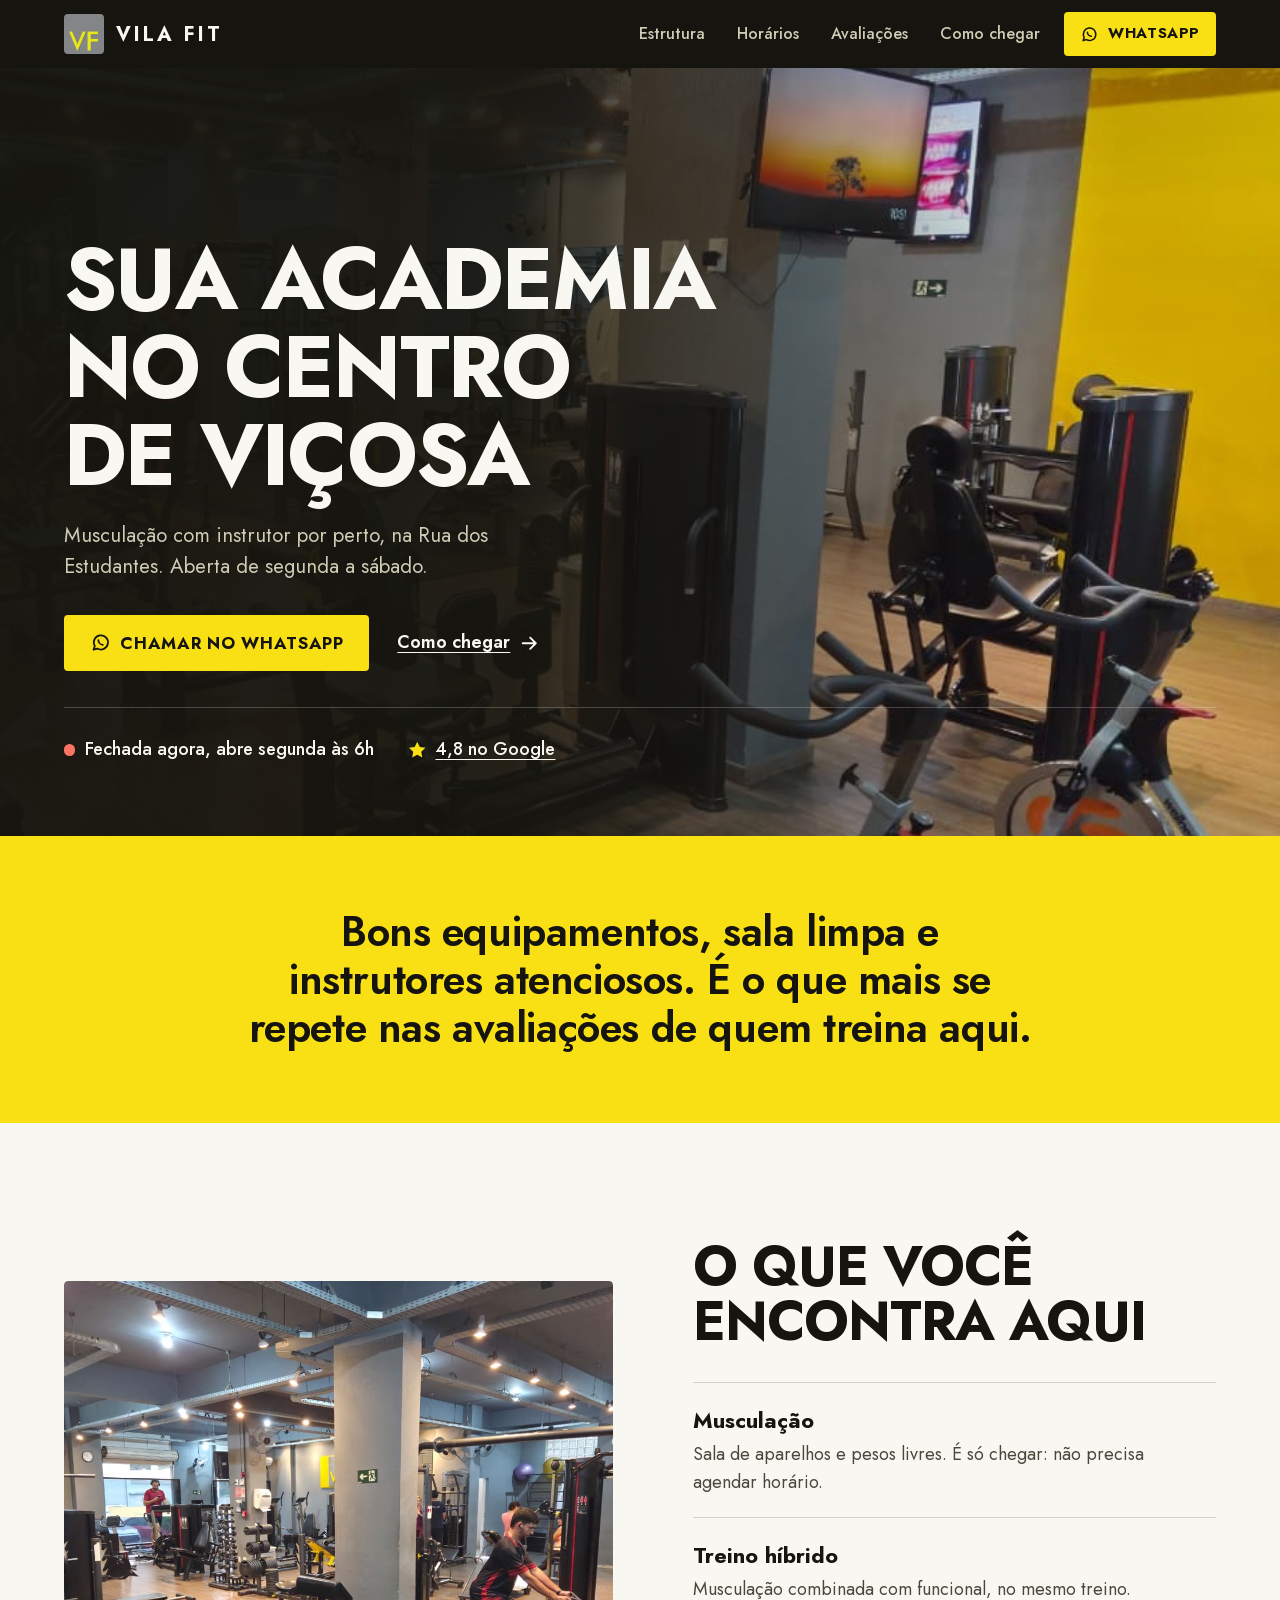
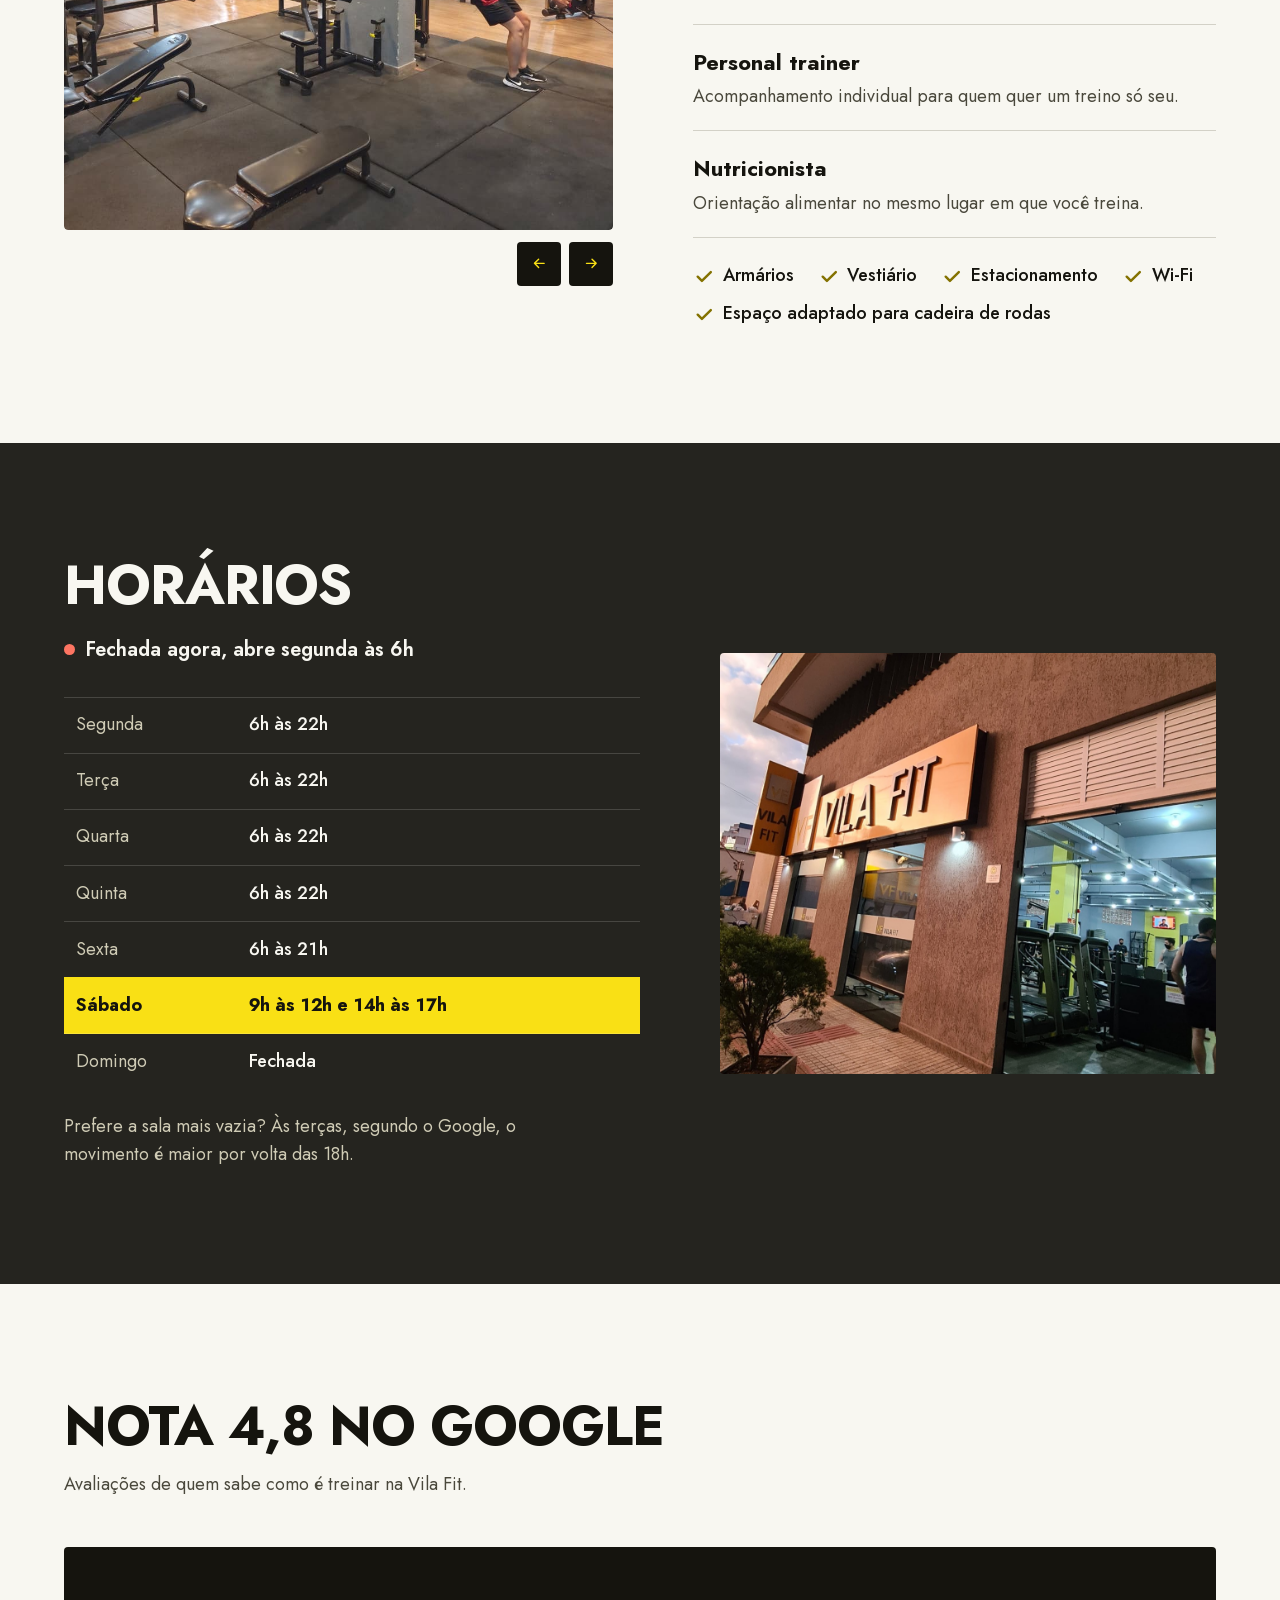
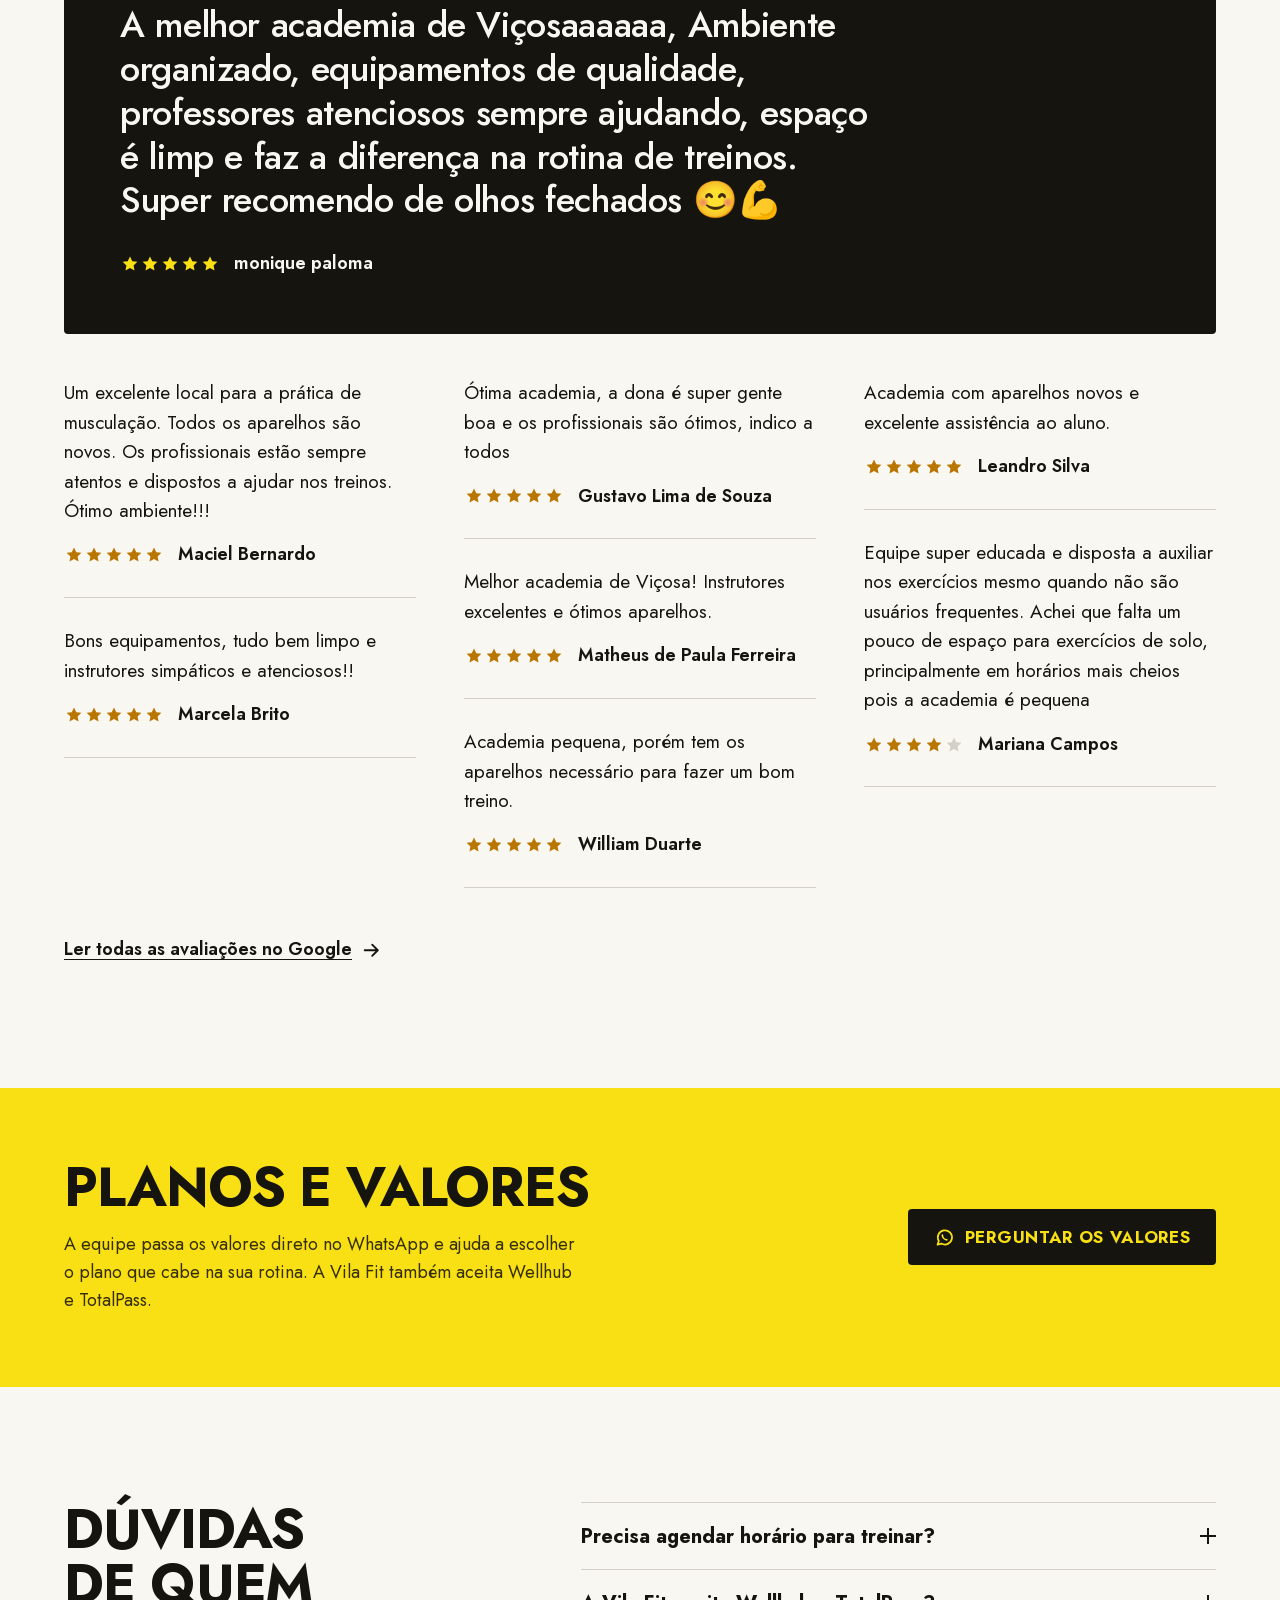
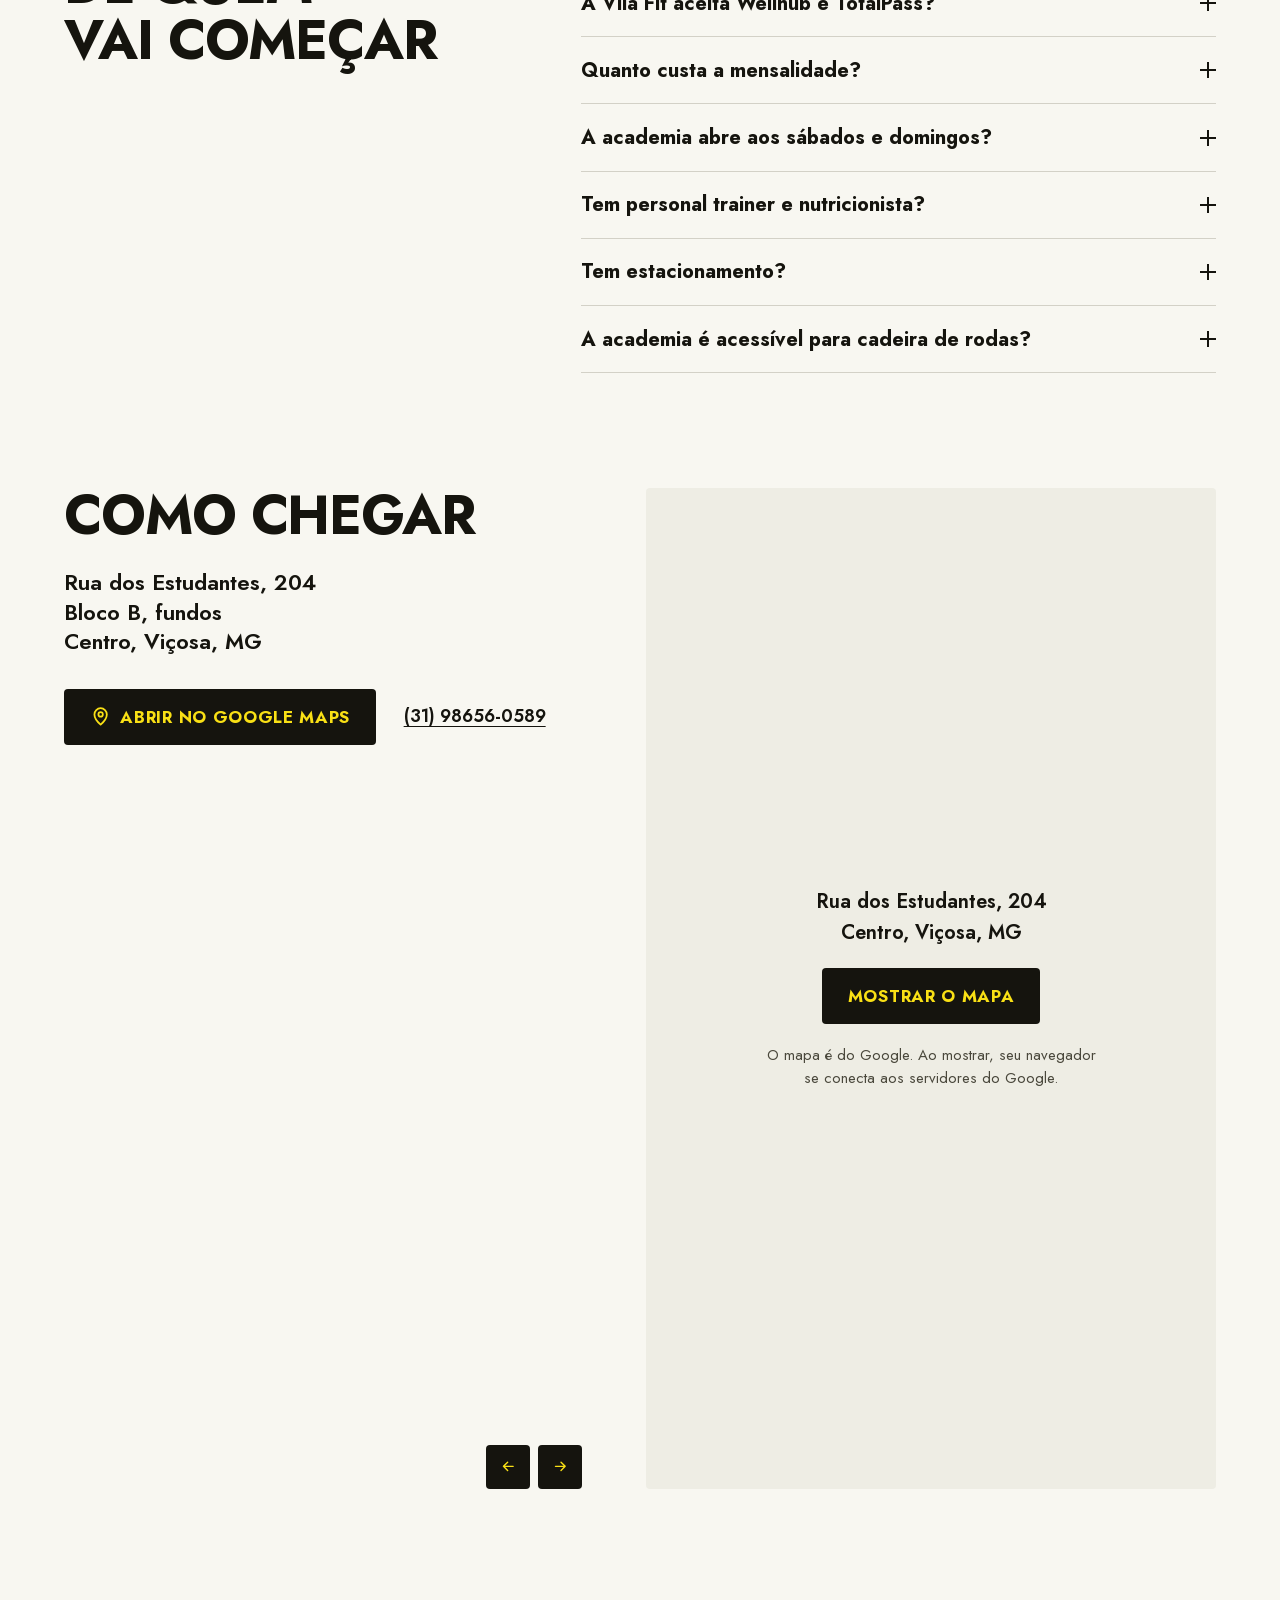
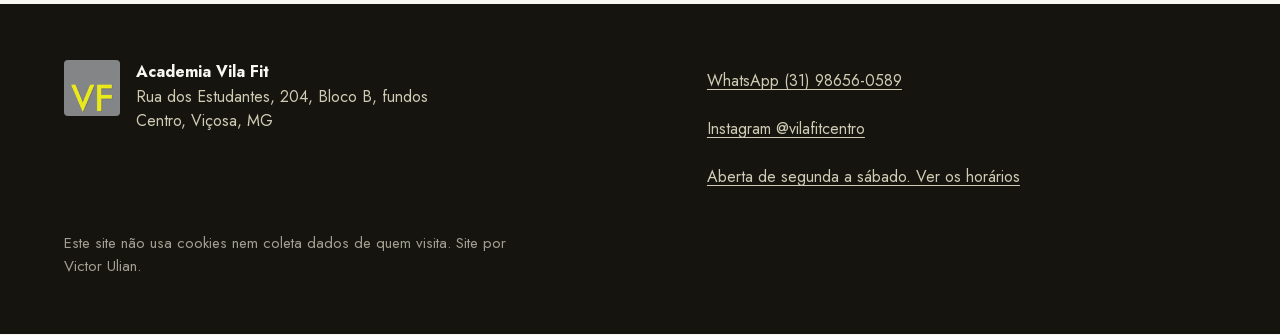
==== index.html @ 4379fae5 "Ajusta a frase das avaliações Co-Authored-By: Claude Opus 5.5 <noreply@anthropic.com>" ====
<!doctype html>
<html lang="pt-BR">
<head>
  <meta charset="utf-8">
  <meta name="viewport" content="width=device-width, initial-scale=1">
  <meta http-equiv="Content-Security-Policy" content="default-src 'none'; script-src 'self'; style-src 'self'; img-src 'self'; font-src 'self'; frame-src https://www.google.com; base-uri 'none'; form-action 'none'">
  <meta name="referrer" content="strict-origin-when-cross-origin">
  <title>Academia Vila Fit | Musculação no Centro de Viçosa, MG</title>
  <meta name="description" content="Academia de musculação no Centro de Viçosa, MG. Rua dos Estudantes, 204. Personal trainer, nutricionista, Wellhub e TotalPass. Aberta de segunda a sábado.">
  <link rel="canonical" href="https://academiavilafit.github.io/">
  <meta property="og:type" content="website">
  <meta property="og:locale" content="pt_BR">
  <meta property="og:title" content="Academia Vila Fit | Musculação no Centro de Viçosa, MG">
  <meta property="og:description" content="Academia de musculação na Rua dos Estudantes, 204. Aberta de segunda a sábado.">
  <meta property="og:url" content="https://academiavilafit.github.io/">
  <meta property="og:image" content="https://academiavilafit.github.io/assets/img/fachada-frente.jpg">
  <!-- Dados do negócio para o Google (horário, endereço, telefone). É só informação, não é código que roda. -->
  <script type="application/ld+json">{"@context": "https://schema.org", "@type": "ExerciseGym", "name": "Academia Vila Fit", "description": "Academia de musculação no Centro de Viçosa, MG, com personal trainer e nutricionista.", "url": "https://academiavilafit.github.io/", "image": "https://academiavilafit.github.io/assets/img/fachada-frente.jpg", "telephone": "+55 31 98656-0589", "address": {"@type": "PostalAddress", "streetAddress": "Rua dos Estudantes, 204, Bloco B, fundos", "addressLocality": "Viçosa", "addressRegion": "MG", "postalCode": "36570-081", "addressCountry": "BR"}, "geo": {"@type": "GeoCoordinates", "latitude": -20.7549598, "longitude": -42.8766271}, "openingHoursSpecification": [{"@type": "OpeningHoursSpecification", "dayOfWeek": ["Monday", "Tuesday", "Wednesday", "Thursday"], "opens": "06:00", "closes": "22:00"}, {"@type": "OpeningHoursSpecification", "dayOfWeek": "Friday", "opens": "06:00", "closes": "21:00"}, {"@type": "OpeningHoursSpecification", "dayOfWeek": "Saturday", "opens": "09:00", "closes": "12:00"}, {"@type": "OpeningHoursSpecification", "dayOfWeek": "Saturday", "opens": "14:00", "closes": "17:00"}], "sameAs": ["https://www.instagram.com/vilafitcentro/"]}</script>
  <meta name="theme-color" content="#2b2b28">
  <link rel="icon" href="assets/img/logo-vf.png">
  <link rel="preload" href="assets/fonts/jost-latin.woff2" as="font" type="font/woff2" crossorigin>
  <link rel="stylesheet" href="styles.css">
  <link rel="stylesheet" href="mascote.css">
</head>
<body>
  <a class="skip" href="#conteudo">Pular para o conteúdo</a>

  <header class="topo">
    <a class="marca" href="#inicio" aria-label="Academia Vila Fit, início">
      <img src="assets/img/logo-vf.png" alt="" width="40" height="40">
      <span>Vila Fit</span>
    </a>
    <nav class="menu" aria-label="Seções">
      <a href="#estrutura">Estrutura</a>
      <a href="#horarios">Horários</a>
      <a href="#avaliacoes">Avaliações</a>
      <a href="#local">Como chegar</a>
    </nav>
    <a class="botao botao-pequeno" href="https://wa.me/5531986560589?text=Ol%C3%A1!%20Vi%20o%20site%20da%20Vila%20Fit%20e%20quero%20saber%20mais." target="_blank" rel="noopener">
      <svg class="icone" viewBox="0 0 24 24" aria-hidden="true"><path d="M4 20l1.4-4.2A8 8 0 1 1 8.3 18.7L4 20z"/><path d="M9.5 9.2c0 2.6 2.3 5 5 5.3"/></svg>
      WhatsApp
    </a>
  </header>

  <main id="conteudo">
    <section class="capa" id="inicio">
      <picture class="capa-foto">
        <source media="(min-width: 760px)" srcset="assets/img/hero-desktop.jpg">
        <img src="assets/img/hero-mobile.jpg" alt="Salão da Vila Fit: aparelhos de musculação, bicicletas e a parede amarela ao fundo" width="640" height="1280" fetchpriority="high">
      </picture>
      <div class="capa-texto">
        <h1>Sua academia no Centro de Viçosa</h1>
        <p class="capa-frase">Musculação com instrutor por perto, na Rua dos Estudantes. Aberta de segunda a sábado.</p>
        <div class="capa-acoes">
          <a class="botao" id="cta-principal" href="https://wa.me/5531986560589?text=Ol%C3%A1!%20Vi%20o%20site%20da%20Vila%20Fit%20e%20quero%20saber%20mais." target="_blank" rel="noopener">
            <svg class="icone" viewBox="0 0 24 24" aria-hidden="true"><path d="M4 20l1.4-4.2A8 8 0 1 1 8.3 18.7L4 20z"/><path d="M9.5 9.2c0 2.6 2.3 5 5 5.3"/></svg>
            Chamar no WhatsApp
          </a>
          <a class="link-seta" href="#local">Como chegar
            <svg class="icone" viewBox="0 0 24 24" aria-hidden="true"><path d="M5 12h14M13 6l6 6-6 6"/></svg>
          </a>
        </div>
        <ul class="capa-fatos">
          <li class="estado" data-estado>
            <span class="estado-ponto" aria-hidden="true"></span>
            <span data-estado-texto>Aberta de segunda a sábado</span>
          </li>
          <li>
            <a href="#avaliacoes" class="nota-link">
              <svg class="icone estrela" viewBox="0 0 24 24" aria-hidden="true"><path d="M12 3l2.7 5.6 6.1.8-4.5 4.3 1.1 6.1L12 16.9 6.6 19.8l1.1-6.1L3.2 9.4l6.1-.8z"/></svg>
              4,8 no Google
            </a>
          </li>
        </ul>
      </div>
    </section>

    <section class="faixa">
      <p>Bons equipamentos, sala limpa e instrutores atenciosos. É o que mais se repete nas avaliações de quem treina aqui.</p>
    </section>

    <section class="bloco estrutura" id="estrutura">
      <div class="rolo rolo-salao" data-rolo>
          <div class="rolo-trilho" role="group" aria-label="Fotos do salão da Vila Fit" tabindex="0" data-rolo-trilho>
            <img src="assets/img/salao-treino.jpg" alt="Salão de musculação da Vila Fit: bancos, halteres e um aluno treinando no cabo" width="1280" height="960" loading="lazy">
            <img src="assets/img/salao-pesos.jpg" alt="Área de pesos livres da Vila Fit, com bancos, anilhas e piso emborrachado" width="960" height="1280" loading="lazy">
            <img src="assets/img/salao-bikes.jpg" alt="Aparelhos de musculação e bicicletas da Vila Fit, com a parede amarela ao fundo" width="1280" height="960" loading="lazy">
          </div>
          <div class="rolo-setas">
            <button class="rolo-seta" type="button" data-rolo-seta="-1" aria-label="Foto anterior" hidden><svg class="icone" viewBox="0 0 24 24" aria-hidden="true"><path d="M5 12h14M13 6l6 6-6 6"/></svg></button>
            <button class="rolo-seta" type="button" data-rolo-seta="1" aria-label="Próxima foto" hidden><svg class="icone" viewBox="0 0 24 24" aria-hidden="true"><path d="M5 12h14M13 6l6 6-6 6"/></svg></button>
          </div>
        </div>
      <div class="estrutura-texto">
        <h2>O que você encontra aqui</h2>
        <dl class="servicos">
          <div>
            <dt>Musculação</dt>
            <dd>Sala de aparelhos e pesos livres. É só chegar: não precisa agendar horário.</dd>
          </div>
          <div>
            <dt>Treino híbrido</dt>
            <dd>Musculação combinada com funcional, no mesmo treino.</dd>
          </div>
          <div>
            <dt>Personal trainer</dt>
            <dd>Acompanhamento individual para quem quer um treino só seu.</dd>
          </div>
          <div>
            <dt>Nutricionista</dt>
            <dd>Orientação alimentar no mesmo lugar em que você treina.</dd>
          </div>
        </dl>
        <ul class="comodidades" aria-label="Comodidades">
          <li><svg class="icone" viewBox="0 0 24 24" aria-hidden="true"><path d="M5 12.5l4.5 4.5L19 7.5"/></svg>Armários</li>
          <li><svg class="icone" viewBox="0 0 24 24" aria-hidden="true"><path d="M5 12.5l4.5 4.5L19 7.5"/></svg>Vestiário</li>
          <li><svg class="icone" viewBox="0 0 24 24" aria-hidden="true"><path d="M5 12.5l4.5 4.5L19 7.5"/></svg>Estacionamento</li>
          <li><svg class="icone" viewBox="0 0 24 24" aria-hidden="true"><path d="M5 12.5l4.5 4.5L19 7.5"/></svg>Wi-Fi</li>
          <li><svg class="icone" viewBox="0 0 24 24" aria-hidden="true"><path d="M5 12.5l4.5 4.5L19 7.5"/></svg>Espaço adaptado para cadeira de rodas</li>
        </ul>
      </div>
    </section>

    <section class="bloco horarios" id="horarios">
      <div class="horarios-texto">
        <h2>Horários</h2>
        <p class="estado estado-grande" data-estado>
          <span class="estado-ponto" aria-hidden="true"></span>
          <span data-estado-texto>Confira o horário de hoje na tabela</span>
        </p>
        <table class="tabela-horarios">
          <caption class="so-leitor">Horário de funcionamento</caption>
          <tbody>
            <tr data-dia="1"><th scope="row">Segunda</th><td>6h às 22h</td></tr>
            <tr data-dia="2"><th scope="row">Terça</th><td>6h às 22h</td></tr>
            <tr data-dia="3"><th scope="row">Quarta</th><td>6h às 22h</td></tr>
            <tr data-dia="4"><th scope="row">Quinta</th><td>6h às 22h</td></tr>
            <tr data-dia="5"><th scope="row">Sexta</th><td>6h às 21h</td></tr>
            <tr data-dia="6"><th scope="row">Sábado</th><td>9h às 12h e 14h às 17h</td></tr>
            <tr data-dia="0"><th scope="row">Domingo</th><td>Fechada</td></tr>
          </tbody>
        </table>
        <p class="dica">Prefere a sala mais vazia? Às terças, segundo o Google, o movimento é maior por volta das 18h.</p>
      </div>
      <img class="horarios-foto" src="assets/img/fachada-entardecer.jpg" alt="Entrada da Vila Fit ao entardecer, com a placa acesa e as esteiras à vista pela porta aberta" width="1200" height="1200" loading="lazy">
    </section>

    <section class="bloco avaliacoes" id="avaliacoes">
      <div class="avaliacoes-topo">
        <h2>Nota 4,8 no Google</h2>
        <p>Avaliações de quem sabe como é treinar na Vila Fit.</p>
      </div>
      <figure class="destaque">
        <blockquote>A melhor academia de Viçosaaaaaa, Ambiente organizado, equipamentos de qualidade, professores atenciosos sempre ajudando, espaço é limp e faz a diferença na rotina de treinos. Super recomendo de olhos fechados 😊💪</blockquote>
        <figcaption>
          <span class="estrelas" role="img" aria-label="5 de 5 estrelas"><svg viewBox="0 0 120 24" aria-hidden="true"><use href="#cinco-estrelas"/></svg></span>
          monique paloma
        </figcaption>
      </figure>
      <div class="depoimentos">
        <figure>
          <blockquote>Um excelente local para a prática de musculação. Todos os aparelhos são novos. Os profissionais estão sempre atentos e dispostos a ajudar nos treinos. Ótimo ambiente!!!</blockquote>
          <figcaption><span class="estrelas" role="img" aria-label="5 de 5 estrelas"><svg viewBox="0 0 120 24" aria-hidden="true"><use href="#cinco-estrelas"/></svg></span>Maciel Bernardo</figcaption>
        </figure>
        <figure>
          <blockquote>Bons equipamentos, tudo bem limpo e instrutores simpáticos e atenciosos!!</blockquote>
          <figcaption><span class="estrelas" role="img" aria-label="5 de 5 estrelas"><svg viewBox="0 0 120 24" aria-hidden="true"><use href="#cinco-estrelas"/></svg></span>Marcela Brito</figcaption>
        </figure>
        <figure>
          <blockquote>Ótima academia, a dona é super gente boa e os profissionais são ótimos, indico a todos</blockquote>
          <figcaption><span class="estrelas" role="img" aria-label="5 de 5 estrelas"><svg viewBox="0 0 120 24" aria-hidden="true"><use href="#cinco-estrelas"/></svg></span>Gustavo Lima de Souza</figcaption>
        </figure>
        <figure>
          <blockquote>Melhor academia de Viçosa! Instrutores excelentes e ótimos aparelhos.</blockquote>
          <figcaption><span class="estrelas" role="img" aria-label="5 de 5 estrelas"><svg viewBox="0 0 120 24" aria-hidden="true"><use href="#cinco-estrelas"/></svg></span>Matheus de Paula Ferreira</figcaption>
        </figure>
        <figure>
          <blockquote>Academia pequena, porém tem os aparelhos necessário para fazer um bom treino.</blockquote>
          <figcaption><span class="estrelas" role="img" aria-label="5 de 5 estrelas"><svg viewBox="0 0 120 24" aria-hidden="true"><use href="#cinco-estrelas"/></svg></span>William Duarte</figcaption>
        </figure>
        <figure>
          <blockquote>Academia com aparelhos novos e excelente assistência ao aluno.</blockquote>
          <figcaption><span class="estrelas" role="img" aria-label="5 de 5 estrelas"><svg viewBox="0 0 120 24" aria-hidden="true"><use href="#cinco-estrelas"/></svg></span>Leandro Silva</figcaption>
        </figure>
        <figure>
          <blockquote>Equipe super educada e disposta a auxiliar nos exercícios mesmo quando não são usuários frequentes. Achei que falta um pouco de espaço para exercícios de solo, principalmente em horários mais cheios pois a academia é pequena</blockquote>
          <figcaption><span class="estrelas" role="img" aria-label="4 de 5 estrelas"><svg viewBox="0 0 120 24" aria-hidden="true"><use href="#quatro-estrelas"/></svg></span>Mariana Campos</figcaption>
        </figure>
      </div>
      <a class="link-seta" href="https://share.google/5kVfroG4GjhWQ61yc" target="_blank" rel="noopener">Ler todas as avaliações no Google
        <svg class="icone" viewBox="0 0 24 24" aria-hidden="true"><path d="M5 12h14M13 6l6 6-6 6"/></svg>
      </a>
    </section>

    <section class="faixa faixa-planos" id="planos">
      <div>
        <h2>Planos e valores</h2>
        <p>A equipe passa os valores direto no WhatsApp e ajuda a escolher o plano que cabe na sua rotina. A Vila Fit também aceita Wellhub e TotalPass.</p>
      </div>
      <a class="botao botao-escuro" href="https://wa.me/5531986560589?text=Ol%C3%A1!%20Vi%20o%20site%20da%20Vila%20Fit%20e%20quero%20saber%20os%20valores%20dos%20planos." target="_blank" rel="noopener">
        <svg class="icone" viewBox="0 0 24 24" aria-hidden="true"><path d="M4 20l1.4-4.2A8 8 0 1 1 8.3 18.7L4 20z"/><path d="M9.5 9.2c0 2.6 2.3 5 5 5.3"/></svg>
        Perguntar os valores
      </a>
    </section>

    <section class="bloco duvidas" id="duvidas">
      <h2>Dúvidas de quem vai começar</h2>
      <div class="duvidas-lista">
          <details>
            <summary>Precisa agendar horário para treinar?</summary>
            <p>Não. É só chegar dentro do horário de funcionamento e treinar.</p>
          </details>
          <details>
            <summary>A Vila Fit aceita Wellhub e TotalPass?</summary>
            <p>Sim, os dois. No Wellhub, a academia está disponível a partir do plano Basic+.</p>
          </details>
          <details>
            <summary>Quanto custa a mensalidade?</summary>
            <p>É só chamar a equipe no <a href="https://wa.me/5531986560589?text=Ol%C3%A1!%20Vi%20o%20site%20da%20Vila%20Fit%20e%20quero%20saber%20os%20valores%20dos%20planos." target="_blank" rel="noopener">WhatsApp</a>. Eles passam os valores e ajudam a escolher o plano que cabe na sua rotina.</p>
          </details>
          <details>
            <summary>A academia abre aos sábados e domingos?</summary>
            <p>Aos sábados, das 9h às 12h e das 14h às 17h. Aos domingos a academia fica fechada.</p>
          </details>
          <details>
            <summary>Tem personal trainer e nutricionista?</summary>
            <p>Sim. Há personal trainer para quem quer acompanhamento individual e nutricionista no mesmo lugar em que você treina.</p>
          </details>
          <details>
            <summary>Tem estacionamento?</summary>
            <p>Sim. A academia também tem armários, vestiário e Wi-Fi.</p>
          </details>
          <details>
            <summary>A academia é acessível para cadeira de rodas?</summary>
            <p>Sim, o espaço é adaptado para cadeira de rodas.</p>
          </details>
      </div>
    </section>

    <section class="bloco local" id="local">
      <div class="local-texto">
        <h2>Como chegar</h2>
        <address>
          Rua dos Estudantes, 204<br>
          Bloco B, fundos<br>
          Centro, Viçosa, MG
        </address>
        <div class="local-acoes">
          <a class="botao botao-escuro" href="https://www.google.com/maps/search/?api=1&amp;query=Academia+Vila+Fit+Centro+Vi%C3%A7osa+MG" target="_blank" rel="noopener">
            <svg class="icone" viewBox="0 0 24 24" aria-hidden="true"><path d="M12 21s7-6.1 7-11.5A7 7 0 0 0 5 9.500C5 14.900 12 21 12 21z"/><circle cx="12" cy="9.500" r="2.500"/></svg>
            Abrir no Google Maps
          </a>
          <a class="link-seta" href="tel:+5531986560589">(31) 98656-0589</a>
        </div>
        <div class="rolo rolo-fachada local-fachada" data-rolo>
          <div class="rolo-trilho" role="group" aria-label="Fotos da fachada da Vila Fit" tabindex="0" data-rolo-trilho>
            <img src="assets/img/fachada-frente.jpg" alt="Fachada da Vila Fit: placa amarela com letras pretas sobre as duas portas de vidro" width="900" height="1600" loading="lazy">
            <img src="assets/img/fachada-lateral.jpg" alt="Fachada da Vila Fit vista da calçada, com a placa vertical amarela na esquina do prédio" width="900" height="1600" loading="lazy">
            <img src="assets/img/fachada-placa.jpg" alt="Placa da Vila Fit vista de baixo, com o letreiro em relevo" width="900" height="1600" loading="lazy">
          </div>
          <div class="rolo-setas">
            <button class="rolo-seta" type="button" data-rolo-seta="-1" aria-label="Foto anterior" hidden><svg class="icone" viewBox="0 0 24 24" aria-hidden="true"><path d="M5 12h14M13 6l6 6-6 6"/></svg></button>
            <button class="rolo-seta" type="button" data-rolo-seta="1" aria-label="Próxima foto" hidden><svg class="icone" viewBox="0 0 24 24" aria-hidden="true"><path d="M5 12h14M13 6l6 6-6 6"/></svg></button>
          </div>
        </div>
      </div>
      <div class="mapa" data-mapa>
        <div class="mapa-aviso">
          <p class="mapa-endereco">Rua dos Estudantes, 204<br>Centro, Viçosa, MG</p>
          <button class="botao botao-escuro" type="button" data-mapa-botao>Mostrar o mapa</button>
          <p class="mapa-nota">O mapa é do Google. Ao mostrar, seu navegador se conecta aos servidores do Google.</p>
        </div>
      </div>
    </section>
  </main>

  <footer class="rodape">
    <div class="rodape-marca">
      <img src="assets/img/logo-vf.png" alt="" width="56" height="56">
      <p>Academia Vila Fit<br>Rua dos Estudantes, 204, Bloco B, fundos<br>Centro, Viçosa, MG</p>
    </div>
    <ul class="rodape-links">
      <li><a href="https://wa.me/5531986560589" target="_blank" rel="noopener">WhatsApp (31) 98656-0589</a></li>
      <li><a href="https://www.instagram.com/vilafitcentro/" target="_blank" rel="noopener">Instagram @vilafitcentro</a></li>
      <li><a href="#horarios">Aberta de segunda a sábado. Ver os horários</a></li>
    </ul>
    <p class="rodape-nota">Este site não usa cookies nem coleta dados de quem visita. Site por Victor Ulian.</p>
  </footer>

  <a class="barra-whats" href="https://wa.me/5531986560589?text=Ol%C3%A1!%20Vi%20o%20site%20da%20Vila%20Fit%20e%20quero%20saber%20mais." target="_blank" rel="noopener" data-barra>
    <svg class="icone" viewBox="0 0 24 24" aria-hidden="true"><path d="M4 20l1.4-4.2A8 8 0 1 1 8.3 18.7L4 20z"/><path d="M9.5 9.2c0 2.6 2.3 5 5 5.3"/></svg>
    Chamar no WhatsApp
  </a>

  <svg width="0" height="0" class="so-leitor" aria-hidden="true">
    <defs>
      <path id="uma-estrela" d="M12 3l2.7 5.6 6.1.8-4.5 4.3 1.1 6.1L12 16.9 6.6 19.8l1.1-6.1L3.2 9.4l6.1-.8z"/>
      <g id="quatro-estrelas">
        <use href="#uma-estrela"/><use href="#uma-estrela" x="24"/><use href="#uma-estrela" x="48"/><use href="#uma-estrela" x="72"/><use href="#uma-estrela" x="96" class="estrela-vazia"/>
      </g>
      <g id="cinco-estrelas">
        <use href="#uma-estrela"/><use href="#uma-estrela" x="24"/><use href="#uma-estrela" x="48"/><use href="#uma-estrela" x="72"/><use href="#uma-estrela" x="96"/>
      </g>
    </defs>
  </svg>

  <script src="script.js"></script>
  <script src="mascote.js" defer></script>
</body>
</html>
---- styles.css ----
@font-face {
  font-family: "Jost";
  src: url("assets/fonts/jost-latin.woff2") format("woff2");
  font-weight: 300 800;
  font-style: normal;
  font-display: swap;
}

:root {
  --amarelo: oklch(0.9 0.185 101);
  --amarelo-forte: oklch(0.84 0.175 95);
  --tinta: oklch(0.19 0.012 100);
  --grafite: oklch(0.26 0.01 100);
  --grafite-claro: oklch(0.34 0.01 100);
  --cinza: oklch(0.58 0.008 100);
  --papel: oklch(0.975 0.008 100);
  --papel-fundo: oklch(0.945 0.012 100);
  --linha: oklch(0.86 0.014 100);
  --texto-suave: oklch(0.4 0.02 100);
  --claro-suave: oklch(0.84 0.03 100);
  --verde: oklch(0.8 0.19 145);
  --vermelho: oklch(0.72 0.17 30);
  --sobre-amarelo: oklch(0.3 0.06 100);
  --rodape-nota: oklch(0.7 0.02 100);

  --margem: clamp(1.25rem, 5vw, 5rem);
  --secao: clamp(4rem, 9vw, 8rem);
  --largura: 78rem;
  --suave: cubic-bezier(0.16, 1, 0.3, 1);
}

*,
*::before,
*::after { box-sizing: border-box; }

html {
  scroll-behavior: smooth;
  scroll-padding-top: 5rem;
  scrollbar-color: var(--cinza) var(--tinta);
  -webkit-text-size-adjust: 100%;
}

body {
  margin: 0;
  background: var(--papel);
  color: var(--tinta);
  font-family: "Jost", "Century Gothic", sans-serif;
  font-size: 1.125rem;
  line-height: 1.55;
  -webkit-font-smoothing: antialiased;
}

::selection { background: var(--amarelo); color: var(--tinta); }

img { display: block; max-width: 100%; height: auto; }

h1, h2 {
  margin: 0;
  font-weight: 700;
  line-height: 1.02;
  letter-spacing: -0.02em;
  text-transform: uppercase;
  text-wrap: balance;
}

h1 { font-size: clamp(2.6rem, 7.2vw, 5.4rem); }
h2 { font-size: clamp(2rem, 4.4vw, 3.4rem); }

p { margin: 0; text-wrap: pretty; }

a { color: inherit; text-underline-offset: 0.2em; text-decoration-thickness: 0.08em; }

:focus-visible {
  outline: 3px solid var(--amarelo);
  outline-offset: 3px;
  box-shadow: 0 0 0 6px var(--tinta);
}

.icone {
  width: 1.25em;
  height: 1.25em;
  flex: none;
  fill: none;
  stroke: currentColor;
  stroke-width: 2;
  stroke-linecap: round;
  stroke-linejoin: round;
}

.so-leitor {
  position: absolute;
  width: 1px;
  height: 1px;
  overflow: hidden;
  clip-path: inset(50%);
  white-space: nowrap;
}

.skip {
  position: absolute;
  left: 1rem;
  top: -4rem;
  z-index: 30;
  padding: 0.75rem 1rem;
  background: var(--amarelo);
  color: var(--tinta);
  font-weight: 600;
}
.skip:focus { top: 1rem; }

/* Botões e links de ação */

.botao {
  display: inline-flex;
  align-items: center;
  justify-content: center;
  gap: 0.6rem;
  min-height: 3.5rem;
  padding: 0.9rem 1.6rem;
  background: var(--amarelo);
  color: var(--tinta);
  font-weight: 700;
  font-size: 1.0625rem;
  letter-spacing: 0.04em;
  text-transform: uppercase;
  text-decoration: none;
  border-radius: 0.25rem;
  border: 0;
  font-family: inherit;
  cursor: pointer;
  transition: background-color 0.2s var(--suave), transform 0.16s var(--suave);
}
.botao:active { transform: scale(0.97); }
@media (hover: hover) and (pointer: fine) {
  .botao:hover { background: var(--amarelo-forte); }
  .botao.botao-escuro:hover { background: var(--grafite-claro); }
  }

.botao-pequeno { min-height: 2.75rem; padding: 0.5rem 1rem; font-size: 0.9375rem; }

.botao-escuro { background: var(--tinta); color: var(--amarelo); }
.botao-escuro:focus-visible { outline-color: var(--tinta); box-shadow: 0 0 0 6px var(--papel); }

.link-seta {
  display: inline-flex;
  align-items: center;
  gap: 0.5rem;
  min-height: 2.75rem;
  font-weight: 600;
  text-decoration: underline;
}
.link-seta .icone { transition: transform 0.25s var(--suave); }
.link-seta:hover .icone { transform: translateX(4px); }

/* Topo */

.topo {
  position: sticky;
  top: 0;
  z-index: 20;
  display: flex;
  align-items: center;
  gap: 1.5rem;
  padding: 0.75rem max(var(--margem), calc((100vw - var(--largura)) / 2));
  background: var(--tinta);
  color: var(--papel);
}

.marca {
  display: inline-flex;
  align-items: center;
  gap: 0.75rem;
  margin-right: auto;
  font-weight: 700;
  font-size: 1.25rem;
  letter-spacing: 0.14em;
  text-transform: uppercase;
  text-decoration: none;
}
.marca img { border-radius: 0.25rem; }

.menu { display: none; gap: 2rem; }
.menu a {
  padding: 0.6rem 0;
  font-size: 1rem;
  font-weight: 500;
  text-decoration: none;
  color: var(--claro-suave);
  transition: color 0.2s var(--suave);
}
.menu a:hover { color: var(--amarelo); }

/* Capa */

.capa {
  position: relative;
  display: grid;
  align-items: end;
  min-height: min(48rem, 100svh - 4rem);
  background: var(--tinta);
  color: var(--papel);
  overflow: hidden;
}

.capa-foto,
.capa-foto img {
  position: absolute;
  inset: 0;
  width: 100%;
  height: 100%;
}
.capa-foto img {
  object-fit: cover;
  object-position: 50% 20%;
  animation: assentar 1.4s var(--suave) backwards;
}
.capa-foto::after {
  content: "";
  position: absolute;
  inset: 0;
  background: linear-gradient(to top, oklch(0.19 0.012 100 / 0.96) 0%, oklch(0.19 0.012 100 / 0.86) 40%, oklch(0.19 0.012 100 / 0.3) 68%, oklch(0.19 0.012 100 / 0.05) 100%);
}

.capa-texto {
  position: relative;
  width: 100%;
  max-width: calc(var(--largura) + 2 * var(--margem));
  margin-inline: auto;
  padding: 15rem var(--margem) clamp(2rem, 5vw, 4rem);
}

.capa-texto > * { animation: subir 0.9s var(--suave) backwards; }
.capa-texto > :nth-child(2) { animation-delay: 0.08s; }
.capa-texto > :nth-child(3) { animation-delay: 0.16s; }
.capa-texto > :nth-child(4) { animation-delay: 0.24s; }

h1 { max-width: 13ch; }

.capa-frase {
  max-width: 36ch;
  margin-top: 1.25rem;
  font-size: clamp(1.125rem, 1.6vw, 1.375rem);
  color: var(--claro-suave);
}

.capa-acoes {
  display: flex;
  flex-wrap: wrap;
  align-items: center;
  gap: 0.75rem 1.75rem;
  margin-top: 2rem;
}

.capa-fatos {
  display: flex;
  flex-wrap: wrap;
  gap: 0.5rem 2rem;
  margin: 2.25rem 0 0;
  padding: 1.25rem 0 0;
  list-style: none;
  border-top: 1px solid oklch(0.975 0.008 100 / 0.22);
  font-weight: 500;
}

.estado { display: inline-flex; align-items: center; gap: 0.6rem; }
.estado-ponto {
  width: 0.7rem;
  height: 0.7rem;
  border-radius: 50%;
  background: var(--cinza);
}
.estado.aberta .estado-ponto { background: var(--verde); animation: pulsar 2.4s ease-out infinite; }
.estado.fechada .estado-ponto { background: var(--vermelho); }

.nota-link { display: inline-flex; align-items: center; gap: 0.45rem; min-height: 2.75rem; }
.estrela { fill: var(--amarelo); stroke: none; }

/* Faixas amarelas */

.faixa {
  padding: clamp(2.5rem, 6vw, 4.5rem) var(--margem);
  background: var(--amarelo);
  color: var(--tinta);
}
.faixa > p {
  max-width: 32ch;
  margin-inline: auto;
  font-size: clamp(1.5rem, 3.4vw, 2.6rem);
  font-weight: 600;
  line-height: 1.15;
  letter-spacing: -0.01em;
  text-align: center;
  text-wrap: balance;
}

.faixa-planos {
  display: grid;
  gap: 2rem;
  align-items: center;
}
.faixa-planos > div { max-width: 44rem; }
.faixa-planos p { margin-top: 1rem; max-width: 52ch; color: var(--sobre-amarelo); }

/* Blocos */

.bloco {
  max-width: calc(var(--largura) + 2 * var(--margem));
  margin-inline: auto;
  padding: var(--secao) var(--margem);
}

/* Estrutura */

.estrutura { display: grid; gap: 3rem; }

/* Rolo de fotos: desliza com o dedo, com as setas ou com o teclado. */
.rolo { min-width: 0; }
.rolo-trilho {
  display: flex;
  overflow-x: auto;
  scroll-snap-type: x mandatory;
  overscroll-behavior-x: contain;
  scrollbar-width: none;
  border-radius: 0.25rem;
}
.rolo-trilho::-webkit-scrollbar { display: none; }
.rolo-trilho img {
  flex: 0 0 100%;
  width: 100%;
  aspect-ratio: 1;
  object-fit: cover;
  border-radius: 0.25rem;
  scroll-snap-align: start;
}
.rolo-fachada img { aspect-ratio: 4 / 5; }
.rolo-setas { display: flex; justify-content: flex-end; gap: 0.5rem; margin-top: 0.75rem; }
.rolo-seta {
  display: grid;
  place-items: center;
  width: 2.75rem;
  height: 2.75rem;
  border: 0;
  border-radius: 0.25rem;
  background: var(--tinta);
  color: var(--amarelo);
  cursor: pointer;
  transition: transform 0.16s var(--suave);
}
.rolo-seta[hidden] { display: none; }
.rolo-seta:active { transform: scale(0.97); }
.rolo-seta:first-child .icone { transform: rotate(180deg); }

.servicos { display: grid; margin: 2rem 0 0; }
.servicos > div { padding: 1.25rem 0; border-top: 1px solid var(--linha); }
.servicos dt { font-size: 1.375rem; font-weight: 700; }
.servicos dd { margin: 0.25rem 0 0; max-width: 46ch; color: var(--texto-suave); }

.comodidades {
  display: flex;
  flex-wrap: wrap;
  gap: 0.6rem 1.5rem;
  margin: 0;
  padding: 1.5rem 0 0;
  list-style: none;
  border-top: 1px solid var(--linha);
  font-weight: 500;
}
.comodidades li { display: inline-flex; align-items: center; gap: 0.45rem; }
.comodidades .icone { stroke-width: 2.6; color: oklch(0.55 0.13 100); }

/* Horários */

.horarios {
  max-width: none;
  display: grid;
  gap: 3rem;
  background: var(--grafite);
  color: var(--papel);
}
.horarios-texto { width: 100%; max-width: 36rem; }

.estado-grande { margin-top: 1.25rem; font-size: 1.25rem; font-weight: 600; }

.tabela-horarios {
  width: 100%;
  margin-top: 2rem;
  border-collapse: collapse;
  font-variant-numeric: tabular-nums;
}
.tabela-horarios th,
.tabela-horarios td {
  padding: 0.85rem 0.75rem;
  border-top: 1px solid oklch(0.975 0.008 100 / 0.16);
  text-align: left;
  font-weight: 400;
}
.tabela-horarios th { width: 30%; color: var(--claro-suave); }
.tabela-horarios td { white-space: nowrap; }
/* Em telas bem estreitas o horário do sábado quebra em duas linhas em vez de empurrar a página. */
@media (max-width: 22.5rem) { .tabela-horarios td { white-space: normal; } }
.tabela-horarios td { font-weight: 500; }
.tabela-horarios small { font-size: 0.875rem; font-weight: 400; color: var(--claro-suave); }
.tabela-horarios tr.hoje small { color: inherit; }
.tabela-horarios tr.hoje th,
.tabela-horarios tr.hoje td {
  background: var(--amarelo);
  color: var(--tinta);
  font-weight: 700;
  border-top-color: var(--amarelo);
}

.dica { margin-top: 1.5rem; max-width: 44ch; color: var(--claro-suave); }

.horarios-foto { width: 100%; aspect-ratio: 16 / 10; object-fit: cover; border-radius: 0.25rem; }

/* Avaliações */

.avaliacoes-topo p { margin-top: 1rem; max-width: 48ch; color: var(--texto-suave); }

.estrelas { display: inline-flex; }
.estrelas svg { width: 6.25rem; height: 1.25rem; fill: oklch(0.62 0.15 75); }
.estrela-vazia { fill: var(--linha); }

figure { margin: 0; }
blockquote { margin: 0; }
figcaption {
  display: flex;
  flex-wrap: wrap;
  align-items: center;
  gap: 0.4rem 0.9rem;
  margin-top: 1rem;
  font-weight: 600;
}

.destaque {
  margin-top: 3rem;
  padding: clamp(1.75rem, 5vw, 3.5rem);
  background: var(--tinta);
  color: var(--papel);
  border-radius: 0.25rem;
}
.destaque blockquote {
  max-width: 34ch;
  font-size: clamp(1.4rem, 3vw, 2.25rem);
  font-weight: 500;
  line-height: 1.22;
  letter-spacing: -0.01em;
}
.destaque .estrelas svg { fill: var(--amarelo); }
.destaque figcaption { margin-top: 1.75rem; }

.depoimentos { margin: 1rem 0 2.5rem; columns: 1; column-gap: 3rem; }
.depoimentos figure {
  break-inside: avoid;
  padding: 1.75rem 0;
  border-bottom: 1px solid var(--linha);
}
.depoimentos blockquote { font-size: 1.1875rem; max-width: 44ch; }

/* Como chegar */

/* Dúvidas */

.duvidas { display: grid; gap: 2rem; padding-bottom: 0; }
.duvidas-lista { border-bottom: 1px solid var(--linha); }
.duvidas details { border-top: 1px solid var(--linha); }
.duvidas summary {
  display: flex;
  align-items: center;
  justify-content: space-between;
  gap: 1.5rem;
  padding: 1.1rem 0;
  font-size: 1.25rem;
  font-weight: 700;
  list-style: none;
  cursor: pointer;
}
.duvidas summary::-webkit-details-marker { display: none; }
/* Sinal de mais que vira um xis quando a resposta abre. */
.duvidas summary::after {
  content: "";
  flex: none;
  width: 1rem;
  height: 1rem;
  background:
    linear-gradient(currentColor, currentColor) center / 100% 2px no-repeat,
    linear-gradient(currentColor, currentColor) center / 2px 100% no-repeat;
  transition: transform 0.2s var(--suave);
}
.duvidas details[open] summary::after { transform: rotate(45deg); }
.duvidas details p { max-width: 56ch; padding-bottom: 1.4rem; color: var(--texto-suave); }
@media (prefers-reduced-motion: no-preference) {
  .duvidas details[open] p { animation: abrir-resposta 0.24s var(--suave); }
}
@keyframes abrir-resposta {
  from { opacity: 0; transform: translateY(-6px); }
}

.local { display: grid; gap: 2.5rem; }

address {
  margin-top: 1.5rem;
  font-style: normal;
  font-size: 1.375rem;
  font-weight: 600;
  line-height: 1.35;
}
.local-texto > p { margin-top: 0.75rem; color: var(--texto-suave); }

.local-acoes {
  display: flex;
  flex-wrap: wrap;
  align-items: center;
  gap: 0.75rem 1.75rem;
  margin-top: 2rem;
}

.local-fachada { margin-top: 2.5rem; }

.mapa {
  position: relative;
  min-height: 22rem;
  background: var(--papel-fundo);
  border-radius: 0.25rem;
  overflow: hidden;
}
.mapa-aviso { position: absolute; inset: 0; display: grid; place-content: center; justify-items: center; gap: 1.25rem; padding: 2rem; text-align: center; }
.mapa-endereco { font-size: 1.25rem; font-weight: 600; }
.mapa-nota { max-width: 34ch; font-size: 0.9375rem; color: var(--texto-suave); }
.mapa iframe { position: relative; display: block; width: 100%; height: 100%; min-height: 22rem; border: 0; }

/* Rodapé */

.rodape {
  display: grid;
  gap: 2rem;
  padding: 3.5rem max(var(--margem), calc((100vw - var(--largura)) / 2)) 5.5rem;
  background: var(--tinta);
  color: var(--claro-suave);
  font-size: 1rem;
}
.rodape-marca { display: flex; gap: 1rem; align-items: flex-start; }
.rodape-marca img { border-radius: 0.25rem; }
.rodape-marca p::first-line { color: var(--papel); font-weight: 700; }
.rodape-links { display: grid; gap: 0.25rem; margin: 0; padding: 0; list-style: none; }
.rodape-links a { display: inline-flex; align-items: center; min-height: 2.75rem; }
.rodape-links a:hover { color: var(--amarelo); }
.rodape-nota { max-width: 48ch; font-size: 0.9375rem; color: var(--rodape-nota); }

/* Barra de WhatsApp no celular */

.barra-whats {
  position: fixed;
  left: 0.75rem;
  right: 0.75rem;
  bottom: 0.75rem;
  z-index: 25;
  display: flex;
  align-items: center;
  justify-content: center;
  gap: 0.6rem;
  min-height: 3.5rem;
  background: var(--amarelo);
  color: var(--tinta);
  font-weight: 700;
  letter-spacing: 0.04em;
  text-transform: uppercase;
  text-decoration: none;
  border-radius: 0.25rem;
  box-shadow: 0 10px 28px oklch(0.19 0.012 100 / 0.38);
  transform: translateY(calc(100% + 1.5rem));
  visibility: hidden;
  transition: transform 0.45s var(--suave), visibility 0s 0.45s;
}
.barra-whats.visivel { transform: none; visibility: visible; transition: transform 0.45s var(--suave); }
.barra-whats.visivel:active { transform: scale(0.97); transition-duration: 0.16s; }

/* Movimento */

@keyframes subir {
  from { opacity: 0; transform: translateY(1.5rem); }
}
@keyframes assentar {
  from { transform: scale(1.06); }
}
@keyframes pulsar {
  0% { box-shadow: 0 0 0 0 oklch(0.8 0.19 145 / 0.6); }
  70%, 100% { box-shadow: 0 0 0 0.6rem oklch(0.8 0.19 145 / 0); }
}

@media (prefers-reduced-motion: reduce) {
  html { scroll-behavior: auto; }
  *, *::before, *::after { animation: none !important; transition: none !important; }
}

/* Telas maiores */

@media (min-width: 760px) {
  .menu { display: flex; }
  .barra-whats { display: none; }
  .rodape { padding-bottom: 3.5rem; grid-template-columns: 1.2fr 1fr; }
  .rodape-nota { grid-column: 1 / -1; }

  .capa-foto::after {
    background: linear-gradient(to right, oklch(0.19 0.012 100 / 0.94) 0%, oklch(0.19 0.012 100 / 0.8) 36%, oklch(0.19 0.012 100 / 0.1) 76%);
  }
  .capa-foto img { inset: 0 0 0 auto; width: 138%; max-width: none; object-position: 100% 42%; transform-origin: 80% 50%; }
  .capa-foto::after {
    background: linear-gradient(to right, oklch(0.19 0.012 100 / 0.97) 0%, oklch(0.19 0.012 100 / 0.93) 40%, oklch(0.19 0.012 100 / 0.5) 58%, oklch(0.19 0.012 100 / 0.05) 82%);
  }
  .capa-texto { padding-top: 9rem; }

  .faixa-planos { grid-template-columns: 1fr auto; padding-inline: max(var(--margem), calc((100vw - var(--largura)) / 2)); }

  .depoimentos { columns: 2; }
}

@media (min-width: 1000px) {
  .estrutura { grid-template-columns: 1.05fr 1fr; gap: 5rem; align-items: center; }

  .horarios {
    grid-template-columns: minmax(0, 36rem) minmax(0, 1fr);
    gap: 5rem;
    align-items: center;
    padding-inline: max(var(--margem), calc((100vw - var(--largura)) / 2));
  }
  .horarios-foto { aspect-ratio: 4 / 3.4; }

  .depoimentos { columns: 3; }

  .duvidas { grid-template-columns: 1fr 1.4fr; gap: 4rem; align-items: start; }
  .local { grid-template-columns: 1fr 1.1fr; gap: 4rem; }
  .mapa, .mapa iframe { min-height: 100%; }
}
---- mascote.css ----
/* Mascote: fica no canto inferior direito, acima de tudo menos do link de pular. */

.mascote {
  --m-tamanho: 4.75rem;
  --m-olhar-x: 0px;
  --m-olhar-y: 0px;
  position: fixed;
  right: 0.75rem;
  bottom: 1rem;
  z-index: 24;
  display: grid;
  justify-items: end;
  gap: 0.6rem;
  pointer-events: none;
  animation: m-chegar 500ms cubic-bezier(0.23, 1, 0.32, 1) backwards;
}

.mascote > * { pointer-events: auto; }

/* Corpo */

.mascote-corpo {
  display: block;
  width: var(--m-tamanho);
  padding: 0;
  border: 0;
  background: none;
  cursor: pointer;
  -webkit-tap-highlight-color: transparent;
  transition: transform 160ms cubic-bezier(0.23, 1, 0.32, 1);
}
.mascote-corpo:active { transform: scale(0.94); }
.mascote-corpo:focus-visible,
.mascote-fechar:focus-visible {
  outline: 3px solid var(--m-contorno);
  outline-offset: 3px;
  box-shadow: 0 0 0 6px var(--m-corpo);
  border-radius: 0.5rem;
}

.mascote-corpo svg {
  display: block;
  width: 100%;
  height: auto;
  overflow: visible;
  filter: drop-shadow(0 4px 5px oklch(0.19 0.012 100 / 0.3));
}

.m-figura { transform-box: view-box; transform-origin: 60px 90px; animation: m-respirar 3.6s ease-in-out infinite; }

.m-anilha { fill: var(--m-anilha); stroke: var(--m-contorno); stroke-width: 4; }
.m-corpo { fill: var(--m-corpo); stroke: var(--m-contorno); stroke-width: 4; }
.m-faixa,
.m-faixa-ponta { fill: none; stroke: var(--m-contorno); stroke-width: 5; stroke-linecap: round; }
.m-faixa-ponta { stroke-width: 3.5; }
.m-bochecha { fill: var(--m-bochecha); }
.m-olho { transform-box: fill-box; transform-origin: center; animation: m-piscar 4.8s infinite; }
.m-olho-fundo { fill: var(--m-contorno); }
.m-pupila { transform: translate(var(--m-olhar-x), var(--m-olhar-y)); transition: transform 250ms cubic-bezier(0.23, 1, 0.32, 1); }
.m-pupila-cor { fill: var(--m-contorno); }
.m-brilho { fill: var(--m-corpo); }
.m-boca { fill: none; stroke: var(--m-contorno); stroke-width: 3; stroke-linecap: round; transition: d 200ms ease; }
.m-braco { transform-box: view-box; transition: transform 300ms cubic-bezier(0.23, 1, 0.32, 1); }
.m-braco-esq { transform-origin: 39px 66px; }
.m-braco-dir { transform-origin: 81px 66px; }
.m-braco-linha { fill: none; stroke: var(--m-contorno); stroke-width: 4; stroke-linecap: round; }
.m-mao { fill: var(--m-corpo); stroke: var(--m-contorno); stroke-width: 3; }

/* Reações */

.mascote.acenando .m-braco-dir { animation: m-acenar 600ms ease-in-out 4 alternate; }
.mascote.rindo .m-figura { animation: m-rir 280ms ease-in-out 5 alternate; }
.mascote.rindo .m-boca,
.mascote.empolgado .m-boca { d: path("M53 59 Q60 70 67 59 Z"); fill: var(--m-contorno); }
.mascote.muque .m-braco-esq { transform: rotate(140deg); }
.mascote.muque .m-braco-dir { transform: rotate(-140deg); }
.mascote.pulando .m-figura { animation: m-pular 700ms cubic-bezier(0.23, 1, 0.32, 1); }
.mascote.empolgado .m-figura { animation: m-rir 240ms ease-in-out infinite alternate; }
.mascote.empolgado .m-braco-esq { transform: rotate(120deg); }
.mascote.empolgado .m-braco-dir { transform: rotate(-120deg); }

/* Balão */

.mascote-balao {
  position: relative;
  max-width: min(15rem, calc(100vw - 1.5rem));
  margin: 0;
  padding: 0.7rem 0.9rem;
  border: 2px solid var(--m-contorno);
  border-radius: 0.9rem 0.9rem 0.25rem 0.9rem;
  background: var(--m-balao-fundo);
  color: var(--m-balao-texto);
  font-size: 1rem;
  font-weight: 500;
  line-height: 1.35;
  box-shadow: 0 6px 16px oklch(0.19 0.012 100 / 0.25);
  opacity: 0;
  transform: translateY(0.4rem) scale(0.96);
  transform-origin: 100% 100%;
  pointer-events: none;
  transition: opacity 200ms ease, transform 250ms cubic-bezier(0.23, 1, 0.32, 1);
}
.mascote.falando .mascote-balao { opacity: 1; transform: none; }
.mascote-balao:empty { display: none; }

/* Minimizar */

.mascote-fechar {
  position: absolute;
  right: -0.25rem;
  bottom: calc(var(--m-tamanho) * 0.62);
  display: grid;
  place-items: center;
  width: 1.75rem;
  height: 1.75rem;
  padding: 0;
  border: 2px solid var(--m-contorno);
  border-radius: 50%;
  background: var(--m-corpo);
  color: var(--m-contorno);
  cursor: pointer;
  opacity: 0;
  transition: opacity 200ms ease, transform 160ms cubic-bezier(0.23, 1, 0.32, 1);
}
.mascote-fechar::before { content: ""; position: absolute; inset: -0.5rem; }
.mascote-fechar svg { width: 0.9rem; height: 0.9rem; fill: none; stroke: currentColor; stroke-width: 2.5; stroke-linecap: round; }
.mascote-fechar:active { transform: scale(0.9); }
.mascote:focus-within .mascote-fechar,
.mascote-fechar:focus-visible { opacity: 1; }

@media (hover: hover) and (pointer: fine) {
  .mascote:hover .mascote-fechar { opacity: 1; }
  .mascote-corpo:hover { transform: translateY(-2px); }
  .mascote-corpo:hover:active { transform: scale(0.94); }
}
@media (hover: none) {
  .mascote-fechar { opacity: 1; }
}

.mascote.minimizado { --m-tamanho: 3.3rem; }
.mascote.minimizado .mascote-fechar,
.mascote.minimizado .mascote-balao { display: none; }
.mascote.minimizado .m-figura,
.mascote.minimizado .m-olho { animation: none; }
.mascote.minimizado .mascote-corpo { opacity: 0.85; }

/* Movimento */

/* Só movimento, sem opacidade: se a animação não rodar, o mascote continua visível. */
@keyframes m-chegar {
  from { transform: translateY(6rem); }
}
@keyframes m-respirar {
  0%, 100% { transform: scale(1, 1) rotate(-1.2deg); }
  50% { transform: scale(1.025, 0.975) rotate(1.2deg); }
}
@keyframes m-piscar {
  0%, 92%, 100% { transform: scaleY(1); }
  95% { transform: scaleY(0.1); }
}
@keyframes m-acenar {
  from { transform: rotate(-125deg); }
  to { transform: rotate(-160deg); }
}
@keyframes m-rir {
  from { transform: translateY(0) rotate(-2deg); }
  to { transform: translateY(-3px) rotate(2deg); }
}
@keyframes m-pular {
  0%, 100% { transform: translateY(0) scale(1, 1); }
  20% { transform: translateY(2px) scale(1.06, 0.92); }
  55% { transform: translateY(-16px) scale(0.97, 1.04); }
  85% { transform: translateY(1px) scale(1.03, 0.97); }
}

@media (prefers-reduced-motion: reduce) {
  .mascote,
  .mascote * { animation: none !important; transition: none !important; }
}

/* Celular: menor e acima da barra fixa de WhatsApp. */

@media (max-width: 759px) {
  .mascote { --m-tamanho: 3.5rem; right: 0.5rem; bottom: 5rem; grid-auto-flow: column; align-items: end; gap: 0.4rem; }
  /* O balão fica ao lado do mascote, numa faixa baixa, para cobrir o mínimo da página. */
  .mascote-balao { max-width: calc(100vw - 5.5rem); padding: 0.55rem 0.75rem; font-size: 0.9375rem; border-radius: 0.9rem 0.9rem 0.25rem 0.9rem; transform-origin: 100% 100%; }
}
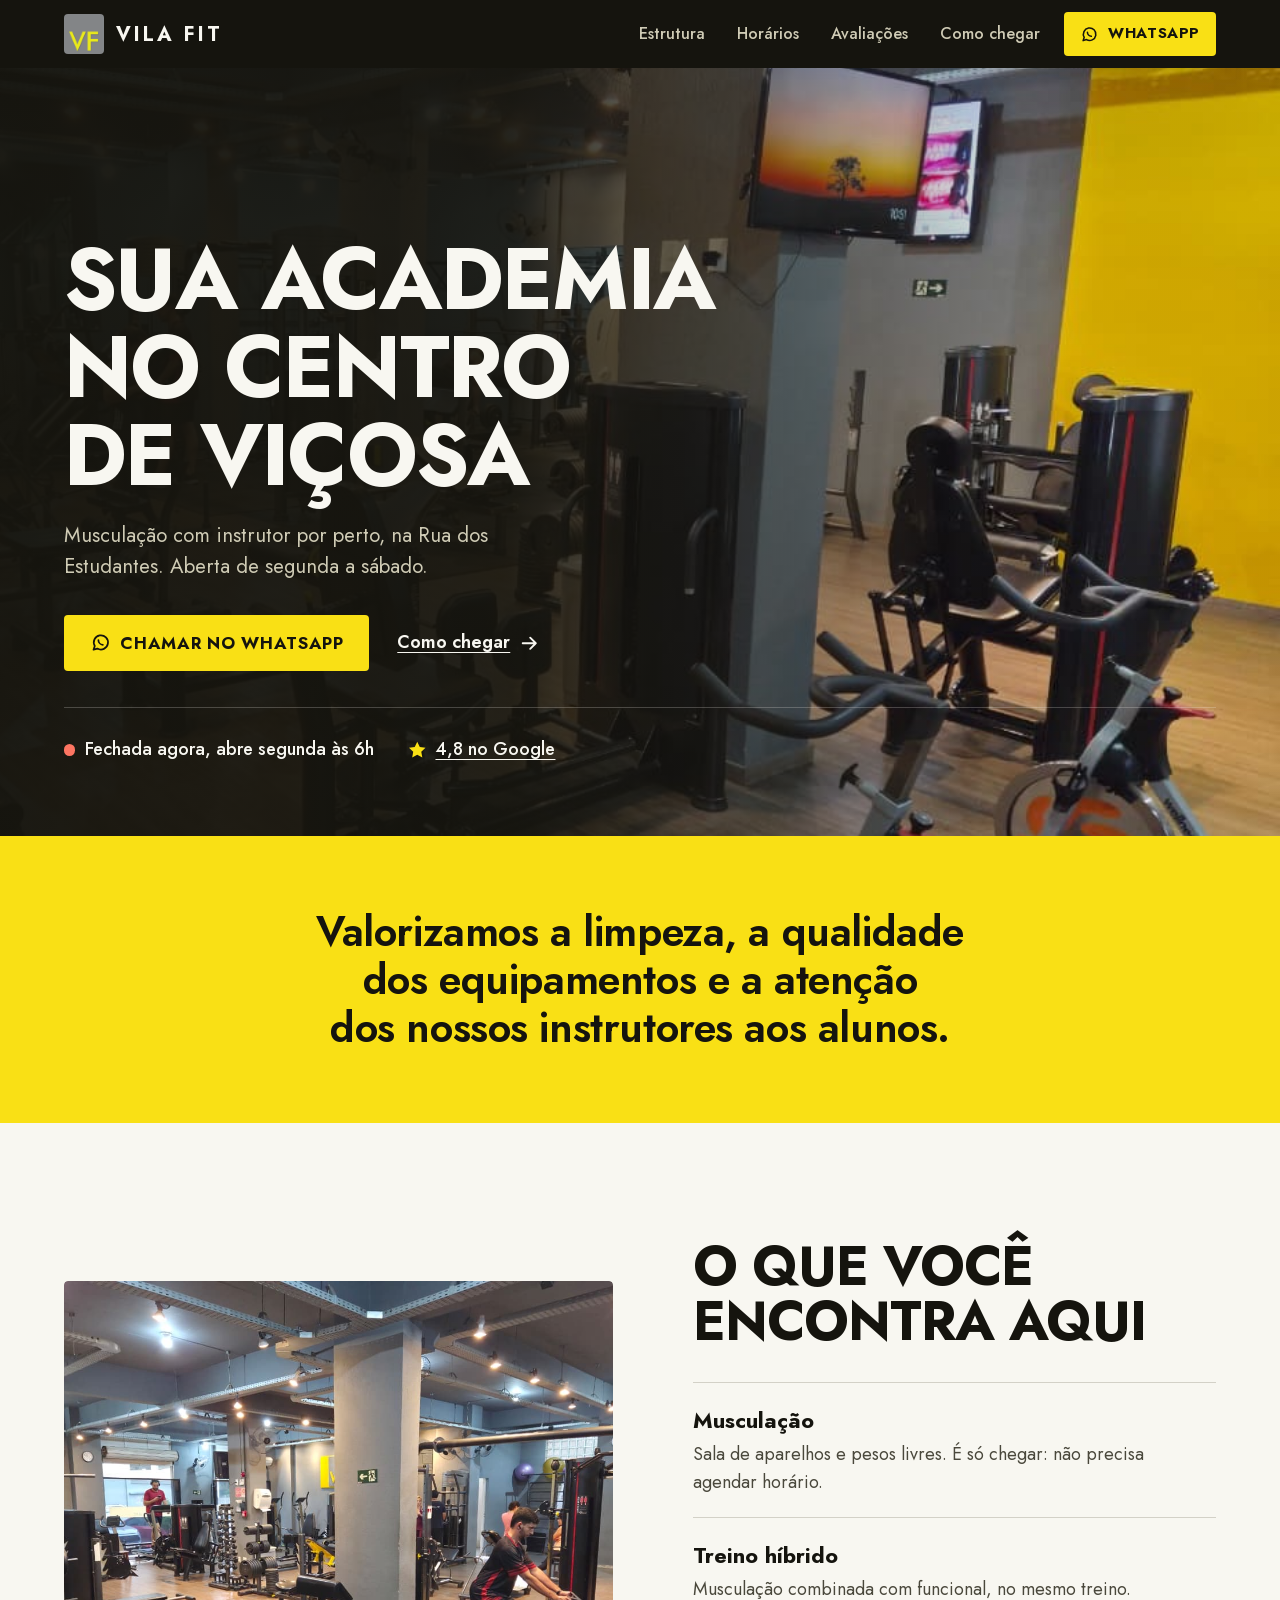
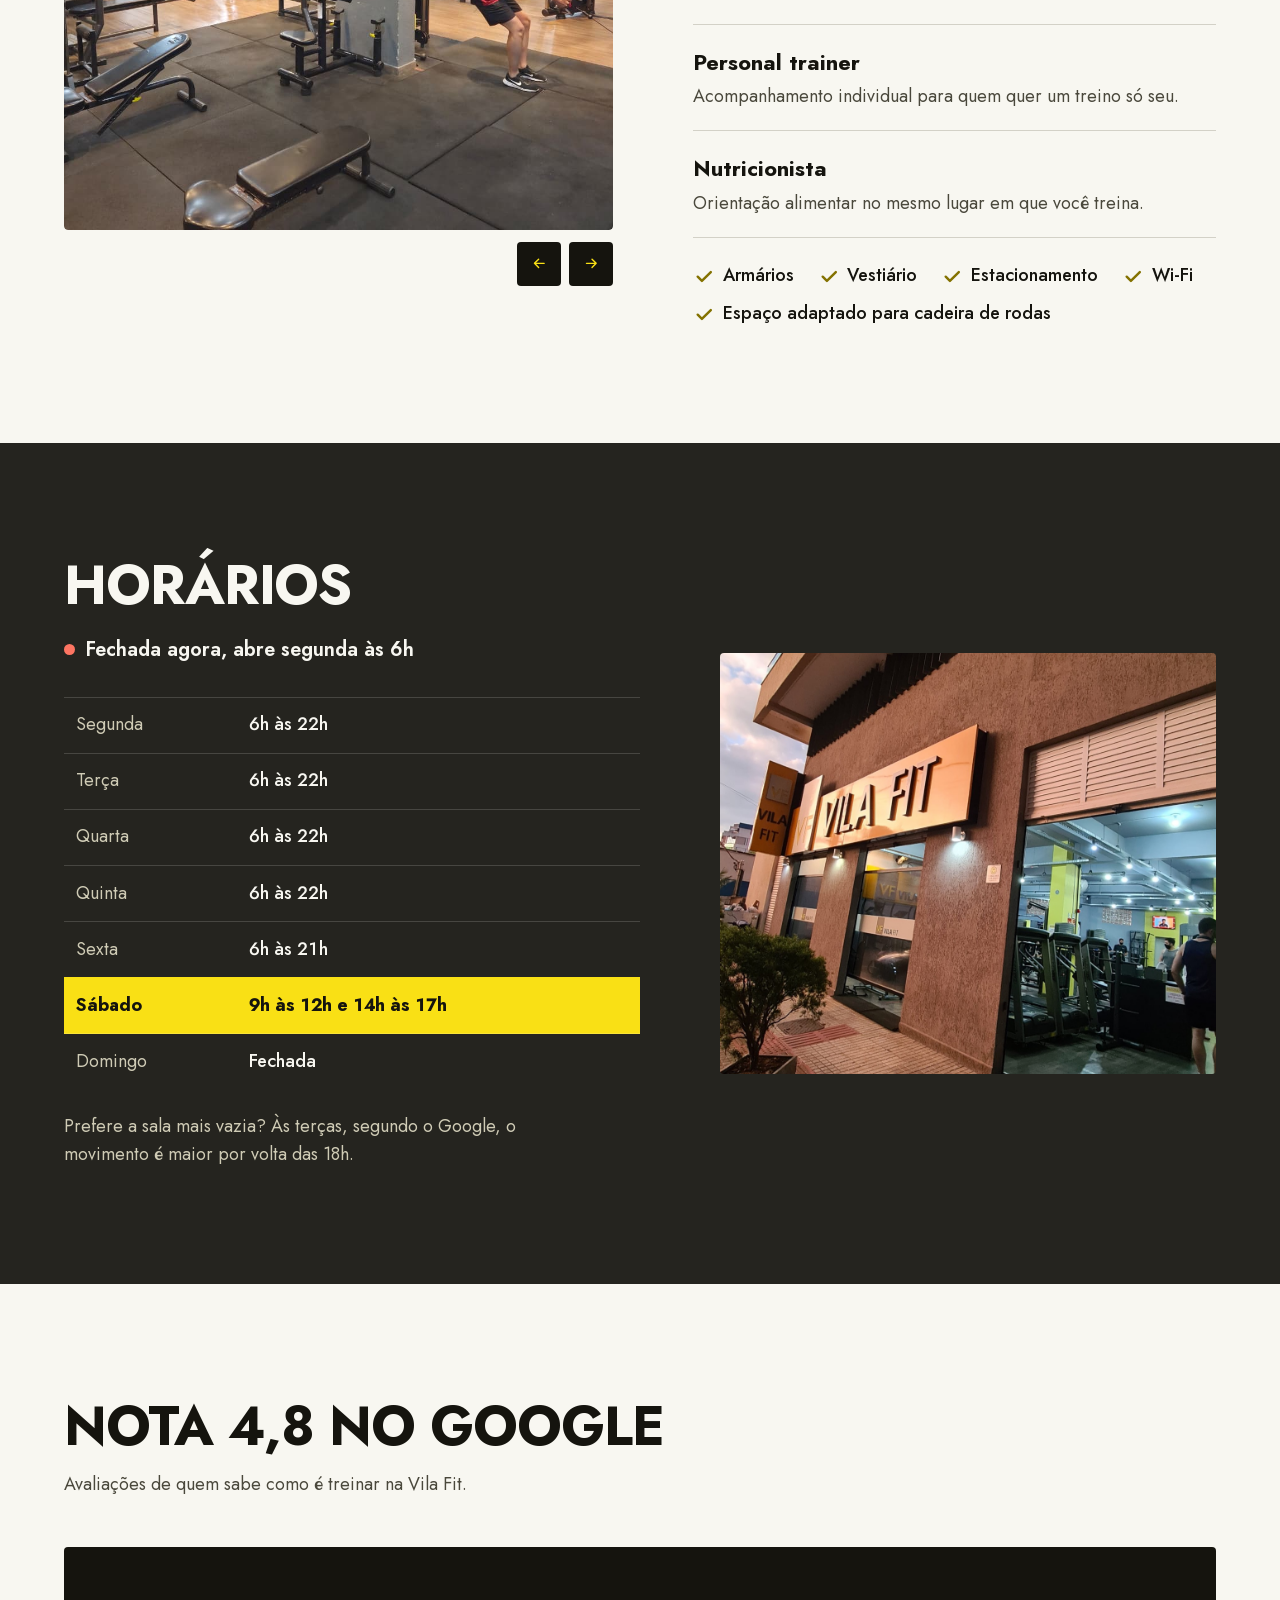
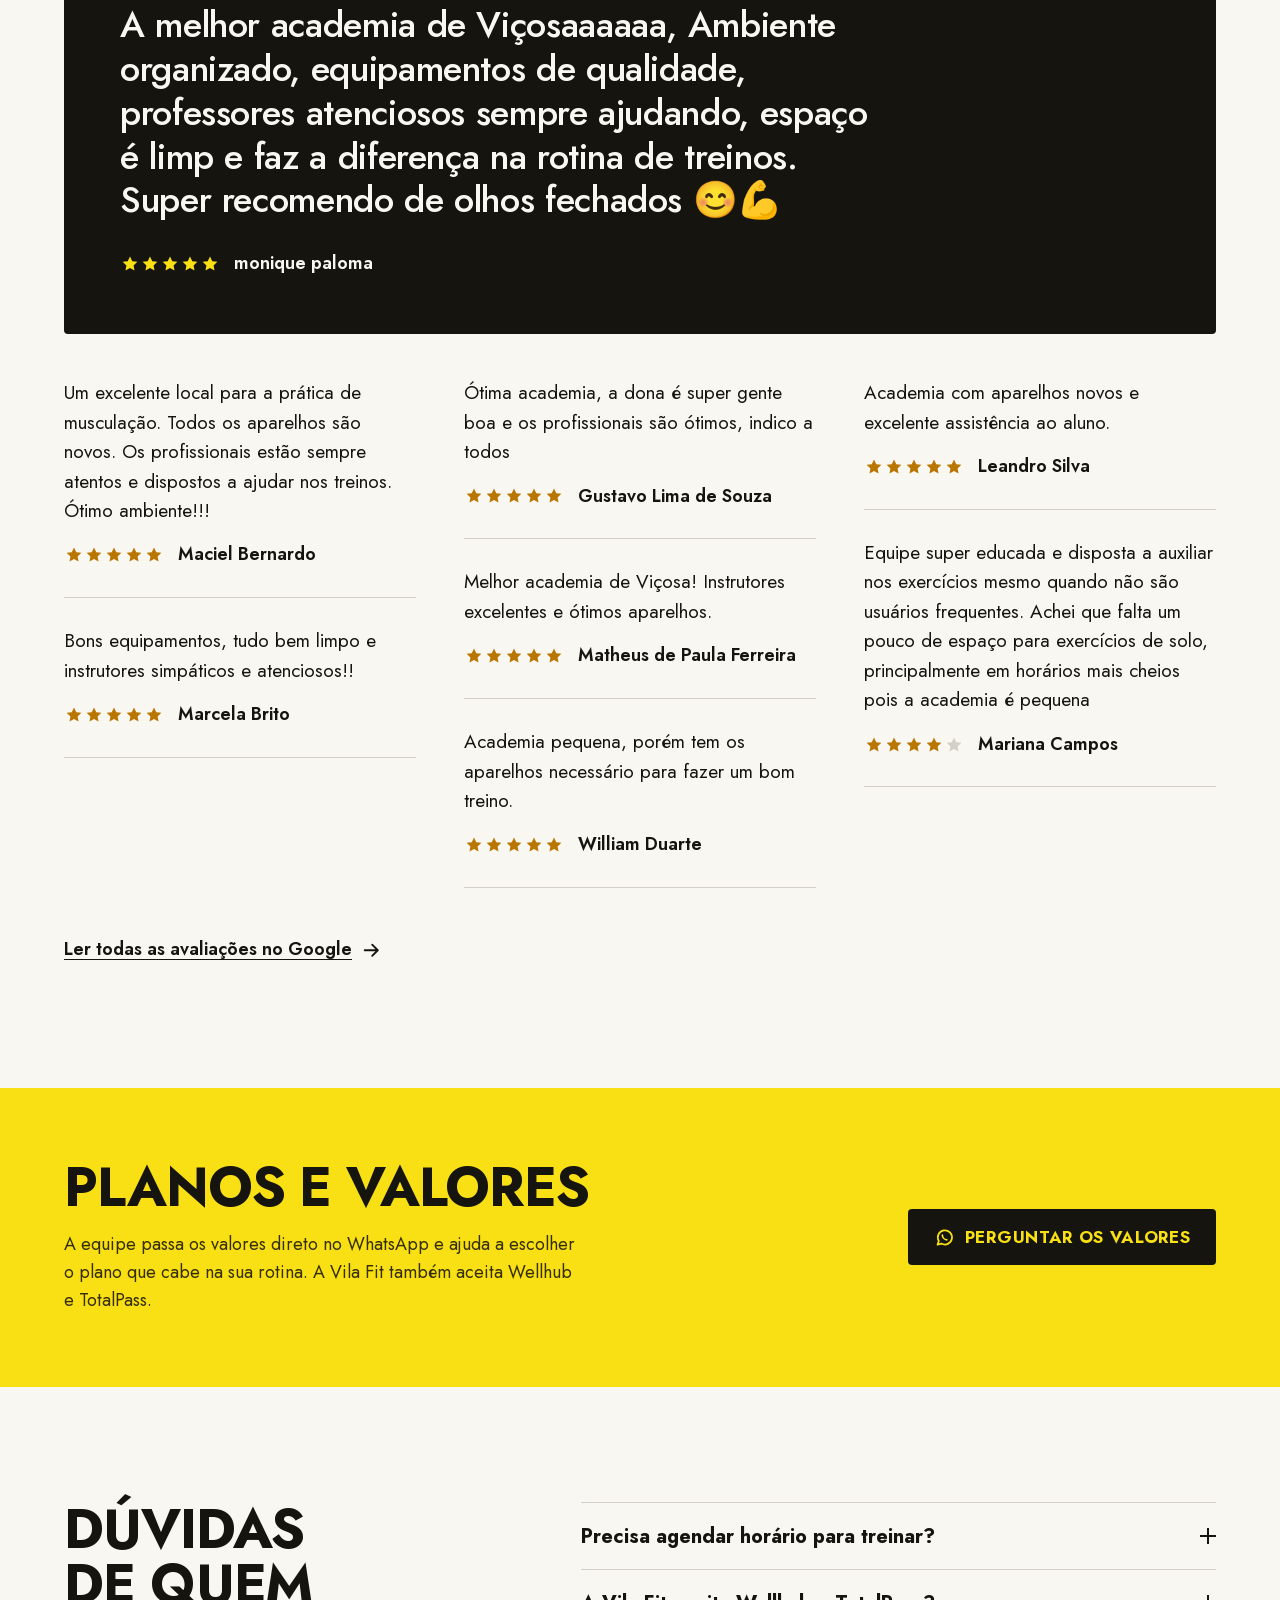
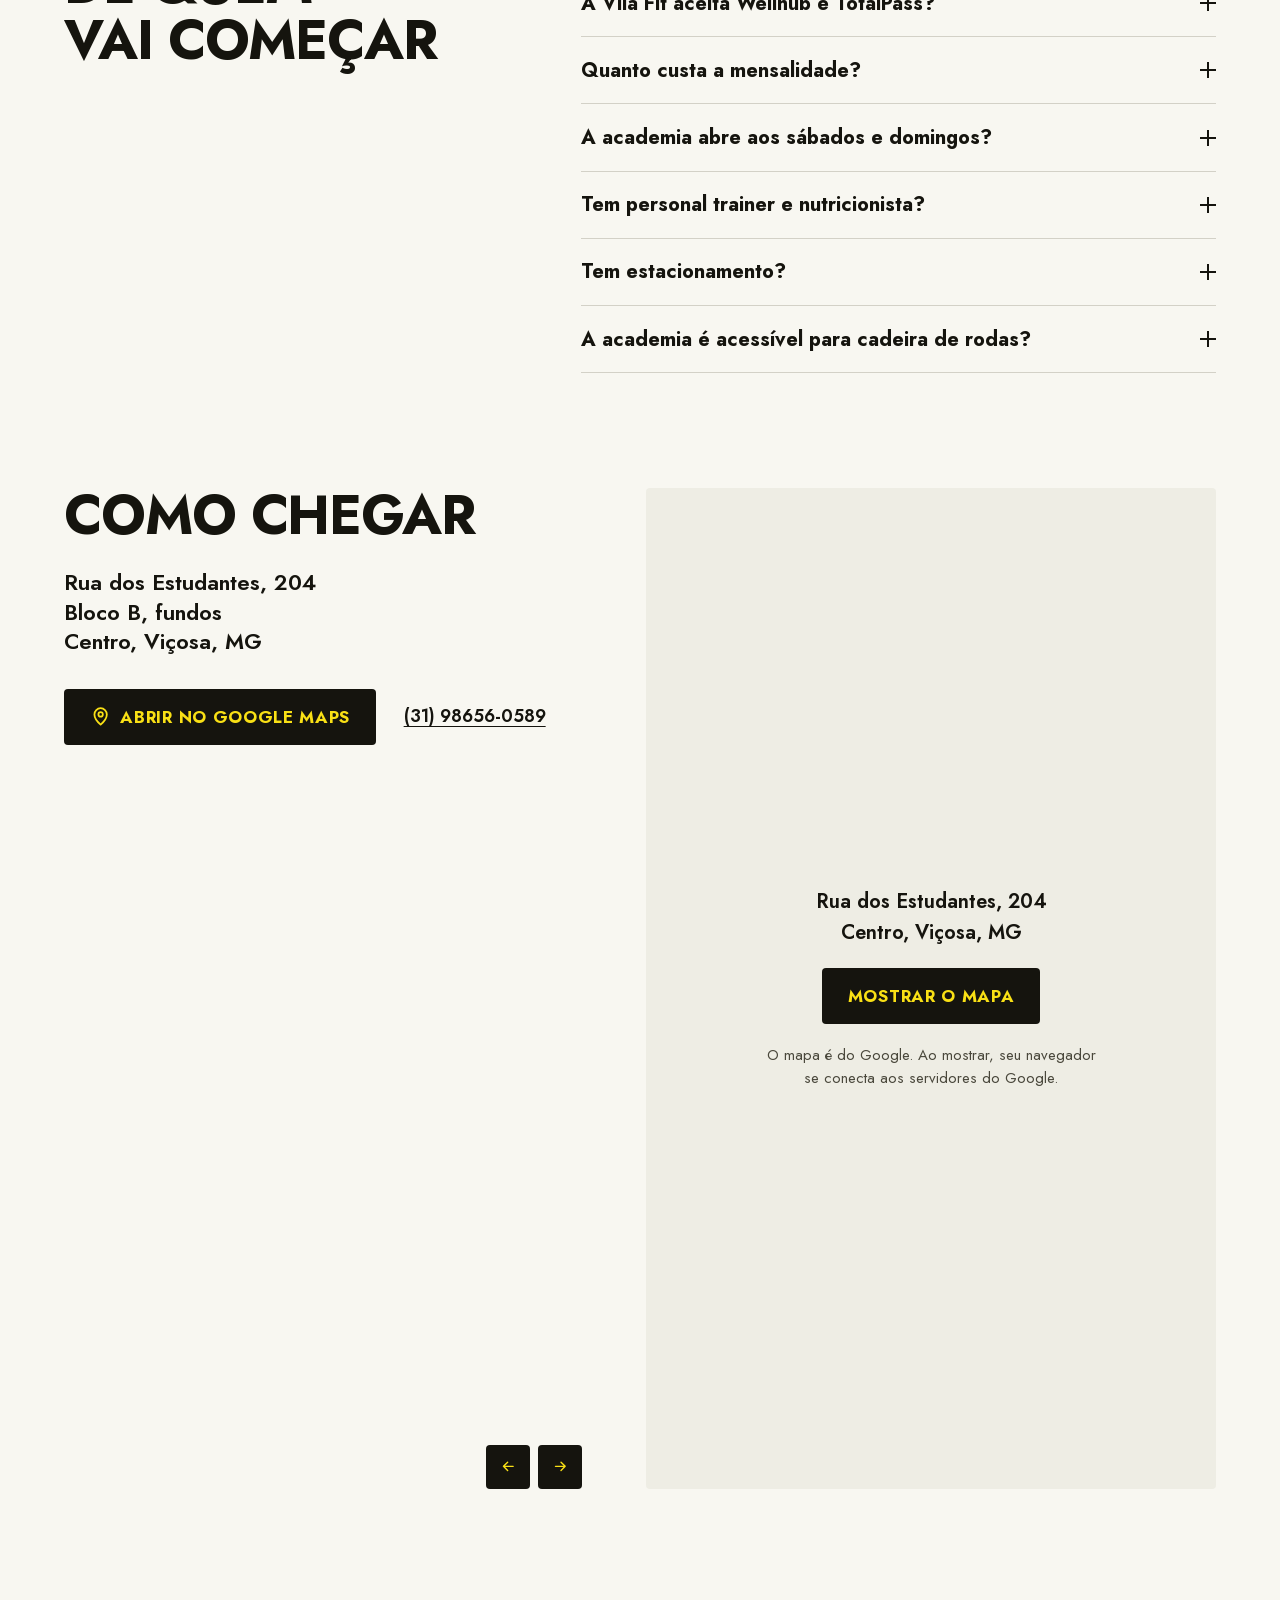
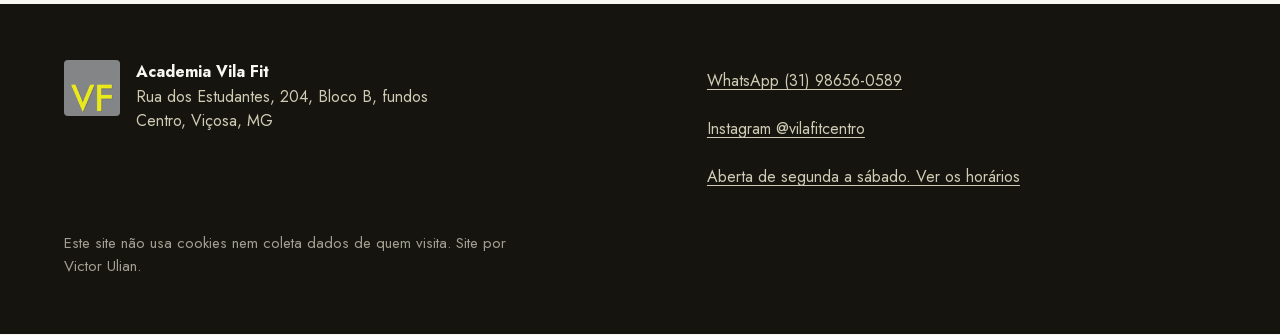
==== commit 93223bfb: "Troca a frase da faixa amarela Co-Authored-By: Claude Opus 5.5 <noreply@anthropic.com>" ====
--- a/index.html
+++ b/index.html
@@ -76,7 +76,7 @@
     </section>
 
     <section class="faixa">
-      <p>Bons equipamentos, sala limpa e instrutores atenciosos. É o que mais se repete nas avaliações de quem treina aqui.</p>
+      <p>Valorizamos a limpeza, a qualidade dos equipamentos e a atenção dos nossos instrutores aos alunos.</p>
     </section>
 
     <section class="bloco estrutura" id="estrutura">
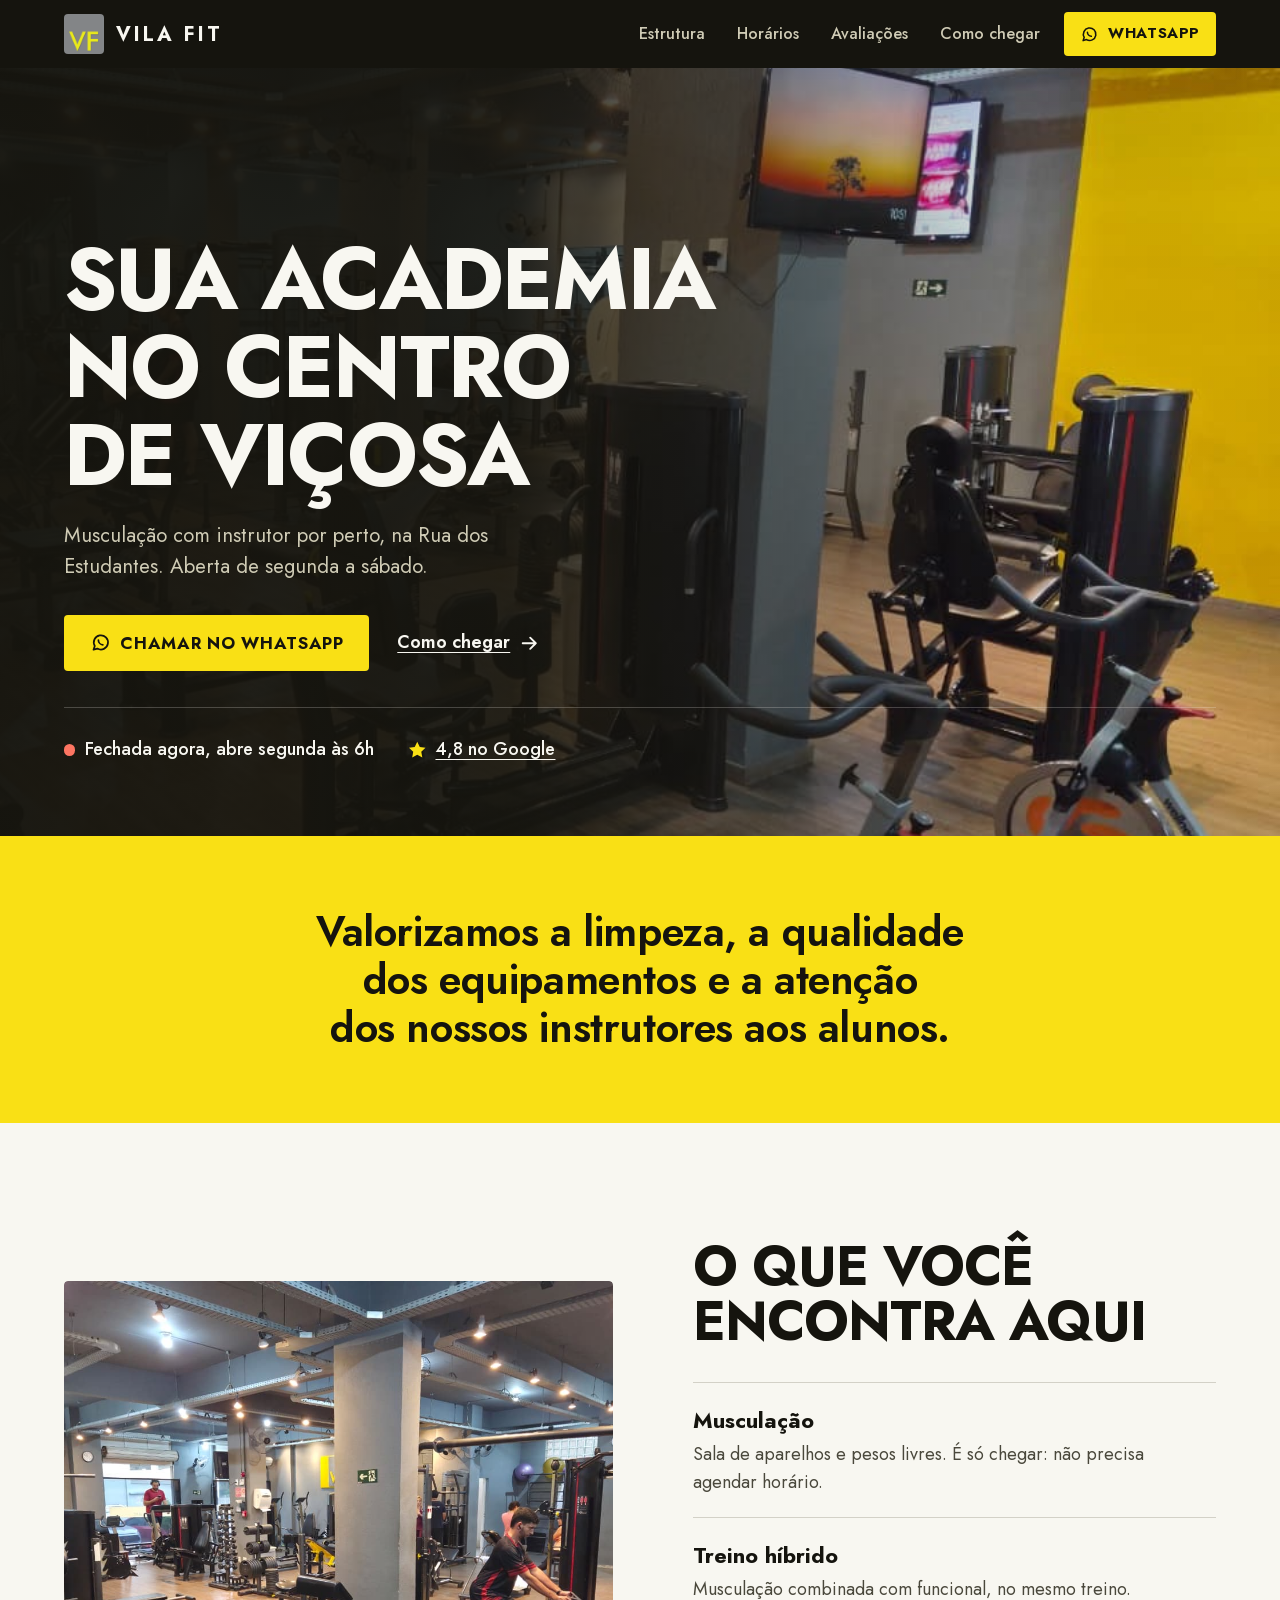
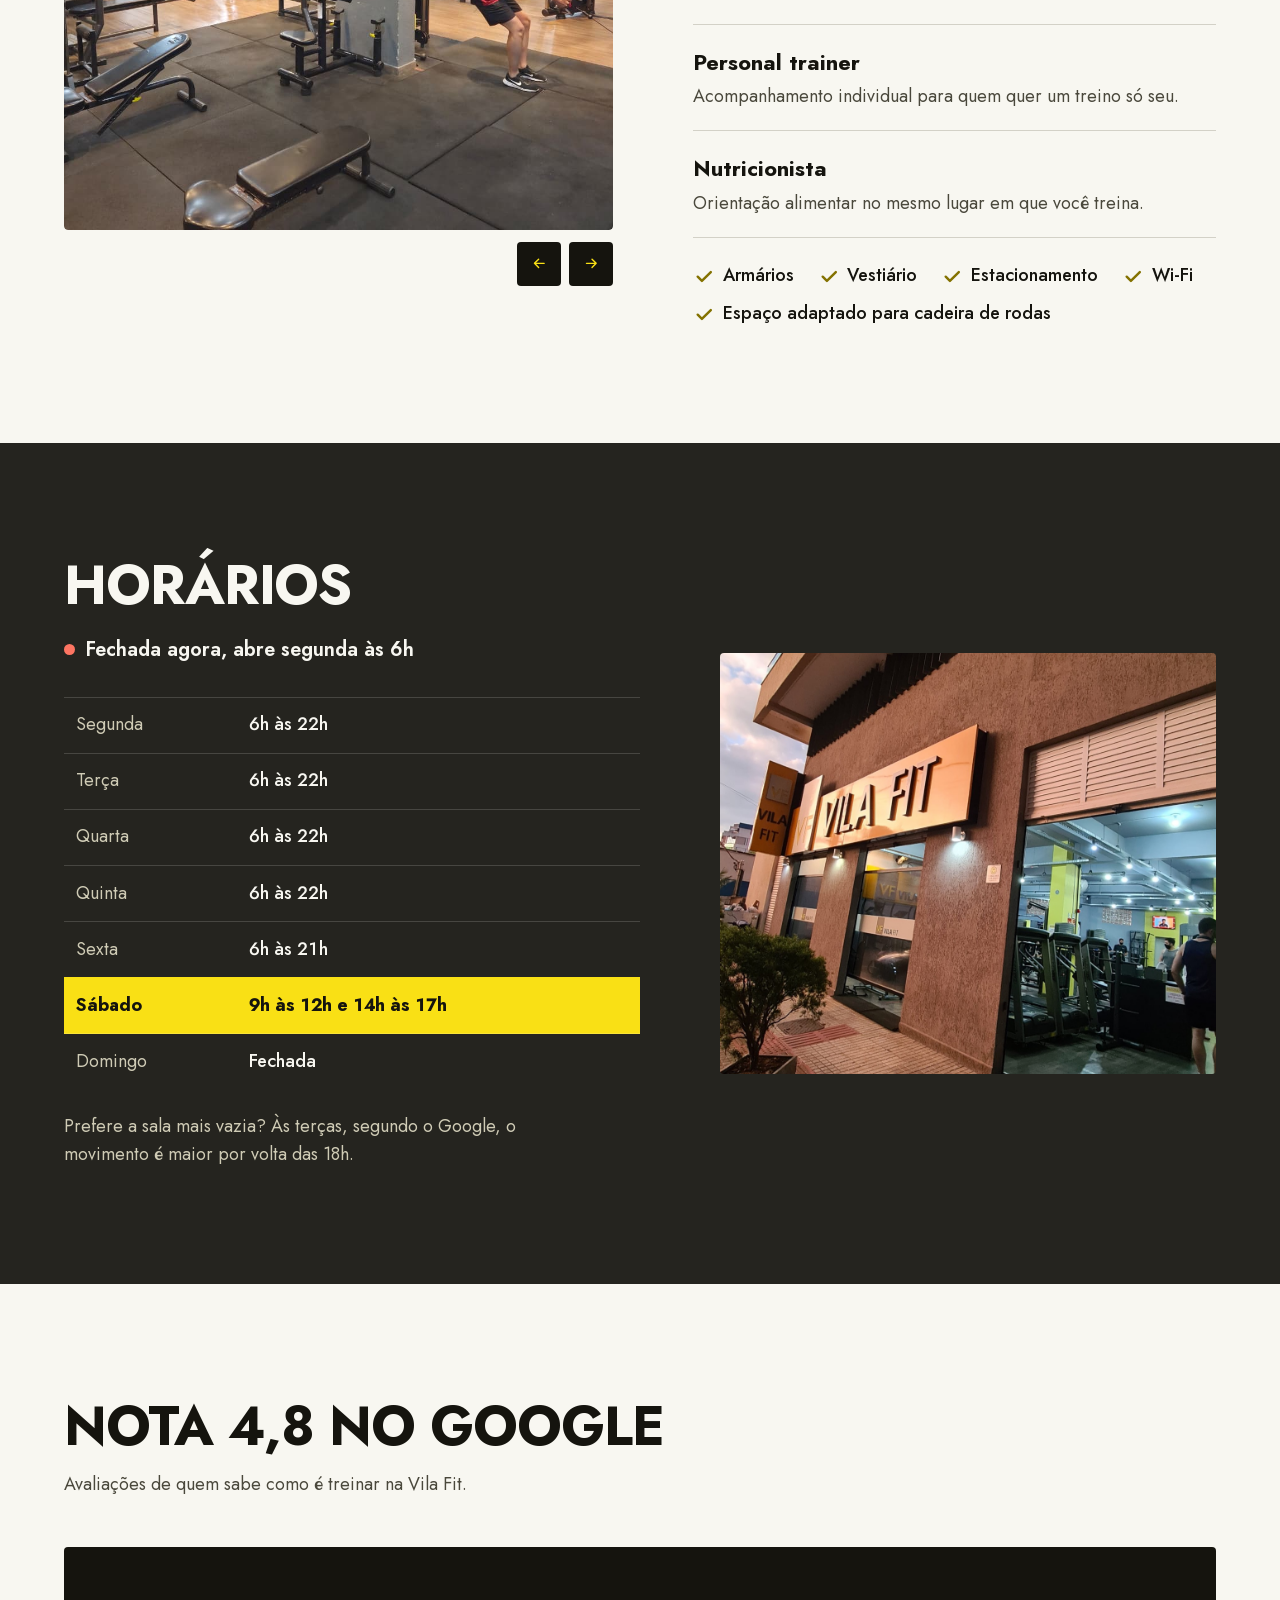
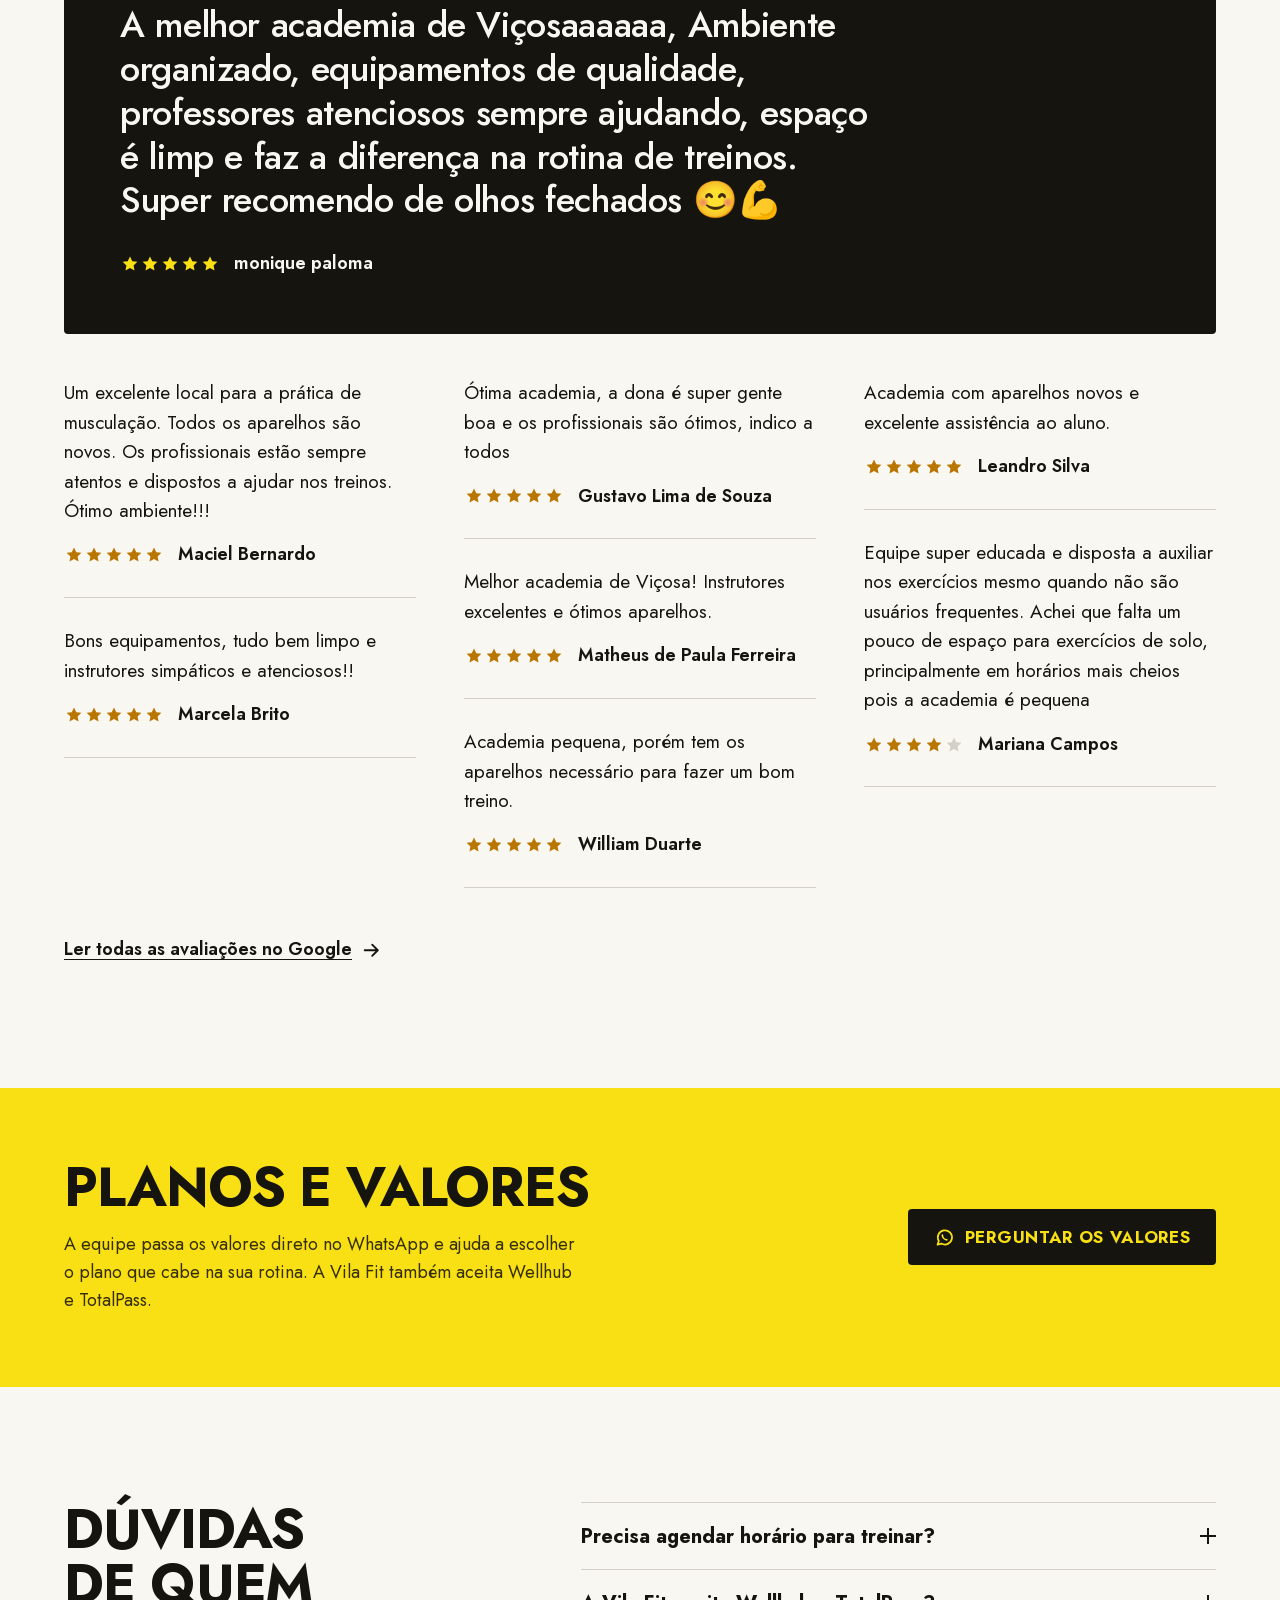
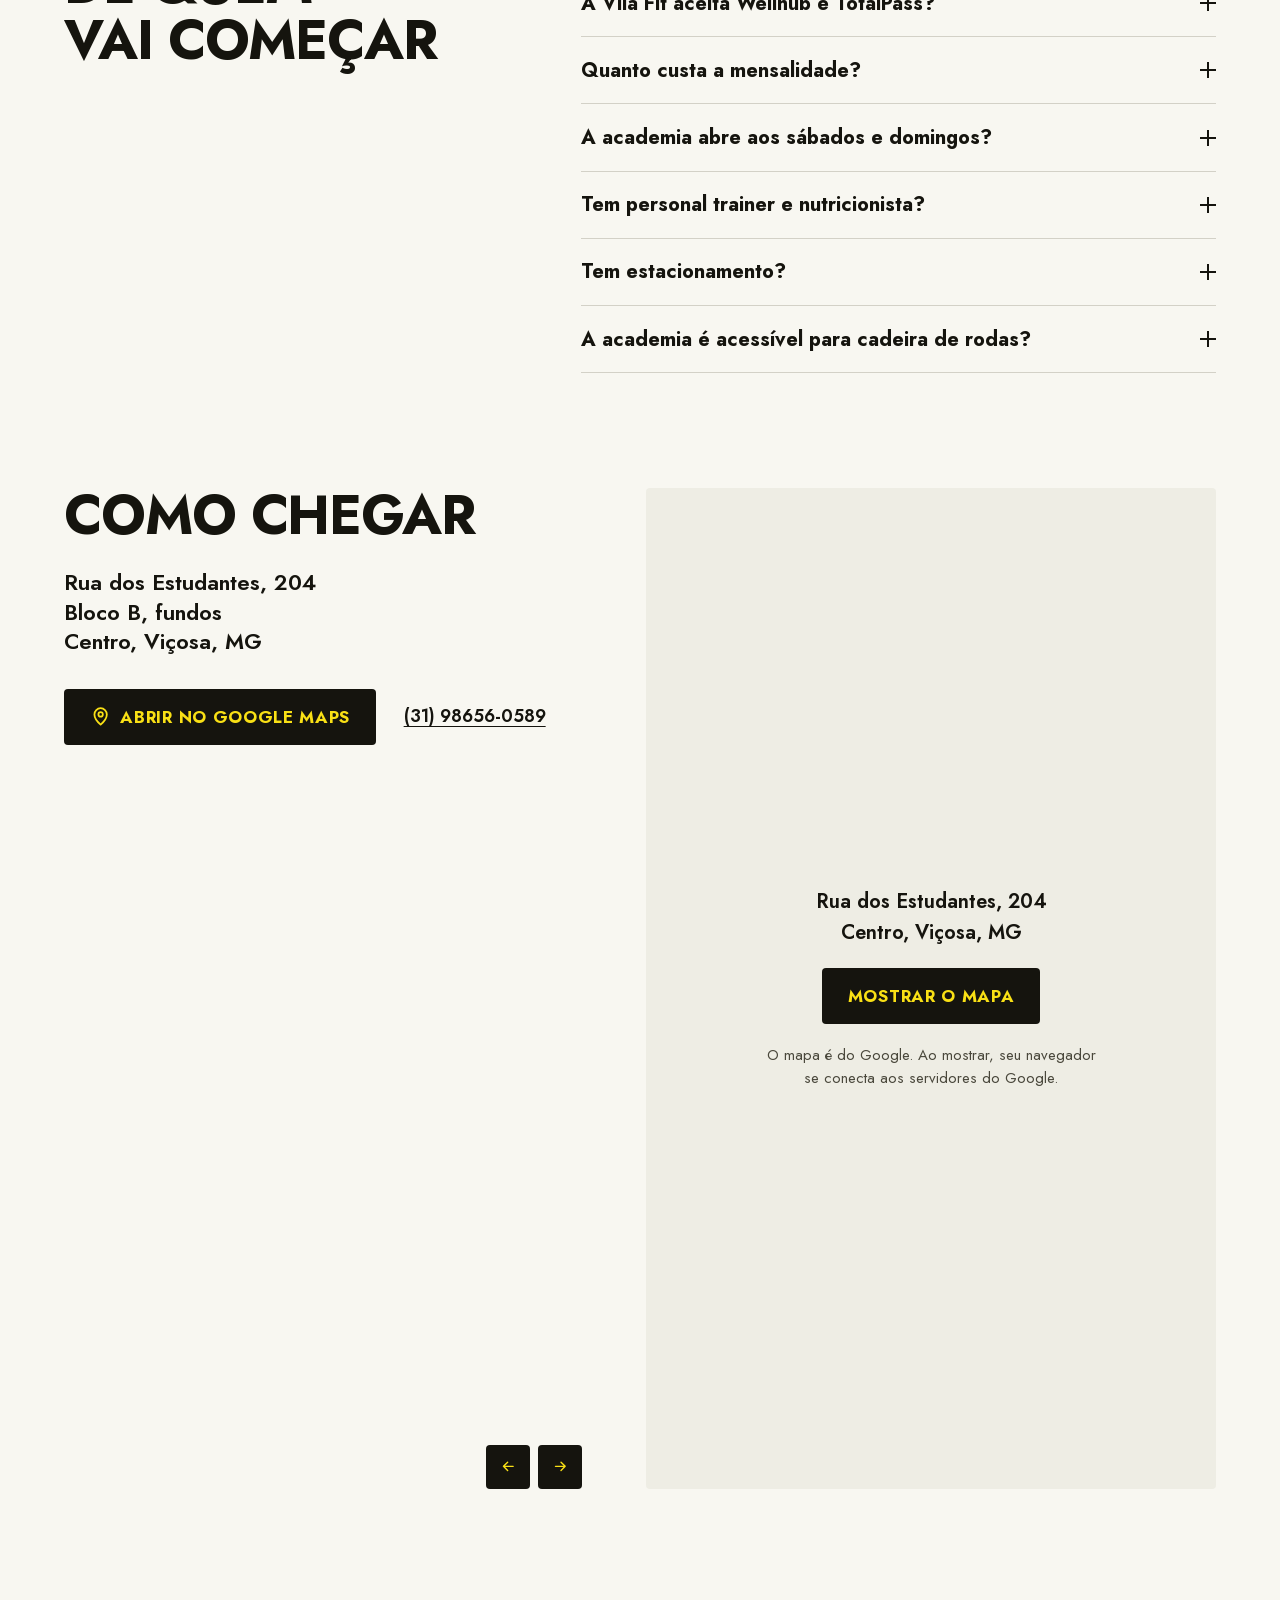
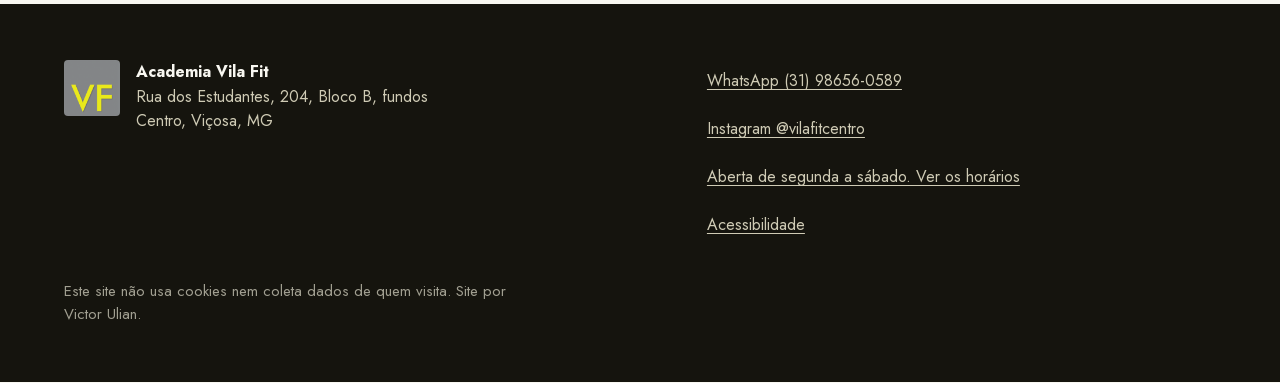
==== commit abafcab6: "Adiciona a declaração de acessibilidade Co-Authored-By: Claude Opus 5.5 <noreply@anthropic.com>" ====
--- a/index.html
+++ b/index.html
@@ -283,6 +283,7 @@
       <li><a href="https://wa.me/5531986560589" target="_blank" rel="noopener">WhatsApp (31) 98656-0589</a></li>
       <li><a href="https://www.instagram.com/vilafitcentro/" target="_blank" rel="noopener">Instagram @vilafitcentro</a></li>
       <li><a href="#horarios">Aberta de segunda a sábado. Ver os horários</a></li>
+      <li><a href="acessibilidade.html">Acessibilidade</a></li>
     </ul>
     <p class="rodape-nota">Este site não usa cookies nem coleta dados de quem visita. Site por Victor Ulian.</p>
   </footer>
--- a/styles.css
+++ b/styles.css
@@ -632,3 +632,14 @@
   .local { grid-template-columns: 1fr 1.1fr; gap: 4rem; }
   .mapa, .mapa iframe { min-height: 100%; }
 }
+
+/* Página de acessibilidade */
+
+.declaracao { max-width: 44rem; margin-inline: auto; padding: clamp(2rem, 6vw, 4.5rem) clamp(1.25rem, 5vw, 2rem) 5rem; }
+.declaracao h1 { max-width: none; margin: 1.5rem 0 1.25rem; }
+.declaracao h2 { margin: 2.75rem 0 0.75rem; font-size: clamp(1.5rem, 3.2vw, 2rem); }
+.declaracao p, .declaracao li { max-width: 62ch; }
+.declaracao ul { margin: 0; padding-left: 1.25rem; list-style: disc; }
+.declaracao li + li { margin-top: 0.6rem; }
+.declaracao-voltar { font-weight: 600; }
+.declaracao-data { margin-top: 3rem; opacity: 0.8; font-size: 0.9375rem; }
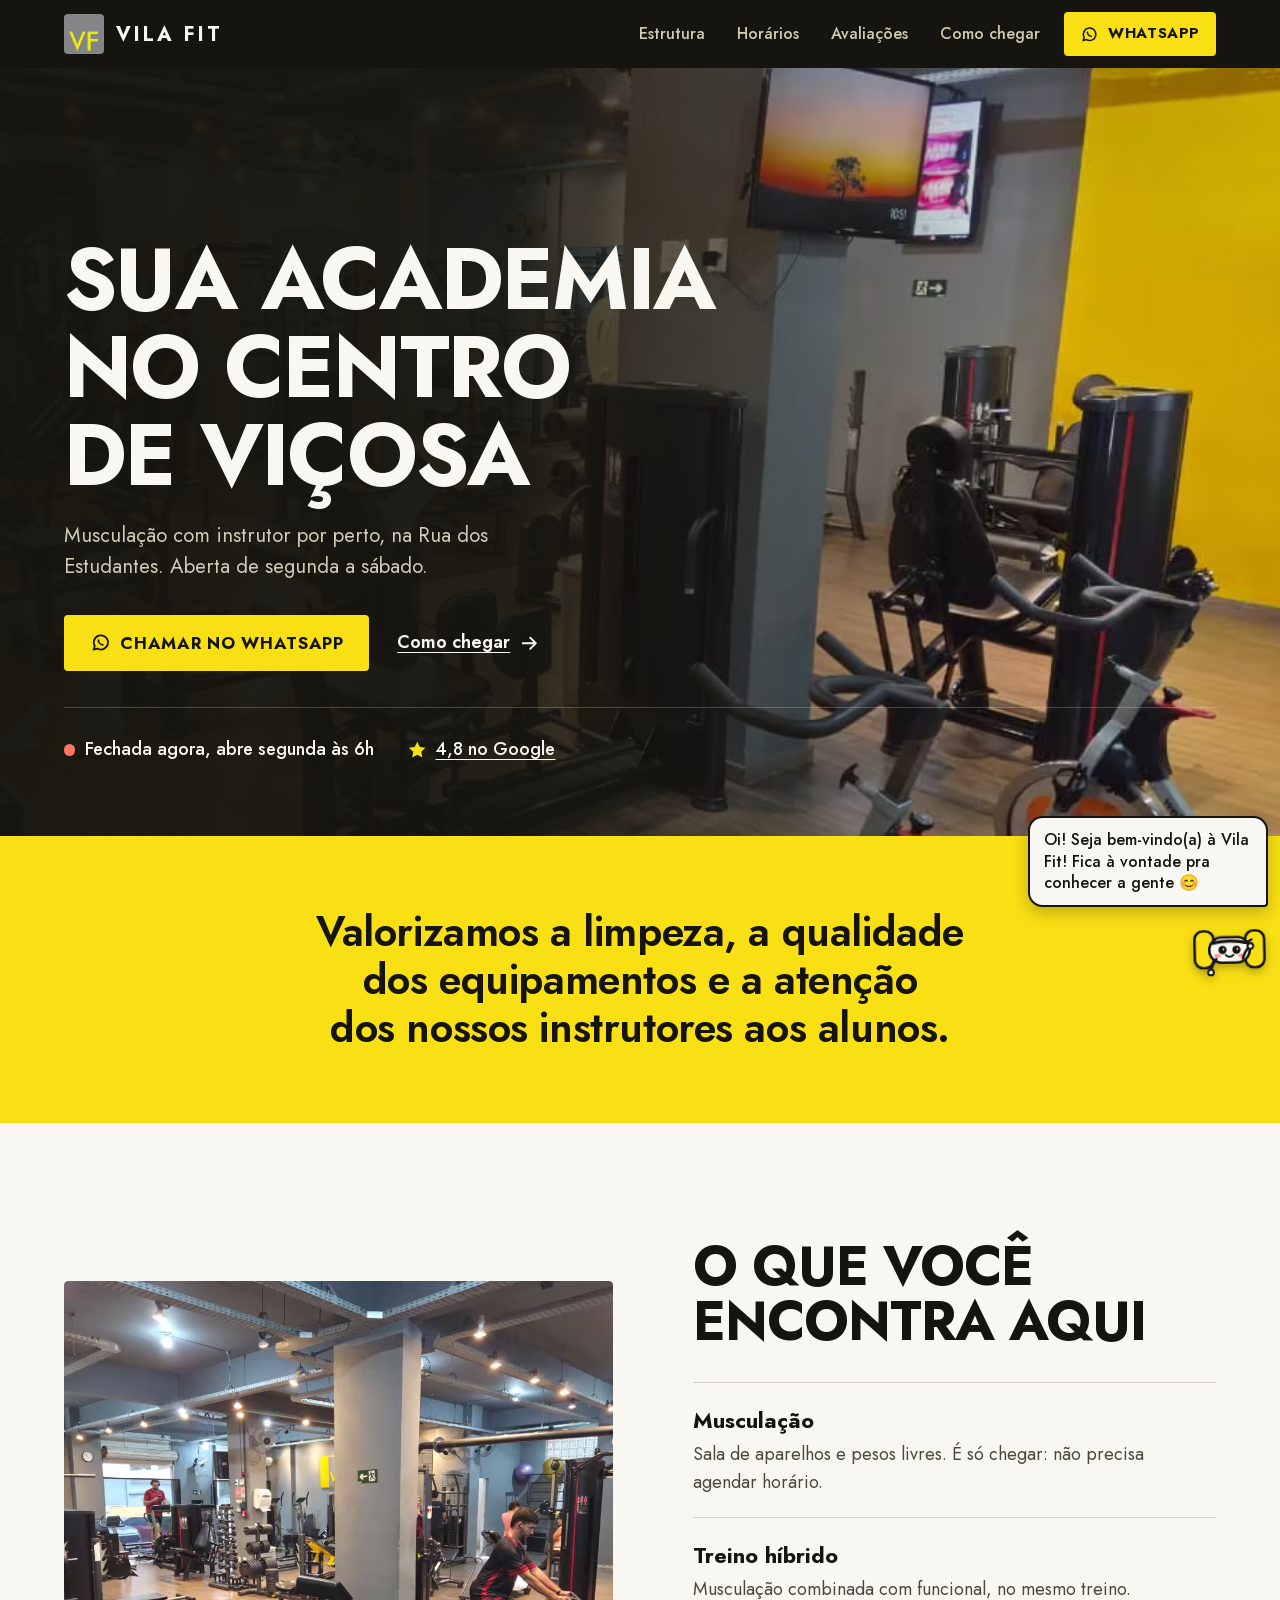
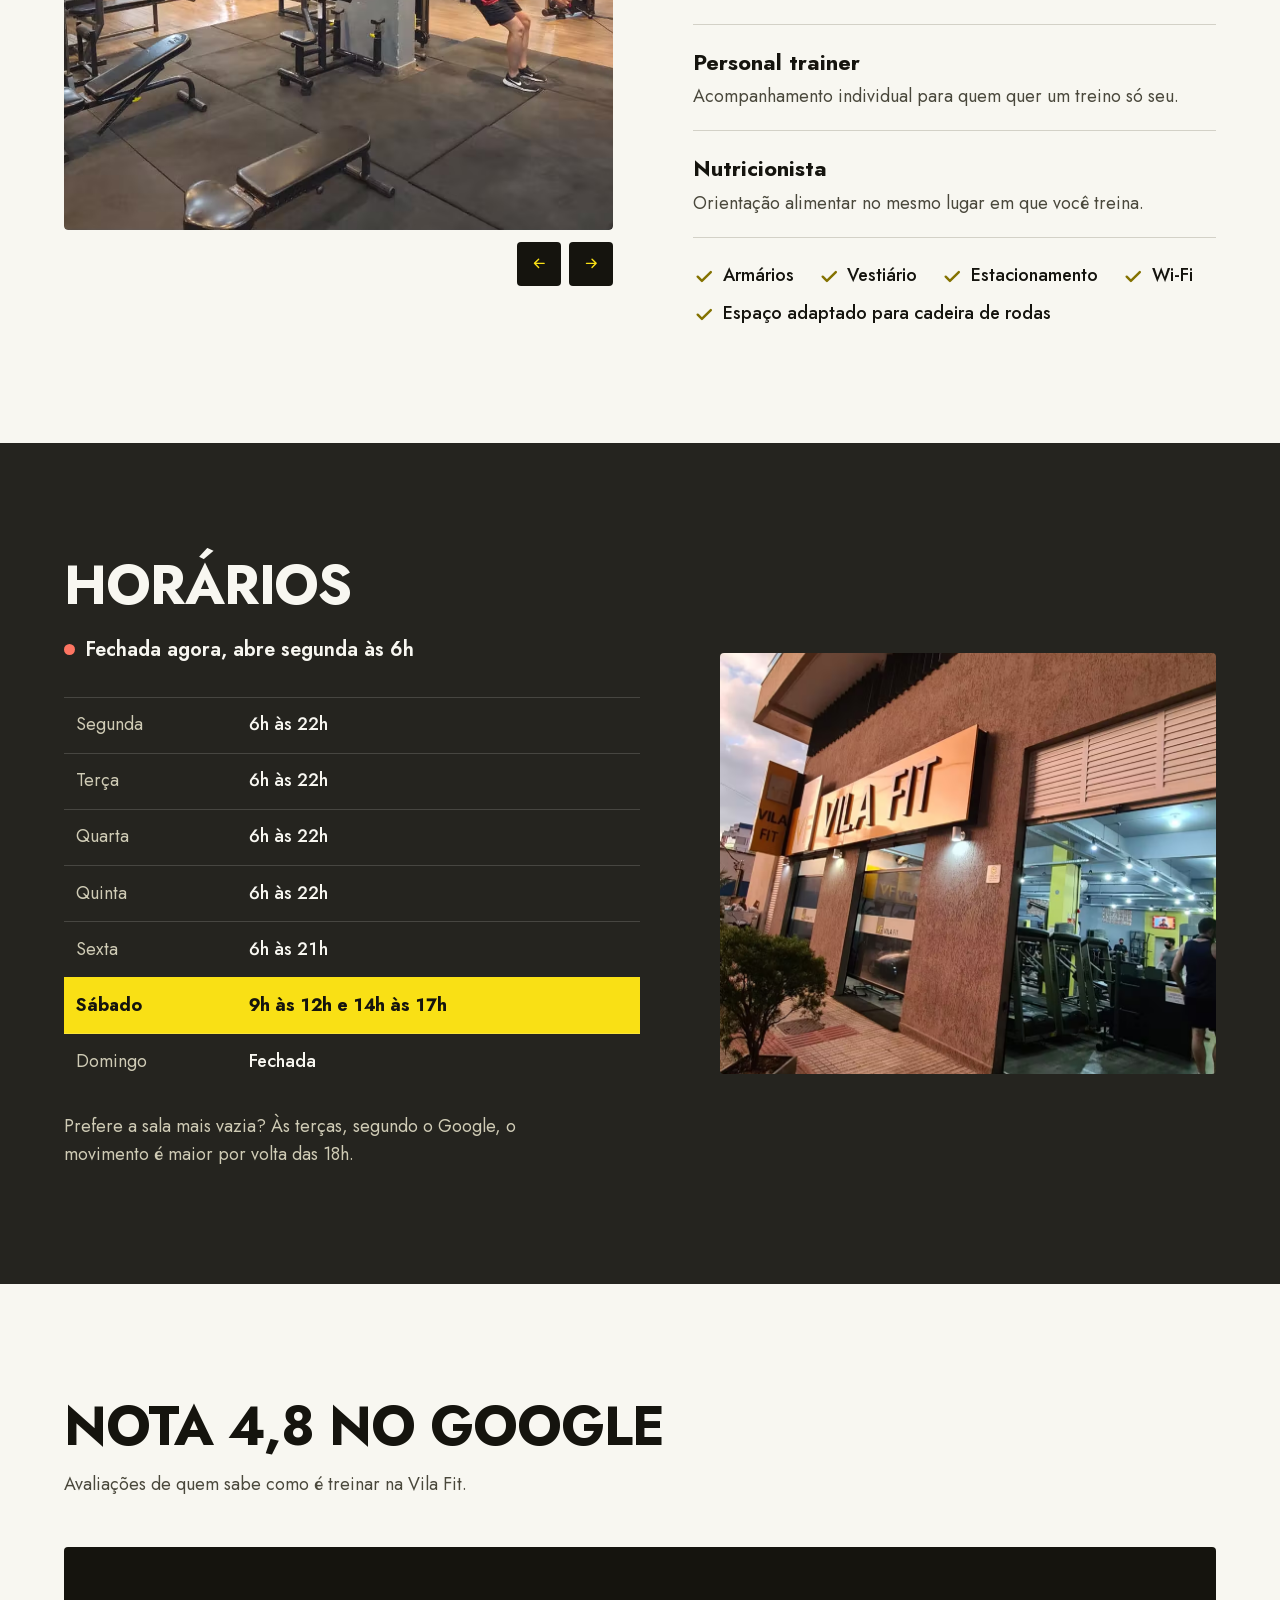
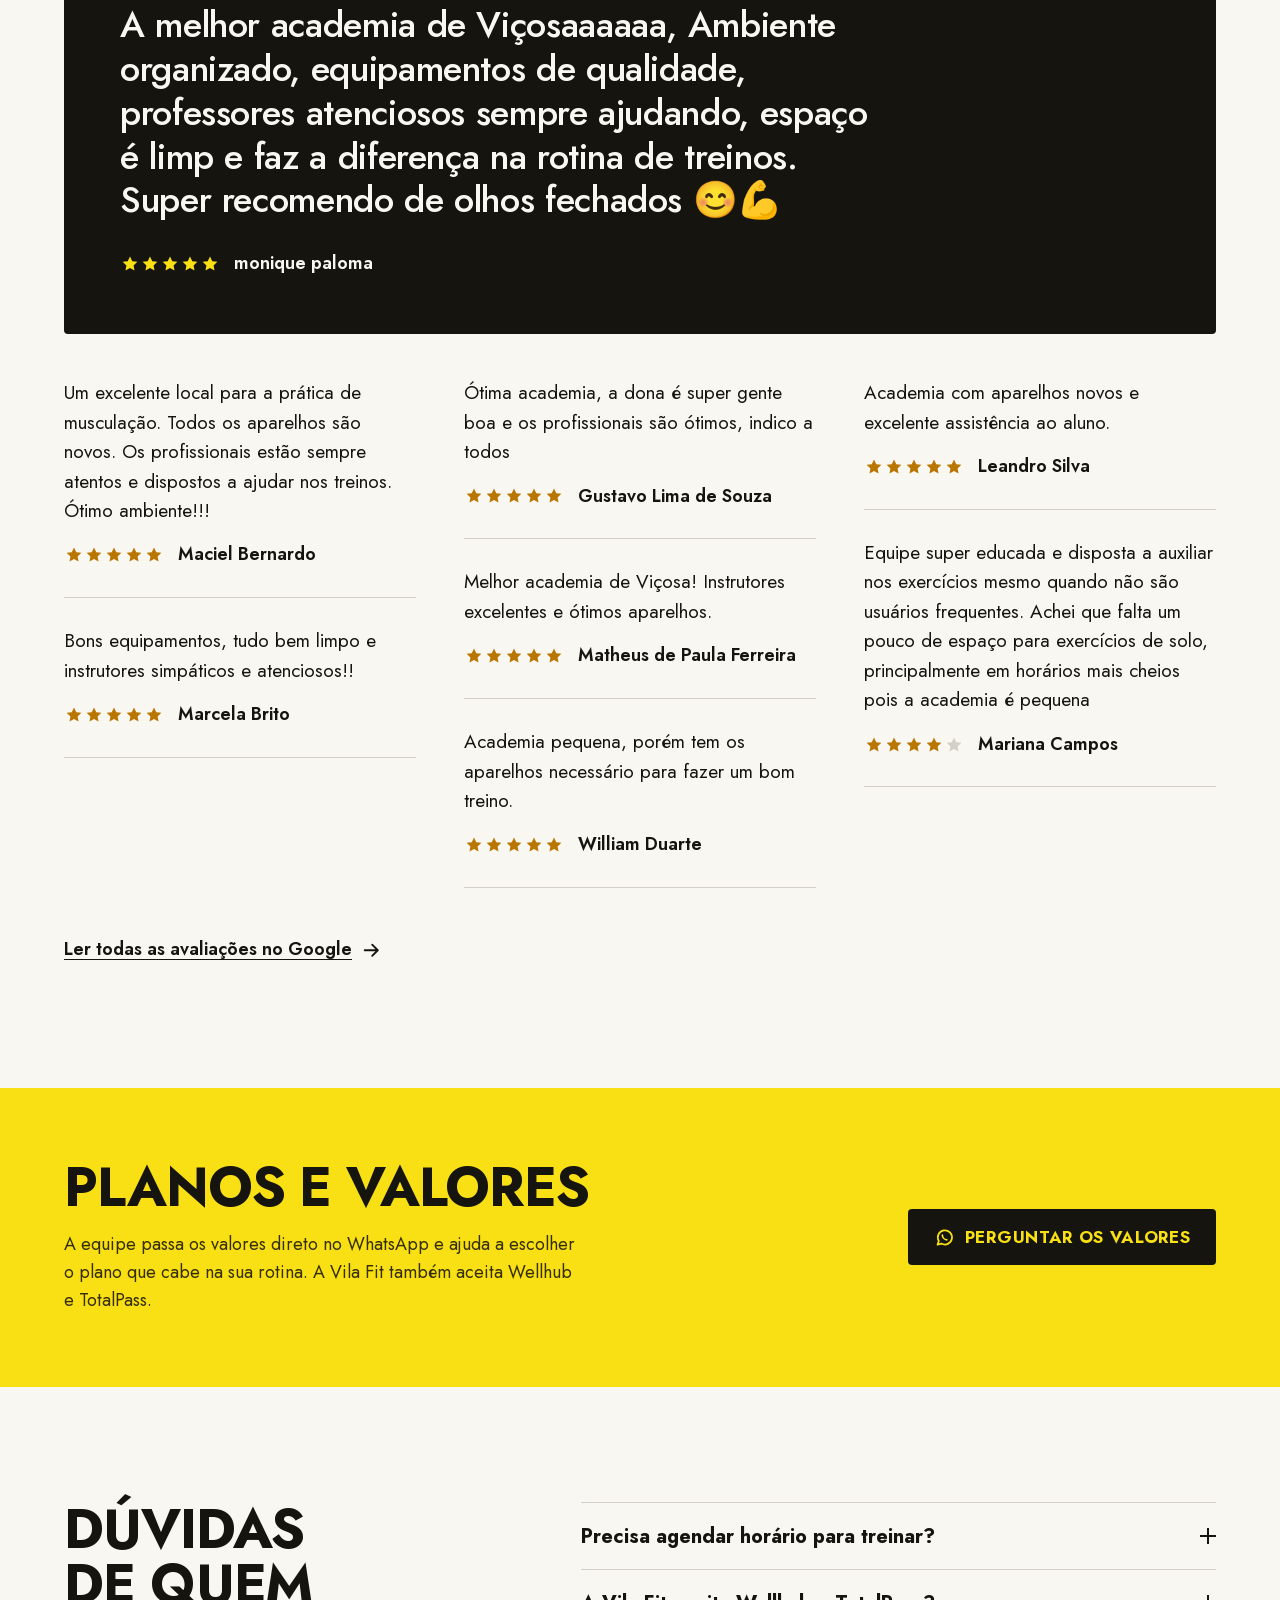
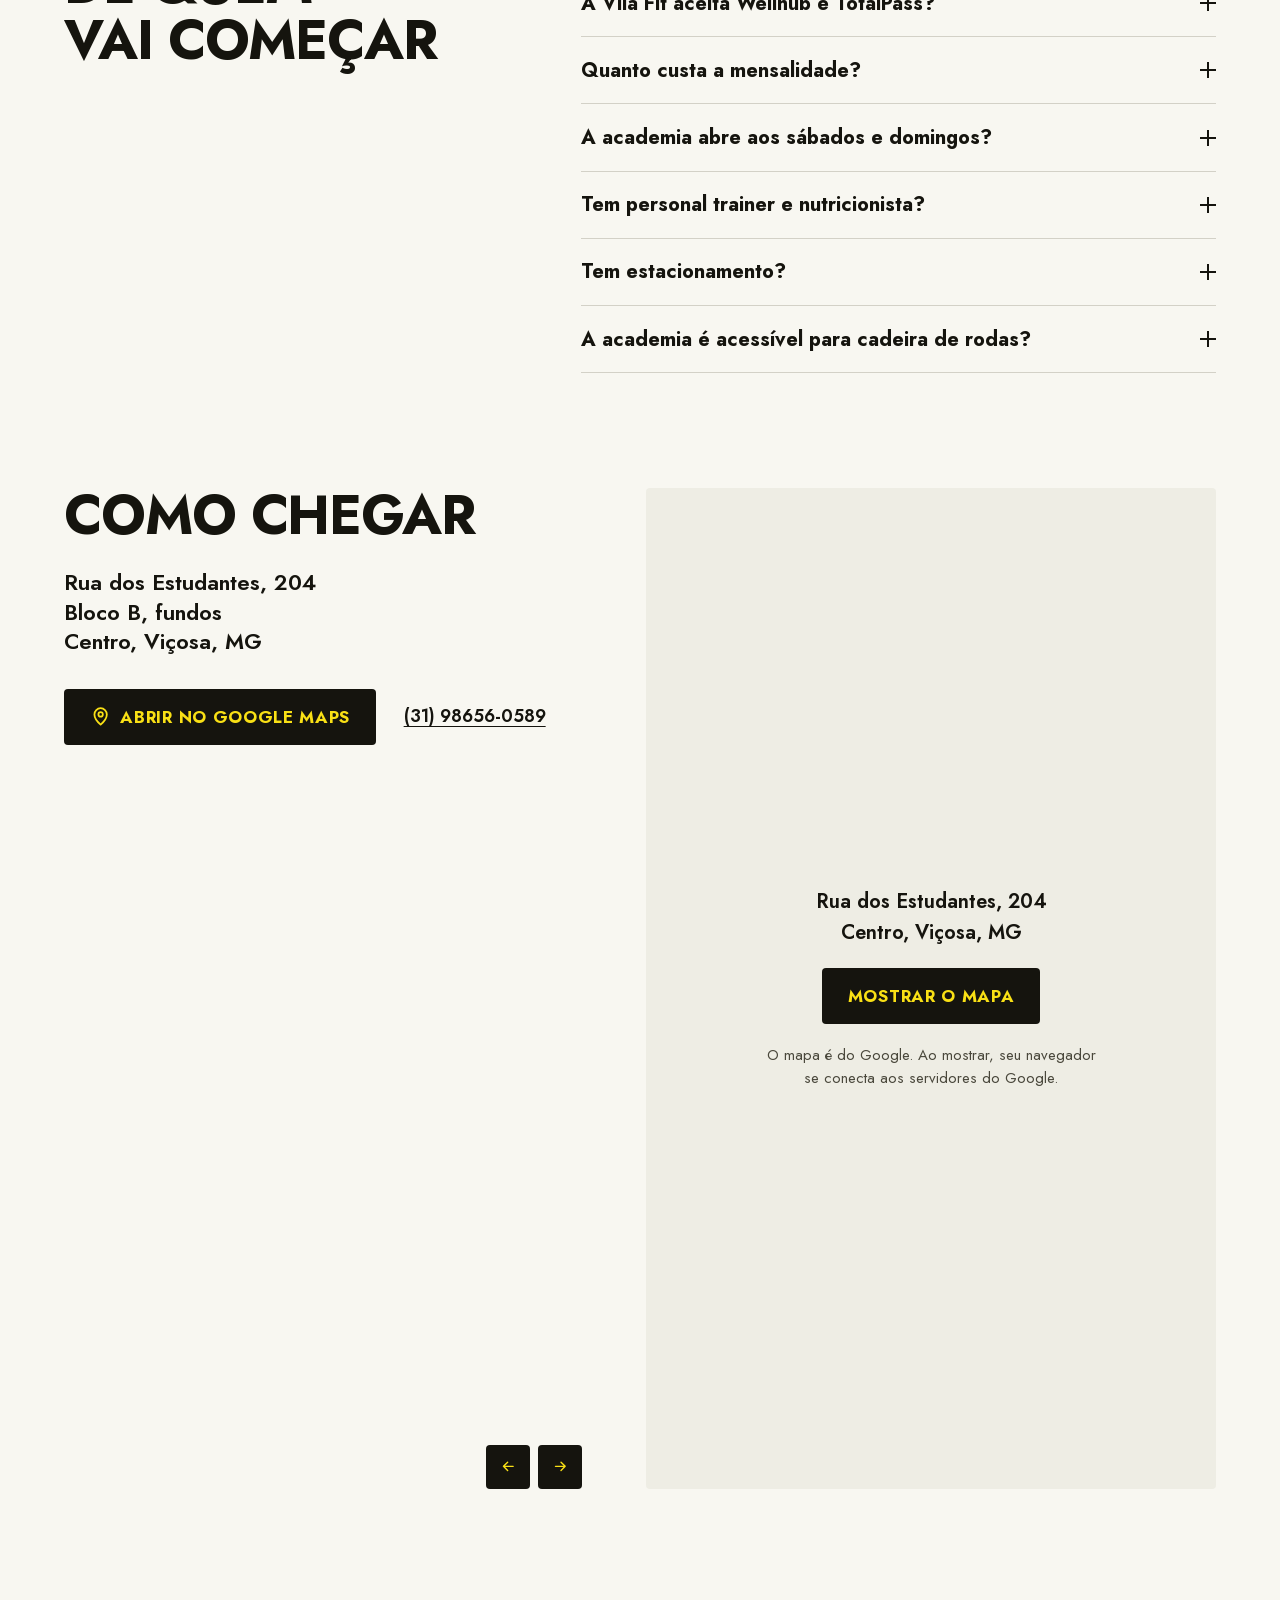
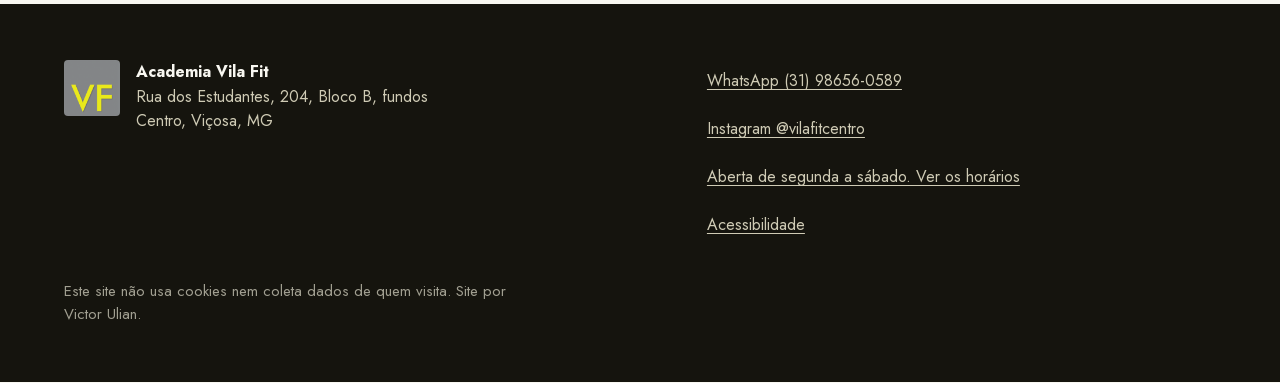
==== commit b49df4ff: "Fotos em AVIF com JPEG de reserva; imagem própria para compartilhar Co-Authored-By: Claude Opus 5.5 " ====
--- a/index.html
+++ b/index.html
@@ -13,9 +13,12 @@
   <meta property="og:title" content="Academia Vila Fit | Musculação no Centro de Viçosa, MG">
   <meta property="og:description" content="Academia de musculação na Rua dos Estudantes, 204. Aberta de segunda a sábado.">
   <meta property="og:url" content="https://academiavilafit.github.io/">
-  <meta property="og:image" content="https://academiavilafit.github.io/assets/img/fachada-frente.jpg">
+  <meta property="og:image" content="https://academiavilafit.github.io/assets/img/compartilhar.jpg">
+  <meta property="og:image:width" content="1200">
+  <meta property="og:image:height" content="630">
+  <meta property="og:image:alt" content="Fachada da Academia Vila Fit ao entardecer, com a placa acesa">
   <!-- Dados do negócio para o Google (horário, endereço, telefone). É só informação, não é código que roda. -->
-  <script type="application/ld+json">{"@context": "https://schema.org", "@type": "ExerciseGym", "name": "Academia Vila Fit", "description": "Academia de musculação no Centro de Viçosa, MG, com personal trainer e nutricionista.", "url": "https://academiavilafit.github.io/", "image": "https://academiavilafit.github.io/assets/img/fachada-frente.jpg", "telephone": "+55 31 98656-0589", "address": {"@type": "PostalAddress", "streetAddress": "Rua dos Estudantes, 204, Bloco B, fundos", "addressLocality": "Viçosa", "addressRegion": "MG", "postalCode": "36570-081", "addressCountry": "BR"}, "geo": {"@type": "GeoCoordinates", "latitude": -20.7549598, "longitude": -42.8766271}, "openingHoursSpecification": [{"@type": "OpeningHoursSpecification", "dayOfWeek": ["Monday", "Tuesday", "Wednesday", "Thursday"], "opens": "06:00", "closes": "22:00"}, {"@type": "OpeningHoursSpecification", "dayOfWeek": "Friday", "opens": "06:00", "closes": "21:00"}, {"@type": "OpeningHoursSpecification", "dayOfWeek": "Saturday", "opens": "09:00", "closes": "12:00"}, {"@type": "OpeningHoursSpecification", "dayOfWeek": "Saturday", "opens": "14:00", "closes": "17:00"}], "sameAs": ["https://www.instagram.com/vilafitcentro/"]}</script>
+  <script type="application/ld+json">{"@context": "https://schema.org", "@type": "ExerciseGym", "name": "Academia Vila Fit", "description": "Academia de musculação no Centro de Viçosa, MG, com personal trainer e nutricionista.", "url": "https://academiavilafit.github.io/", "image": "https://academiavilafit.github.io/assets/img/compartilhar.jpg", "telephone": "+55 31 98656-0589", "address": {"@type": "PostalAddress", "streetAddress": "Rua dos Estudantes, 204, Bloco B, fundos", "addressLocality": "Viçosa", "addressRegion": "MG", "postalCode": "36570-081", "addressCountry": "BR"}, "geo": {"@type": "GeoCoordinates", "latitude": -20.7549598, "longitude": -42.8766271}, "openingHoursSpecification": [{"@type": "OpeningHoursSpecification", "dayOfWeek": ["Monday", "Tuesday", "Wednesday", "Thursday"], "opens": "06:00", "closes": "22:00"}, {"@type": "OpeningHoursSpecification", "dayOfWeek": "Friday", "opens": "06:00", "closes": "21:00"}, {"@type": "OpeningHoursSpecification", "dayOfWeek": "Saturday", "opens": "09:00", "closes": "12:00"}, {"@type": "OpeningHoursSpecification", "dayOfWeek": "Saturday", "opens": "14:00", "closes": "17:00"}], "sameAs": ["https://www.instagram.com/vilafitcentro/"]}</script>
   <meta name="theme-color" content="#2b2b28">
   <link rel="icon" href="assets/img/logo-vf.png">
   <link rel="preload" href="assets/fonts/jost-latin.woff2" as="font" type="font/woff2" crossorigin>
@@ -45,7 +48,9 @@
   <main id="conteudo">
     <section class="capa" id="inicio">
       <picture class="capa-foto">
+        <source media="(min-width: 760px)" srcset="assets/img/hero-desktop.avif" type="image/avif">
         <source media="(min-width: 760px)" srcset="assets/img/hero-desktop.jpg">
+        <source srcset="assets/img/hero-mobile.avif" type="image/avif">
         <img src="assets/img/hero-mobile.jpg" alt="Salão da Vila Fit: aparelhos de musculação, bicicletas e a parede amarela ao fundo" width="640" height="1280" fetchpriority="high">
       </picture>
       <div class="capa-texto">
@@ -82,9 +87,9 @@
     <section class="bloco estrutura" id="estrutura">
       <div class="rolo rolo-salao" data-rolo>
           <div class="rolo-trilho" role="group" aria-label="Fotos do salão da Vila Fit" tabindex="0" data-rolo-trilho>
-            <img src="assets/img/salao-treino.jpg" alt="Salão de musculação da Vila Fit: bancos, halteres e um aluno treinando no cabo" width="1280" height="960" loading="lazy">
-            <img src="assets/img/salao-pesos.jpg" alt="Área de pesos livres da Vila Fit, com bancos, anilhas e piso emborrachado" width="960" height="1280" loading="lazy">
-            <img src="assets/img/salao-bikes.jpg" alt="Aparelhos de musculação e bicicletas da Vila Fit, com a parede amarela ao fundo" width="1280" height="960" loading="lazy">
+            <picture><source srcset="assets/img/salao-treino.avif" type="image/avif"><img src="assets/img/salao-treino.jpg" alt="Salão de musculação da Vila Fit: bancos, halteres e um aluno treinando no cabo" width="1280" height="960" loading="lazy"></picture>
+            <picture><source srcset="assets/img/salao-pesos.avif" type="image/avif"><img src="assets/img/salao-pesos.jpg" alt="Área de pesos livres da Vila Fit, com bancos, anilhas e piso emborrachado" width="960" height="1280" loading="lazy"></picture>
+            <picture><source srcset="assets/img/salao-bikes.avif" type="image/avif"><img src="assets/img/salao-bikes.jpg" alt="Aparelhos de musculação e bicicletas da Vila Fit, com a parede amarela ao fundo" width="1280" height="960" loading="lazy"></picture>
           </div>
           <div class="rolo-setas">
             <button class="rolo-seta" type="button" data-rolo-seta="-1" aria-label="Foto anterior" hidden><svg class="icone" viewBox="0 0 24 24" aria-hidden="true"><path d="M5 12h14M13 6l6 6-6 6"/></svg></button>
@@ -142,7 +147,7 @@
         </table>
         <p class="dica">Prefere a sala mais vazia? Às terças, segundo o Google, o movimento é maior por volta das 18h.</p>
       </div>
-      <img class="horarios-foto" src="assets/img/fachada-entardecer.jpg" alt="Entrada da Vila Fit ao entardecer, com a placa acesa e as esteiras à vista pela porta aberta" width="1200" height="1200" loading="lazy">
+      <picture><source srcset="assets/img/fachada-entardecer.avif" type="image/avif"><img class="horarios-foto" src="assets/img/fachada-entardecer.jpg" alt="Entrada da Vila Fit ao entardecer, com a placa acesa e as esteiras à vista pela porta aberta" width="1200" height="1200" loading="lazy"></picture>
     </section>
 
     <section class="bloco avaliacoes" id="avaliacoes">
@@ -254,9 +259,9 @@
         </div>
         <div class="rolo rolo-fachada local-fachada" data-rolo>
           <div class="rolo-trilho" role="group" aria-label="Fotos da fachada da Vila Fit" tabindex="0" data-rolo-trilho>
-            <img src="assets/img/fachada-frente.jpg" alt="Fachada da Vila Fit: placa amarela com letras pretas sobre as duas portas de vidro" width="900" height="1600" loading="lazy">
-            <img src="assets/img/fachada-lateral.jpg" alt="Fachada da Vila Fit vista da calçada, com a placa vertical amarela na esquina do prédio" width="900" height="1600" loading="lazy">
-            <img src="assets/img/fachada-placa.jpg" alt="Placa da Vila Fit vista de baixo, com o letreiro em relevo" width="900" height="1600" loading="lazy">
+            <picture><source srcset="assets/img/fachada-frente.avif" type="image/avif"><img src="assets/img/fachada-frente.jpg" alt="Fachada da Vila Fit: placa amarela com letras pretas sobre as duas portas de vidro" width="900" height="1600" loading="lazy"></picture>
+            <picture><source srcset="assets/img/fachada-lateral.avif" type="image/avif"><img src="assets/img/fachada-lateral.jpg" alt="Fachada da Vila Fit vista da calçada, com a placa vertical amarela na esquina do prédio" width="900" height="1600" loading="lazy"></picture>
+            <picture><source srcset="assets/img/fachada-placa.avif" type="image/avif"><img src="assets/img/fachada-placa.jpg" alt="Placa da Vila Fit vista de baixo, com o letreiro em relevo" width="900" height="1600" loading="lazy"></picture>
           </div>
           <div class="rolo-setas">
             <button class="rolo-seta" type="button" data-rolo-seta="-1" aria-label="Foto anterior" hidden><svg class="icone" viewBox="0 0 24 24" aria-hidden="true"><path d="M5 12h14M13 6l6 6-6 6"/></svg></button>
--- a/styles.css
+++ b/styles.css
@@ -269,7 +269,7 @@
   border-radius: 50%;
   background: var(--cinza);
 }
-.estado.aberta .estado-ponto { background: var(--verde); animation: pulsar 2.4s ease-out infinite; }
+.estado.aberta .estado-ponto { background: var(--verde); animation: pulsar 2.4s ease-out 3; }
 .estado.fechada .estado-ponto { background: var(--vermelho); }
 
 .nota-link { display: inline-flex; align-items: center; gap: 0.45rem; min-height: 2.75rem; }
@@ -312,6 +312,11 @@
 /* Estrutura */
 
 .estrutura { display: grid; gap: 3rem; }
+
+/* As fotos vêm dentro de <picture> (AVIF com JPEG de reserva); o <picture> não ocupa espaço próprio. */
+.rolo-trilho picture,
+.horarios > picture { display: contents; }
+picture > source { display: none; }
 
 /* Rolo de fotos: desliza com o dedo, com as setas ou com o teclado. */
 .rolo { min-width: 0; }
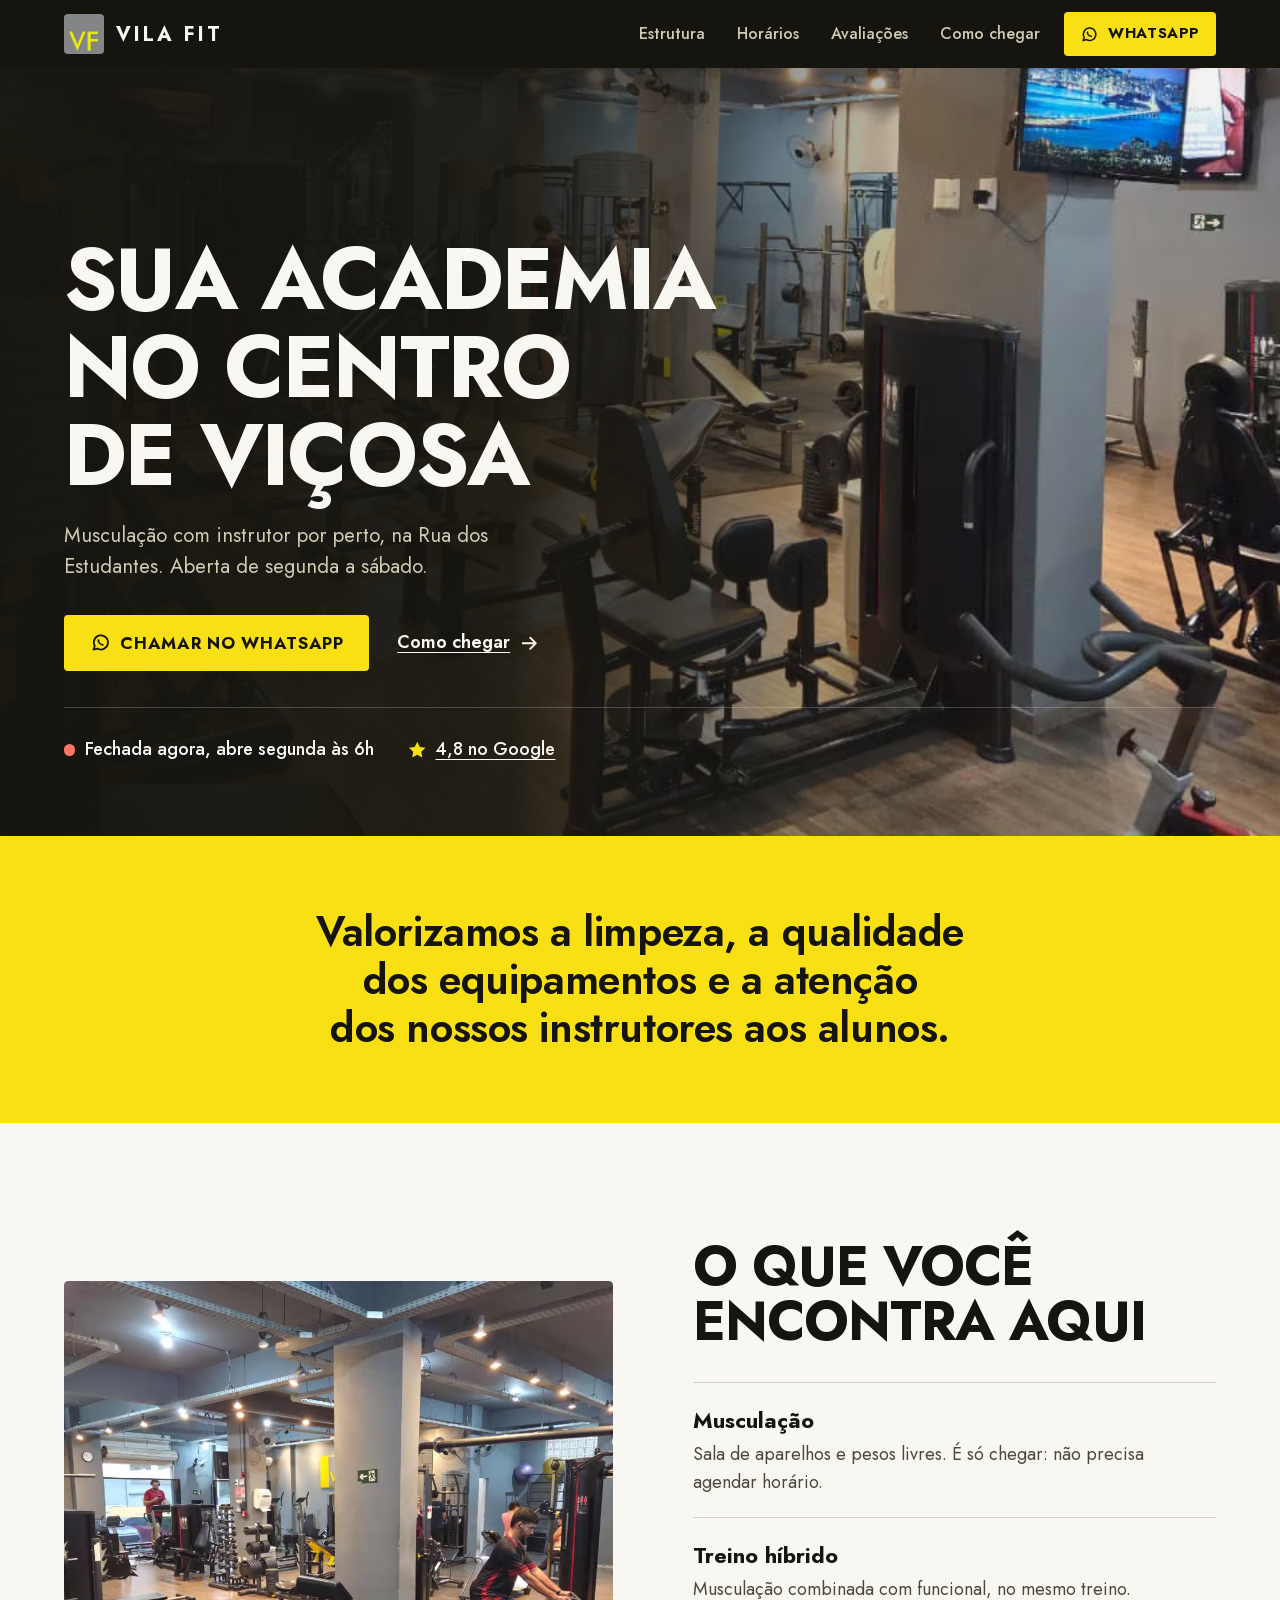
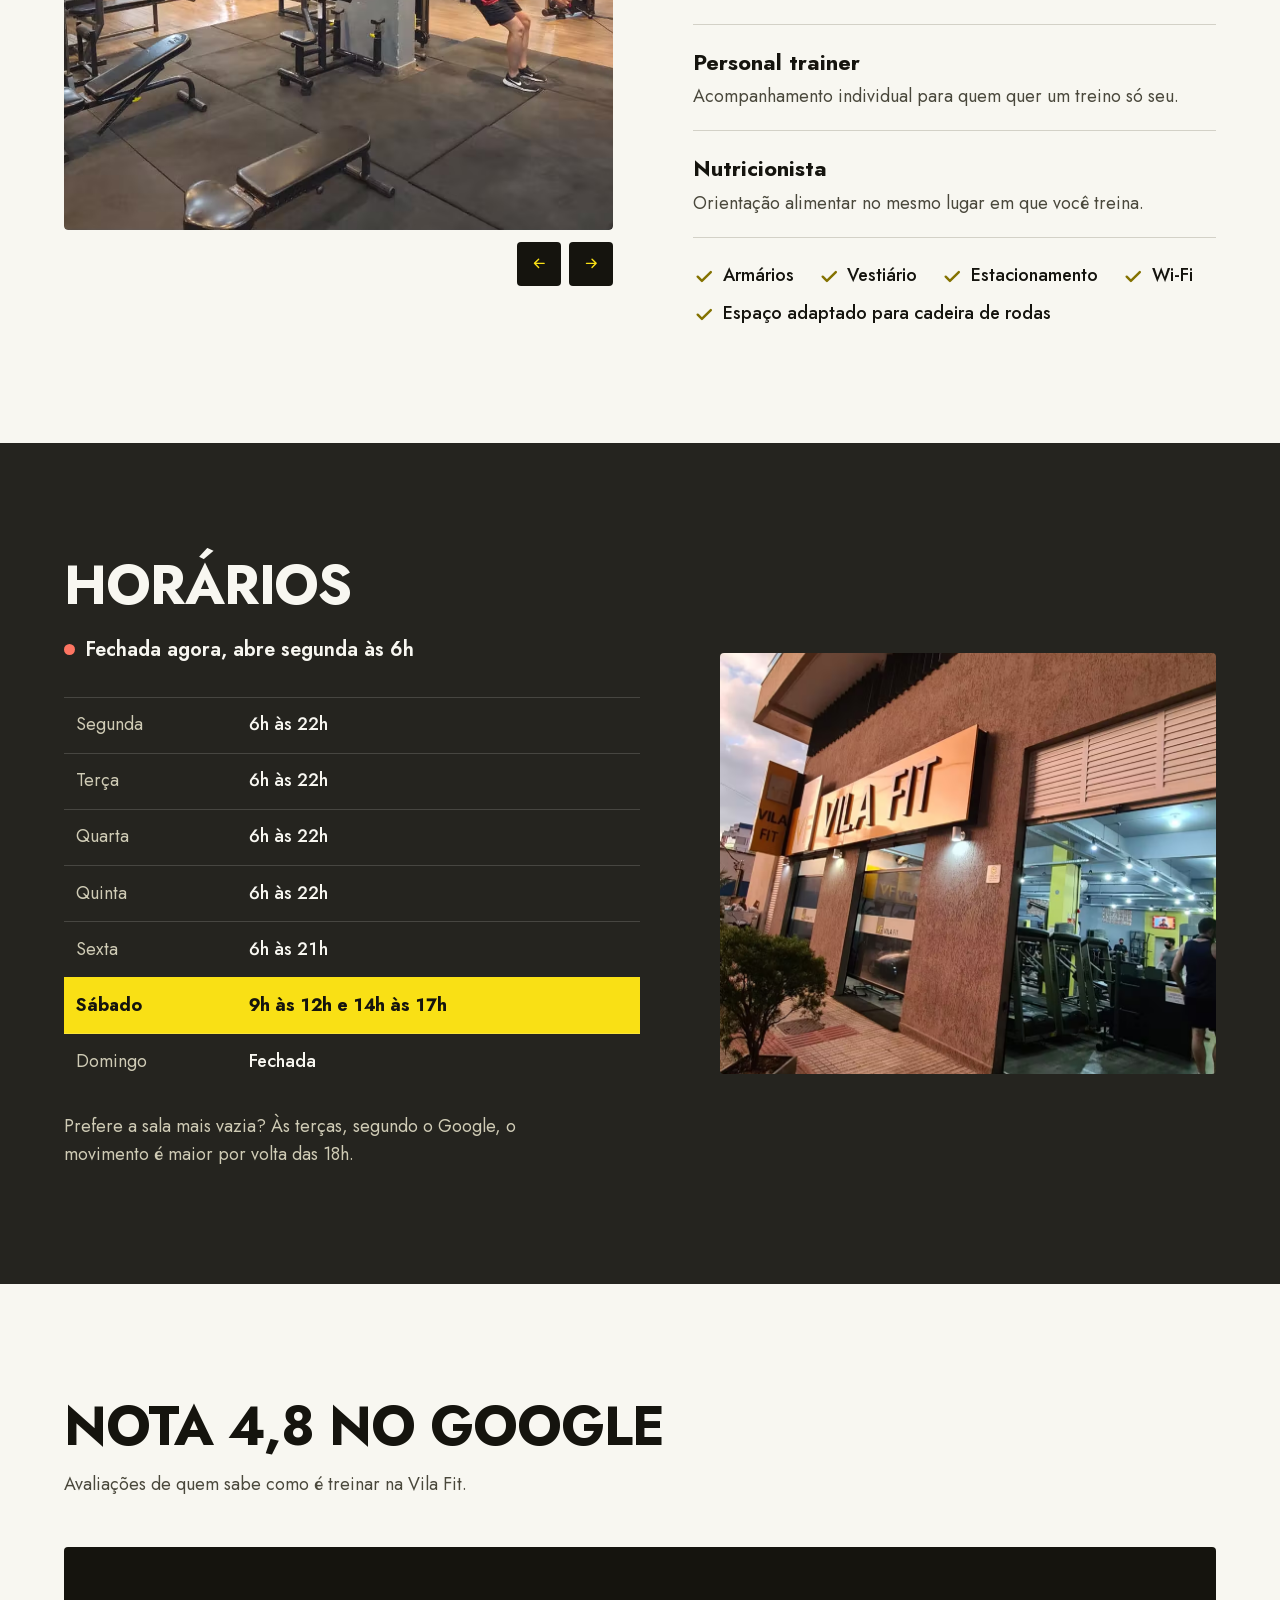
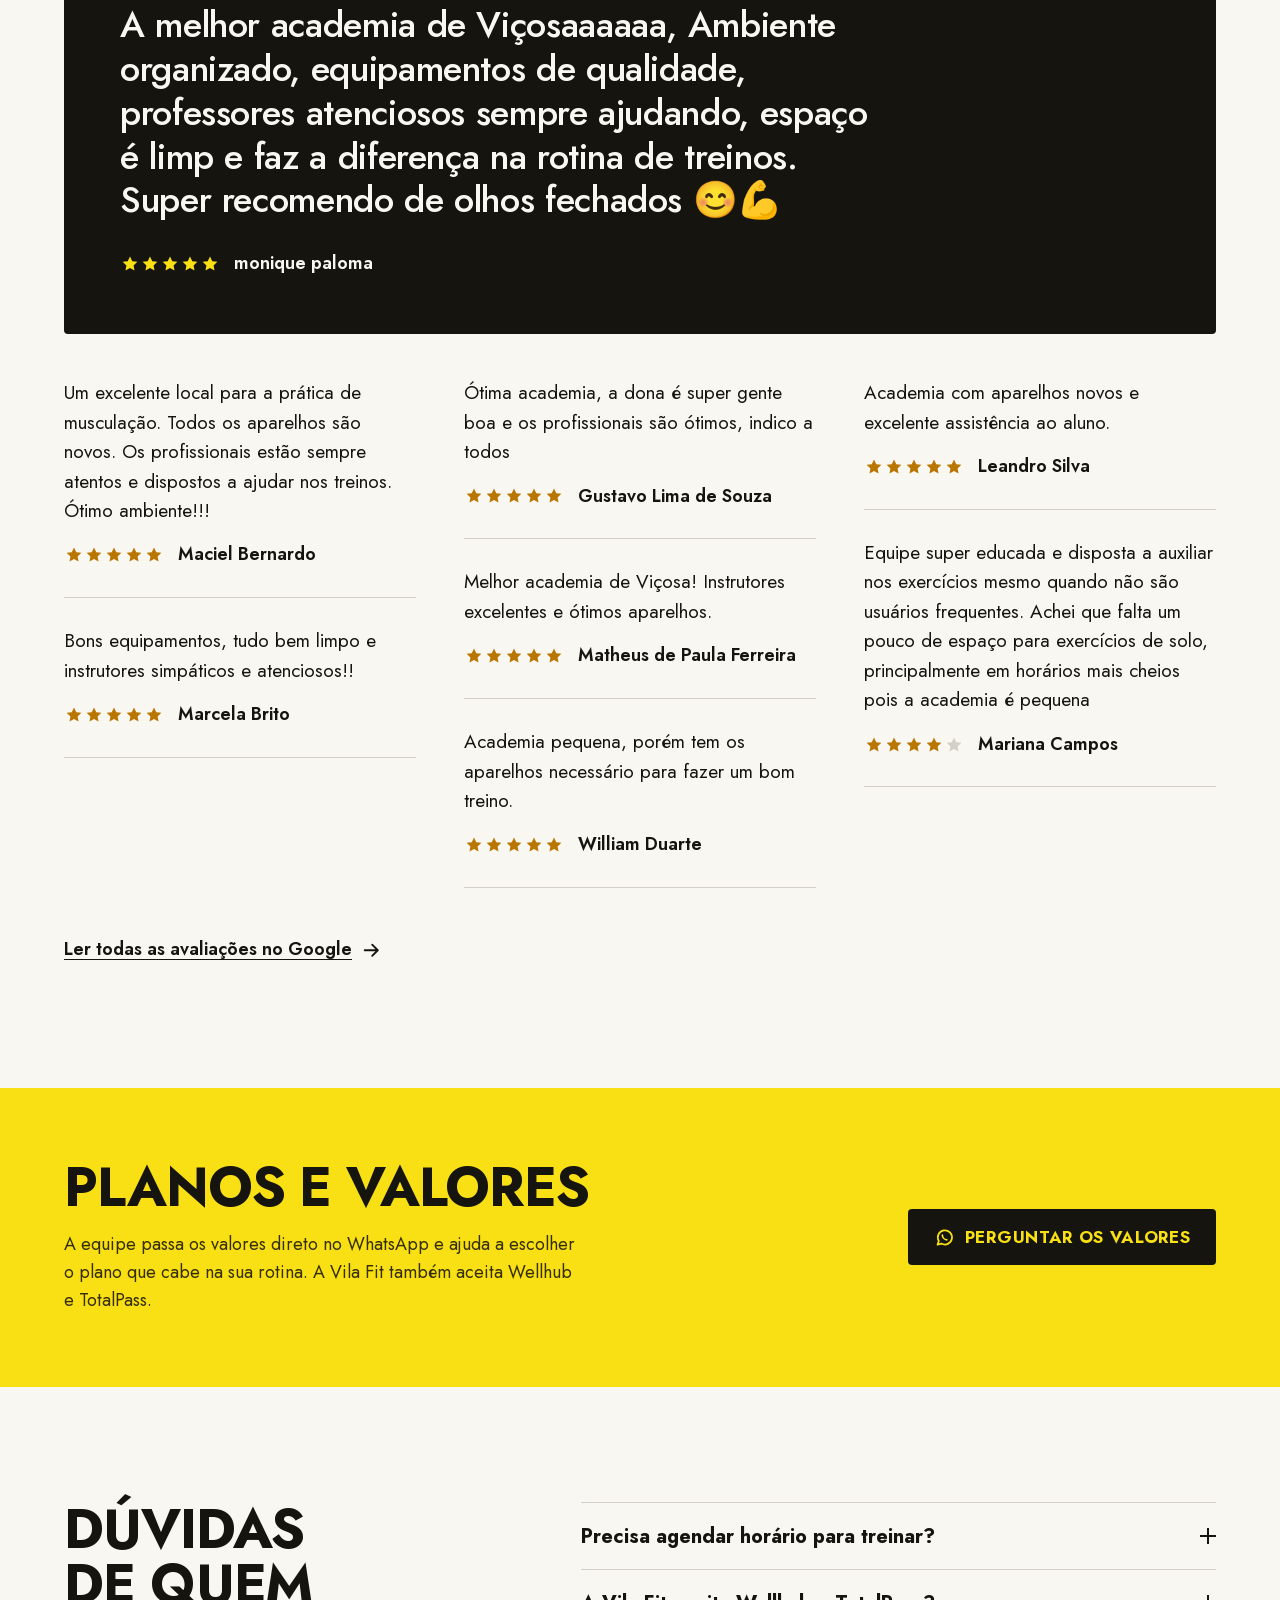
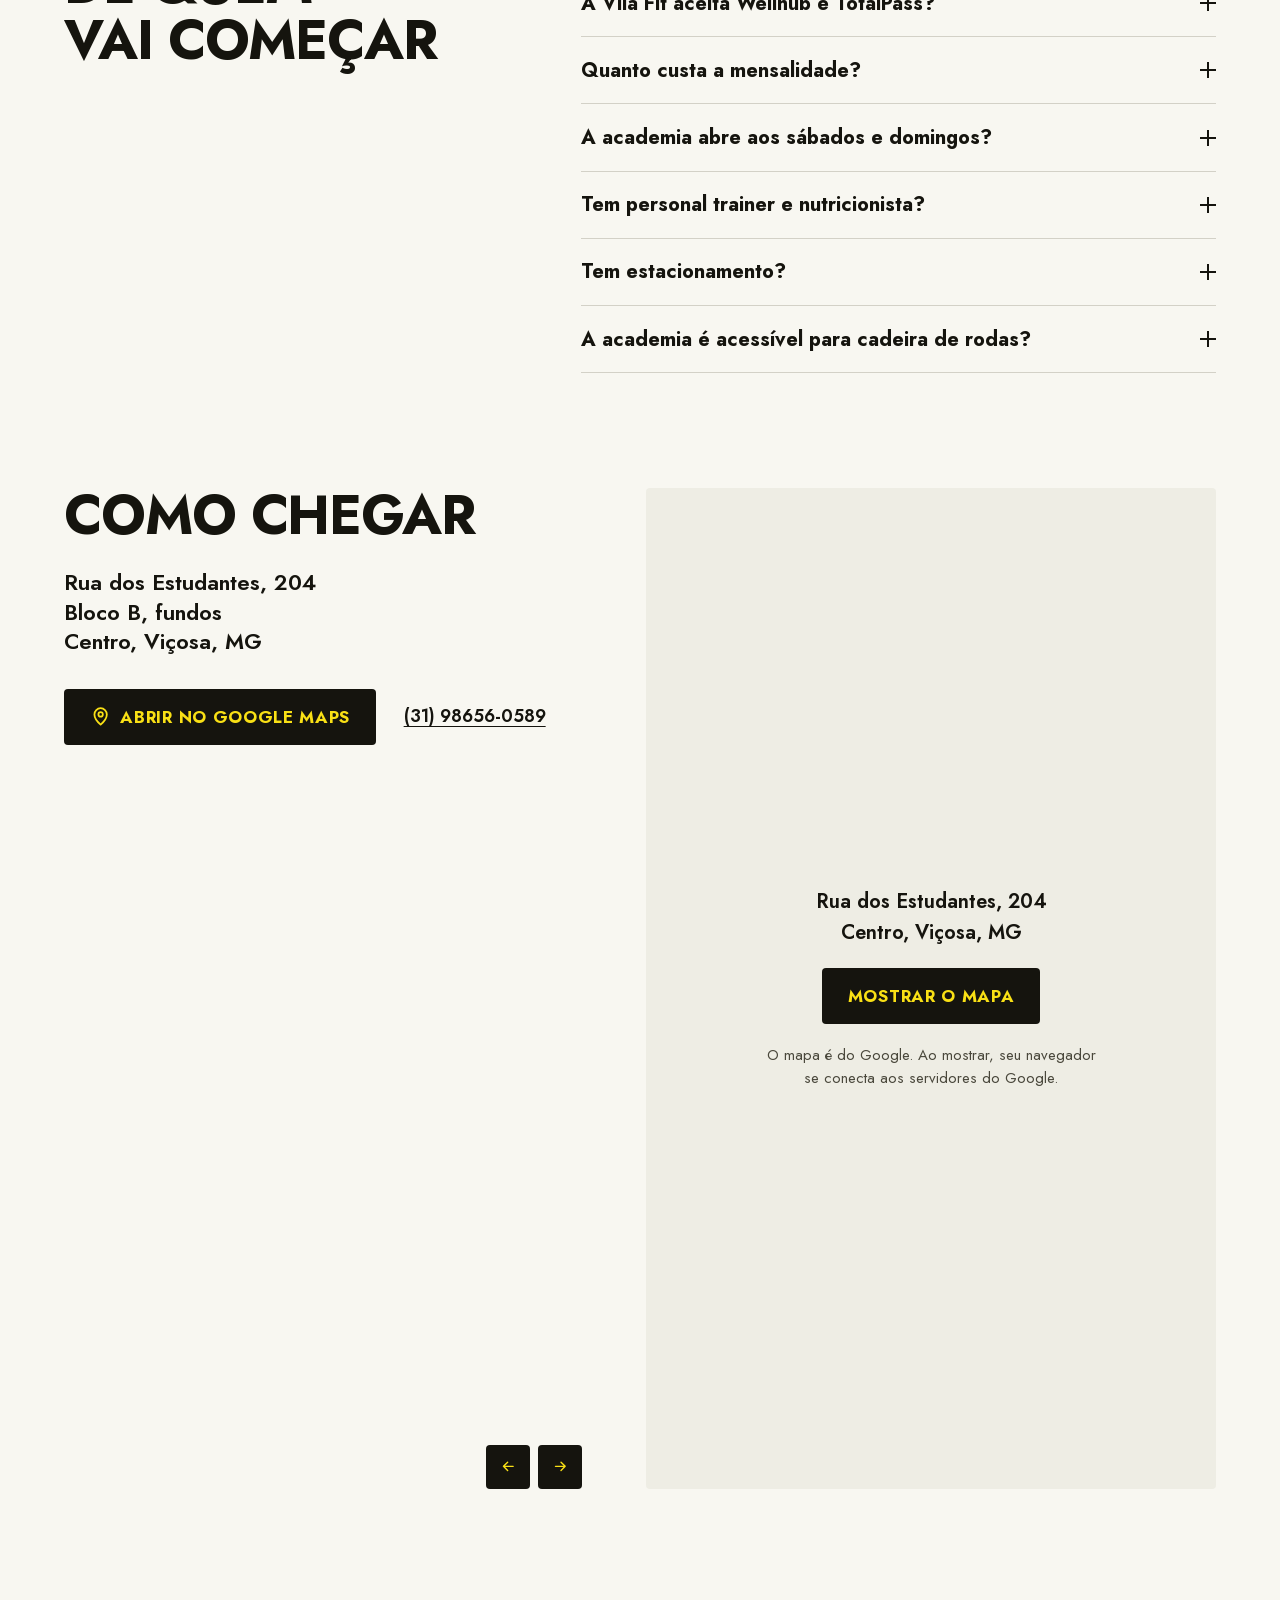
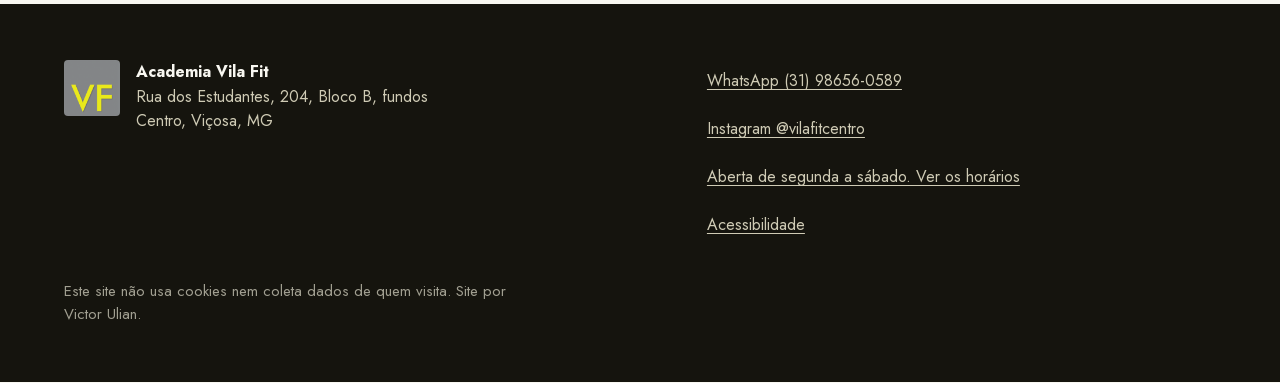
==== commit ae2836c8: "Capa no computador usa a mesma foto do celular Co-Authored-By: Claude Opus 5.5 <noreply@anthropic.co" ====
--- a/index.html
+++ b/index.html
@@ -51,7 +51,7 @@
         <source media="(min-width: 760px)" srcset="assets/img/hero-desktop.avif" type="image/avif">
         <source media="(min-width: 760px)" srcset="assets/img/hero-desktop.jpg">
         <source srcset="assets/img/hero-mobile.avif" type="image/avif">
-        <img src="assets/img/hero-mobile.jpg" alt="Salão da Vila Fit: aparelhos de musculação, bicicletas e a parede amarela ao fundo" width="640" height="1280" fetchpriority="high">
+        <img src="assets/img/hero-mobile.jpg" alt="Salão da Vila Fit: aparelhos de musculação, bancos e pesos livres" width="640" height="1280" fetchpriority="high">
       </picture>
       <div class="capa-texto">
         <h1>Sua academia no Centro de Viçosa</h1>
--- a/styles.css
+++ b/styles.css
@@ -609,7 +609,8 @@
   .capa-foto::after {
     background: linear-gradient(to right, oklch(0.19 0.012 100 / 0.94) 0%, oklch(0.19 0.012 100 / 0.8) 36%, oklch(0.19 0.012 100 / 0.1) 76%);
   }
-  .capa-foto img { inset: 0 0 0 auto; width: 138%; max-width: none; object-position: 100% 42%; transform-origin: 80% 50%; }
+  /* No computador, a mesma foto do celular, enquadrada nos aparelhos. */
+  .capa-foto img { object-position: 50% 72%; transform-origin: 70% 50%; }
   .capa-foto::after {
     background: linear-gradient(to right, oklch(0.19 0.012 100 / 0.97) 0%, oklch(0.19 0.012 100 / 0.93) 40%, oklch(0.19 0.012 100 / 0.5) 58%, oklch(0.19 0.012 100 / 0.05) 82%);
   }
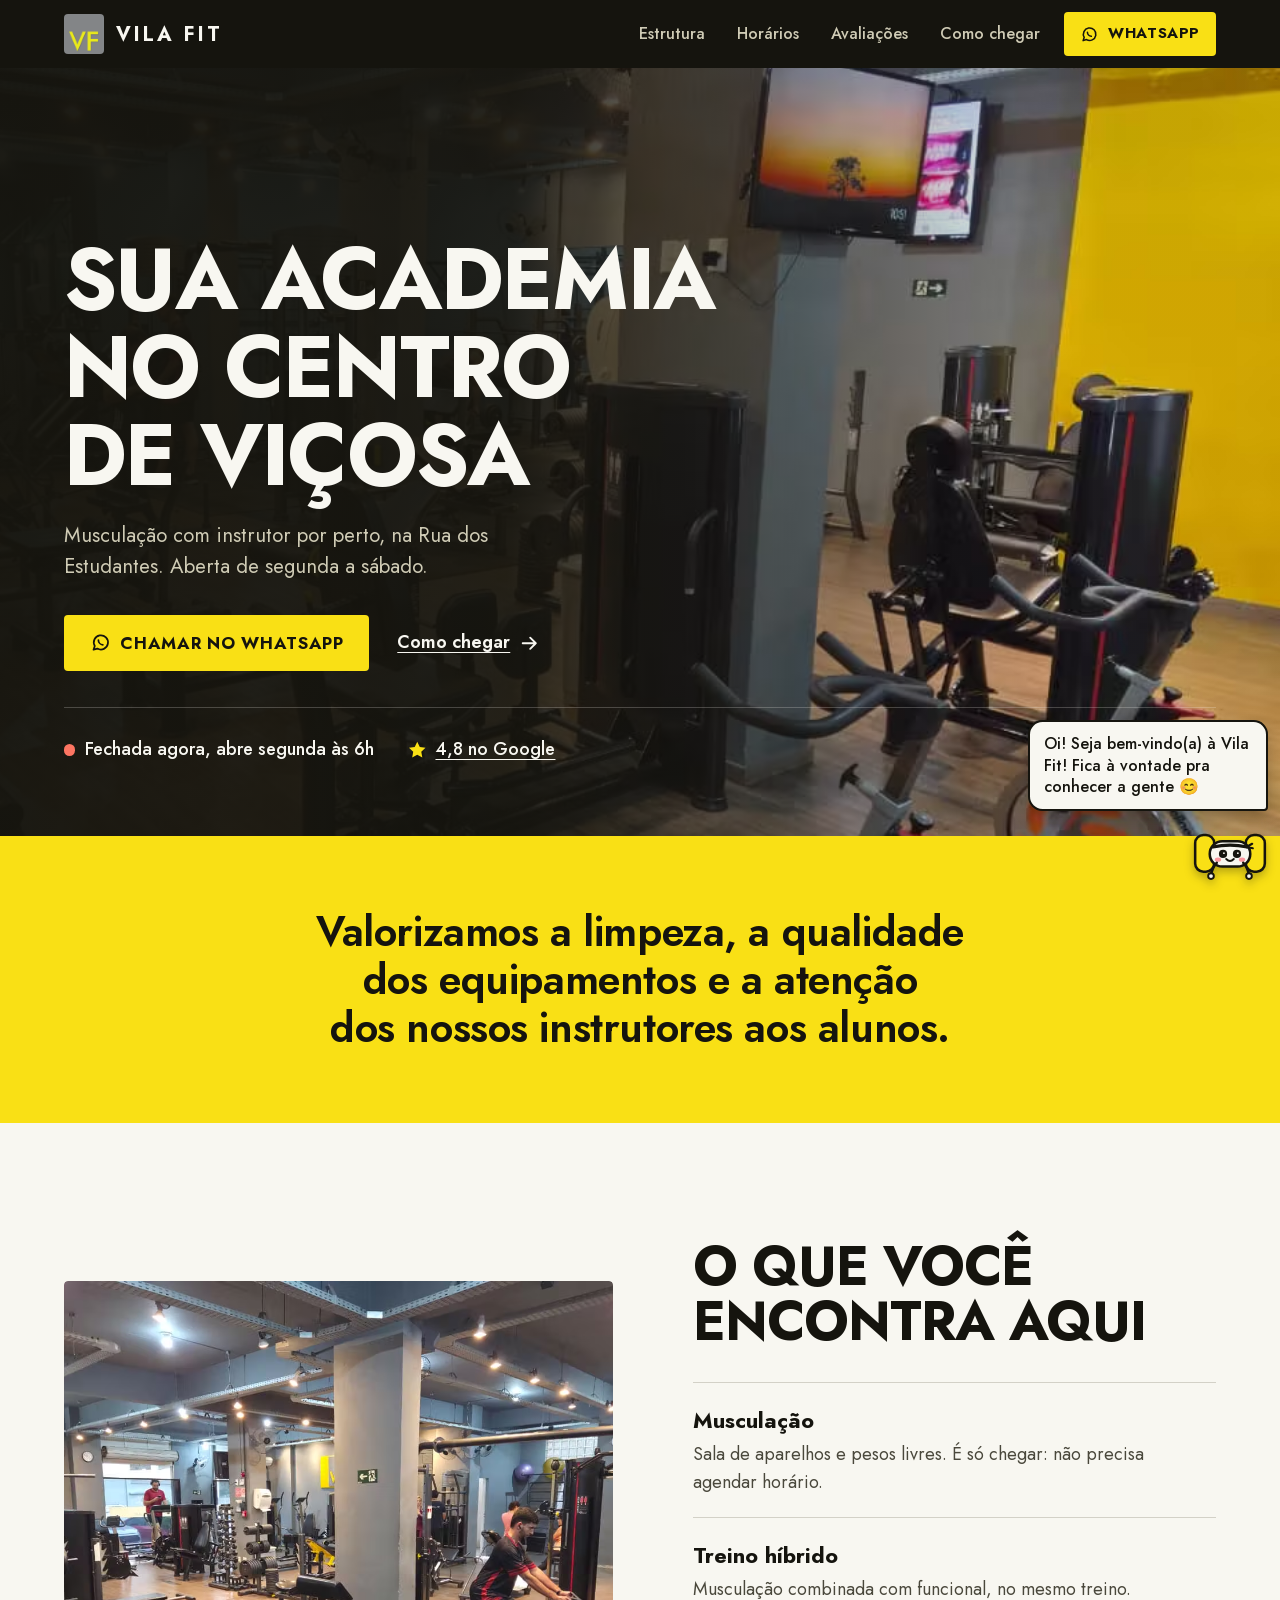
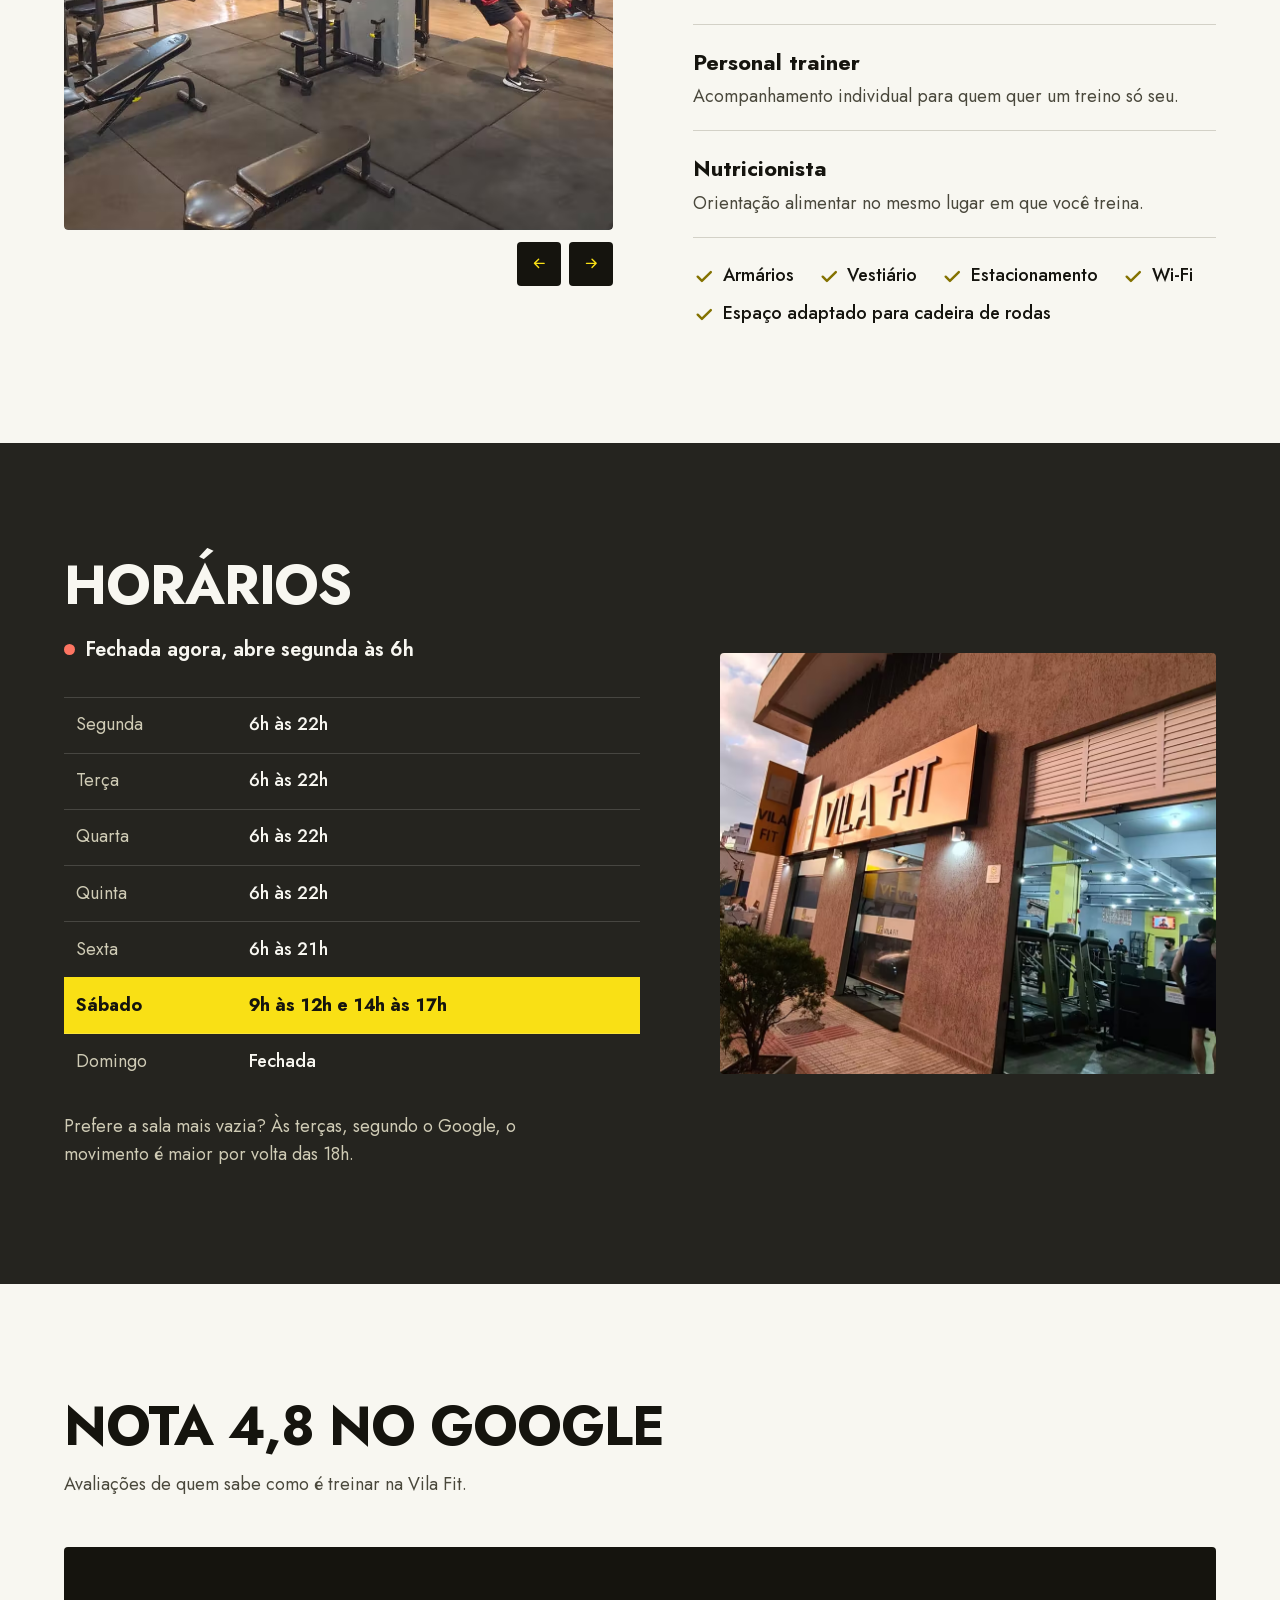
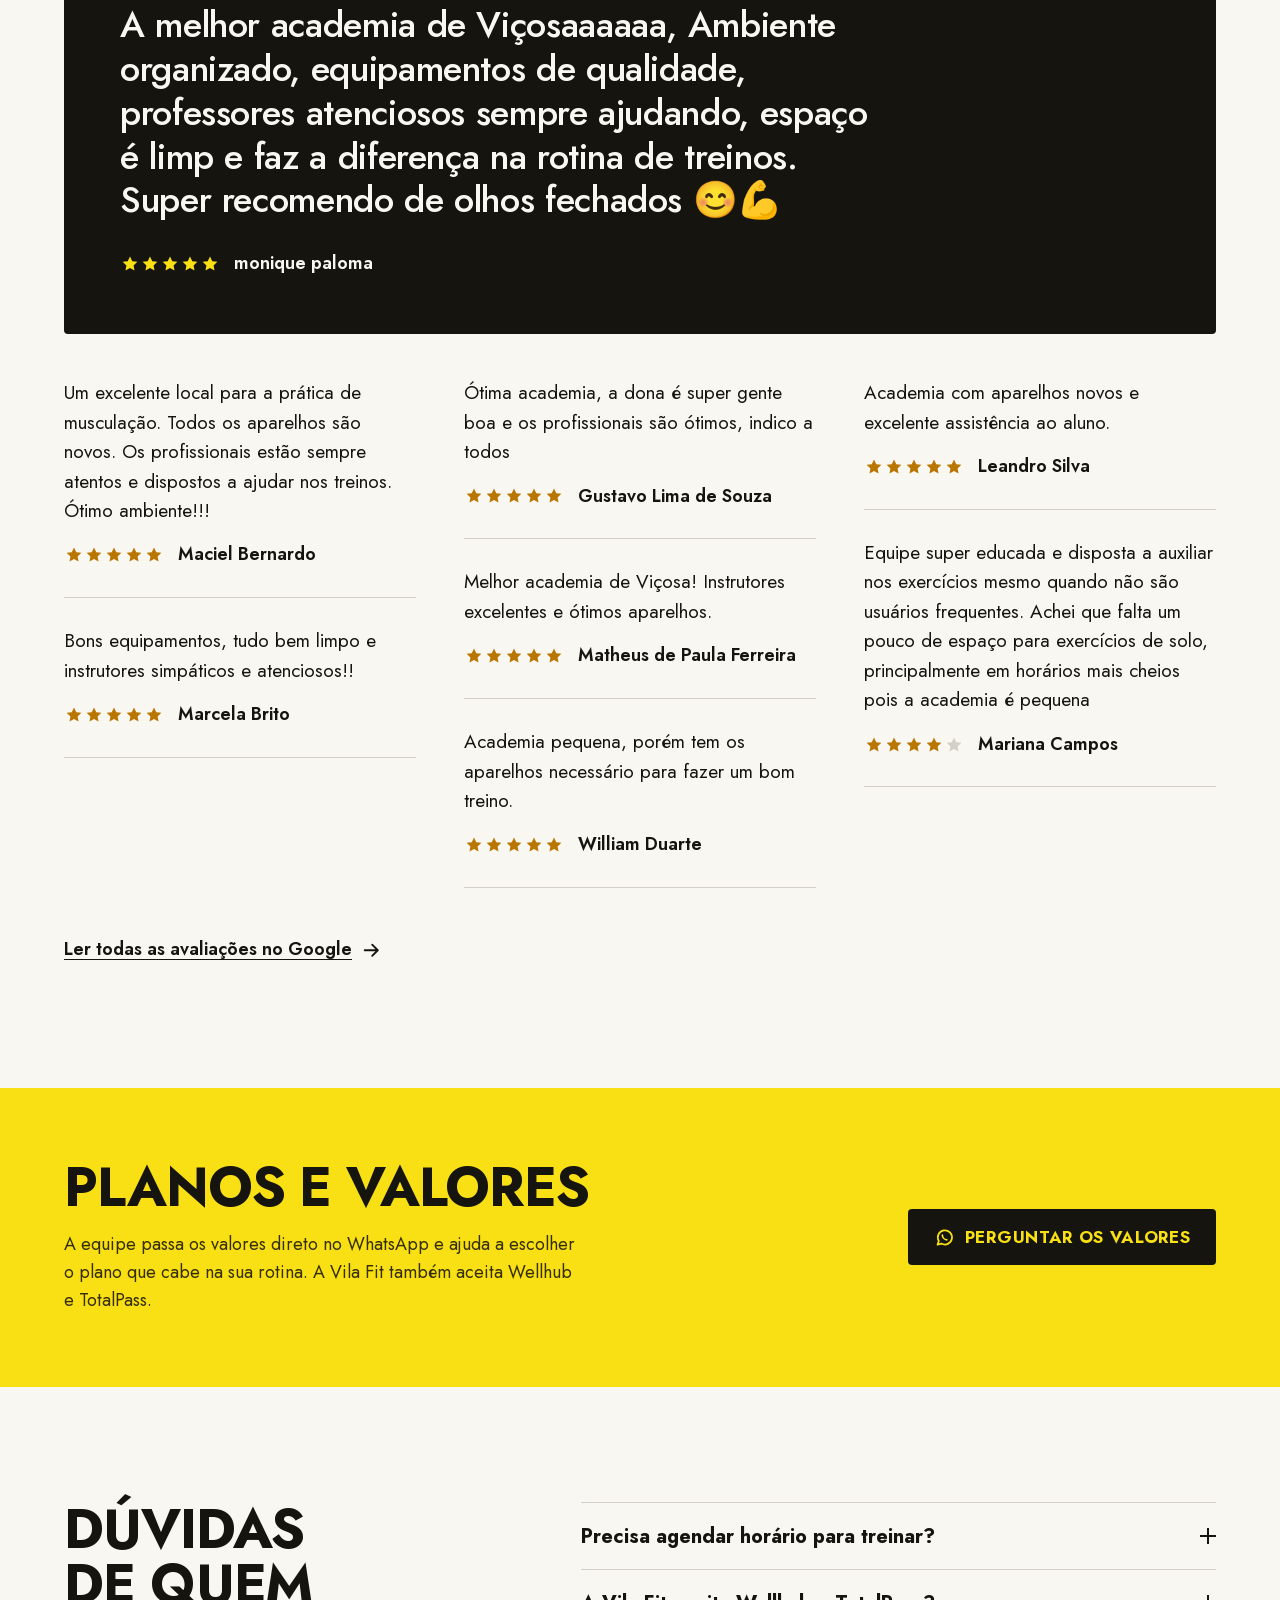
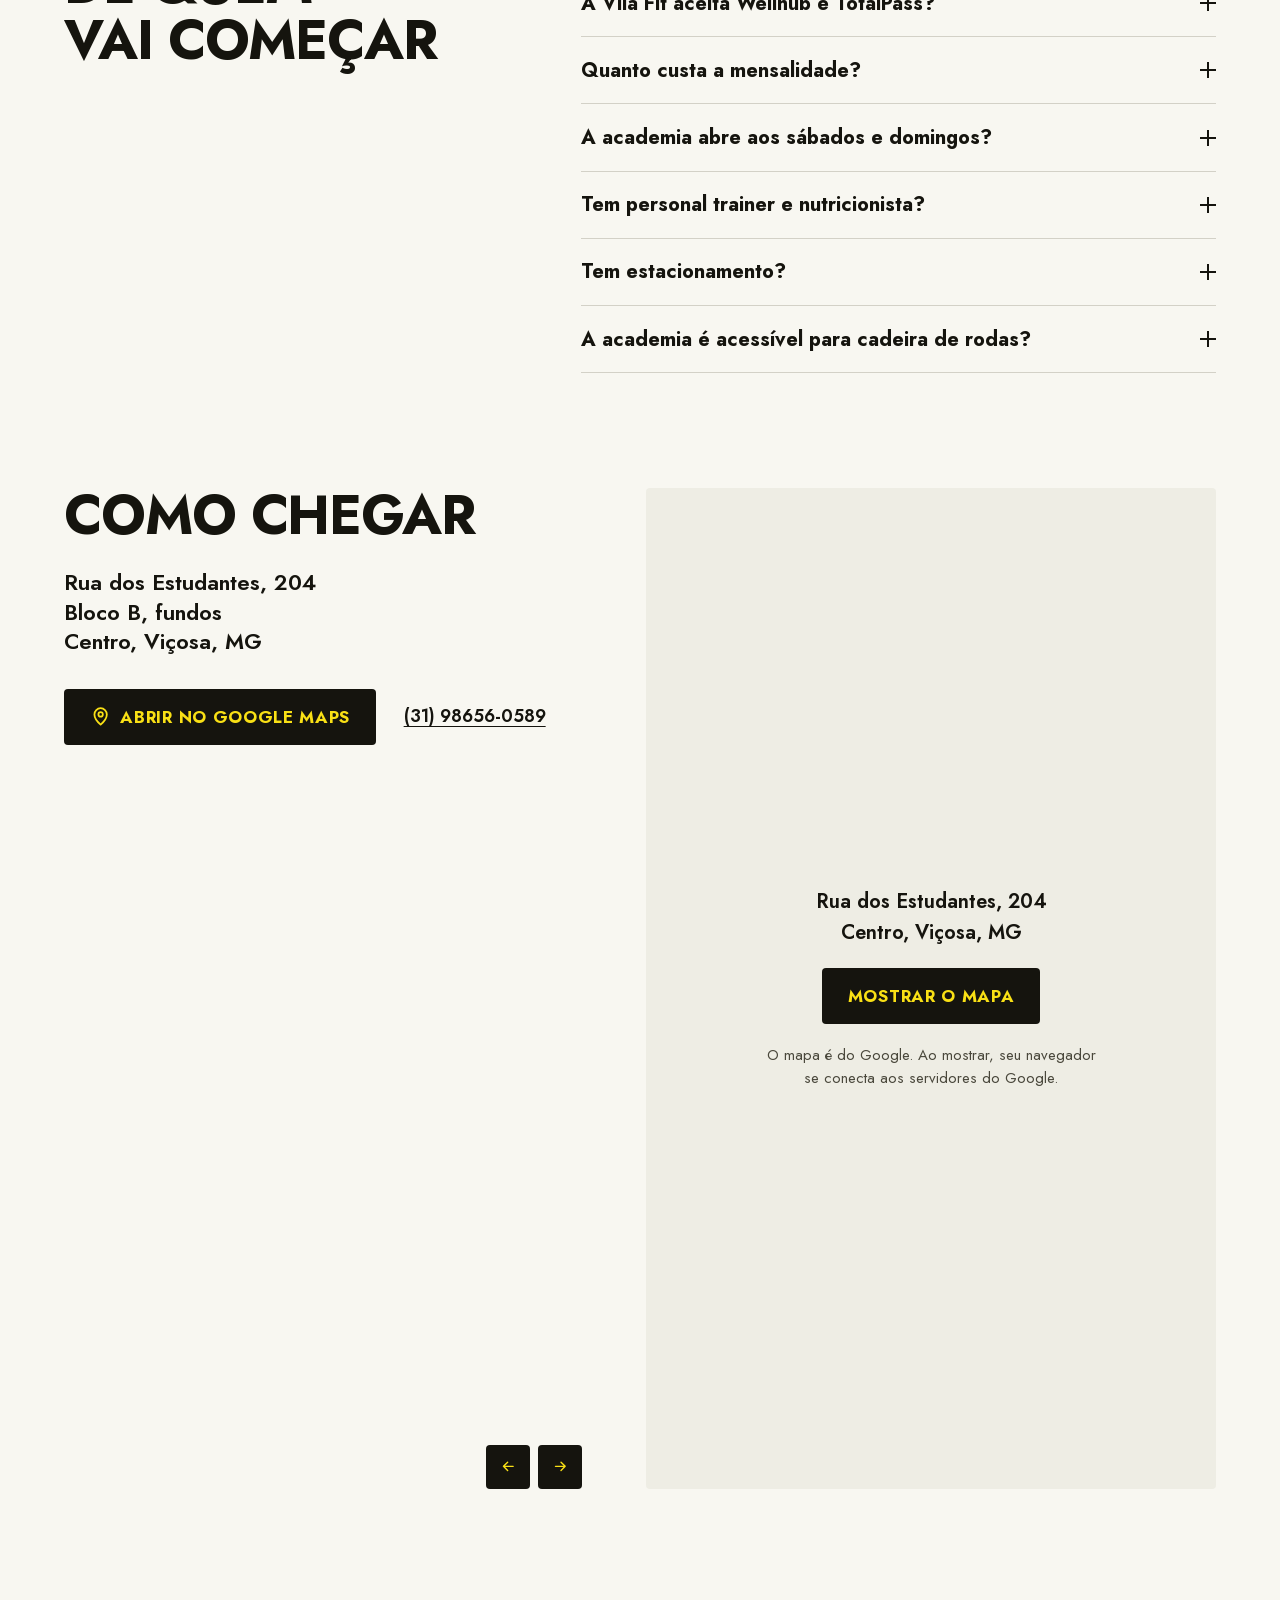
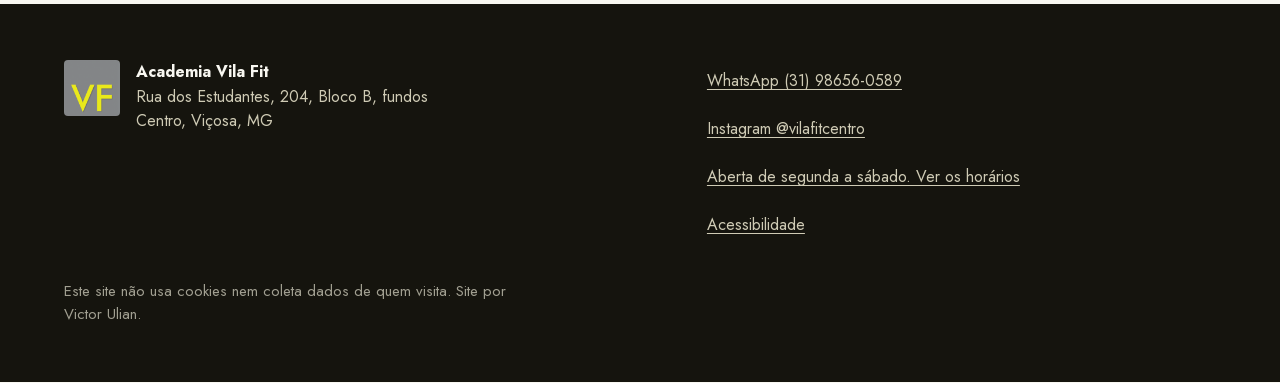
==== commit 3b8bae58: "Revert "Capa no computador usa a mesma foto do celular" This reverts commit ae2836c8d62437f59b685c33" ====
--- a/index.html
+++ b/index.html
@@ -51,7 +51,7 @@
         <source media="(min-width: 760px)" srcset="assets/img/hero-desktop.avif" type="image/avif">
         <source media="(min-width: 760px)" srcset="assets/img/hero-desktop.jpg">
         <source srcset="assets/img/hero-mobile.avif" type="image/avif">
-        <img src="assets/img/hero-mobile.jpg" alt="Salão da Vila Fit: aparelhos de musculação, bancos e pesos livres" width="640" height="1280" fetchpriority="high">
+        <img src="assets/img/hero-mobile.jpg" alt="Salão da Vila Fit: aparelhos de musculação, bicicletas e a parede amarela ao fundo" width="640" height="1280" fetchpriority="high">
       </picture>
       <div class="capa-texto">
         <h1>Sua academia no Centro de Viçosa</h1>
--- a/styles.css
+++ b/styles.css
@@ -609,8 +609,7 @@
   .capa-foto::after {
     background: linear-gradient(to right, oklch(0.19 0.012 100 / 0.94) 0%, oklch(0.19 0.012 100 / 0.8) 36%, oklch(0.19 0.012 100 / 0.1) 76%);
   }
-  /* No computador, a mesma foto do celular, enquadrada nos aparelhos. */
-  .capa-foto img { object-position: 50% 72%; transform-origin: 70% 50%; }
+  .capa-foto img { inset: 0 0 0 auto; width: 138%; max-width: none; object-position: 100% 42%; transform-origin: 80% 50%; }
   .capa-foto::after {
     background: linear-gradient(to right, oklch(0.19 0.012 100 / 0.97) 0%, oklch(0.19 0.012 100 / 0.93) 40%, oklch(0.19 0.012 100 / 0.5) 58%, oklch(0.19 0.012 100 / 0.05) 82%);
   }
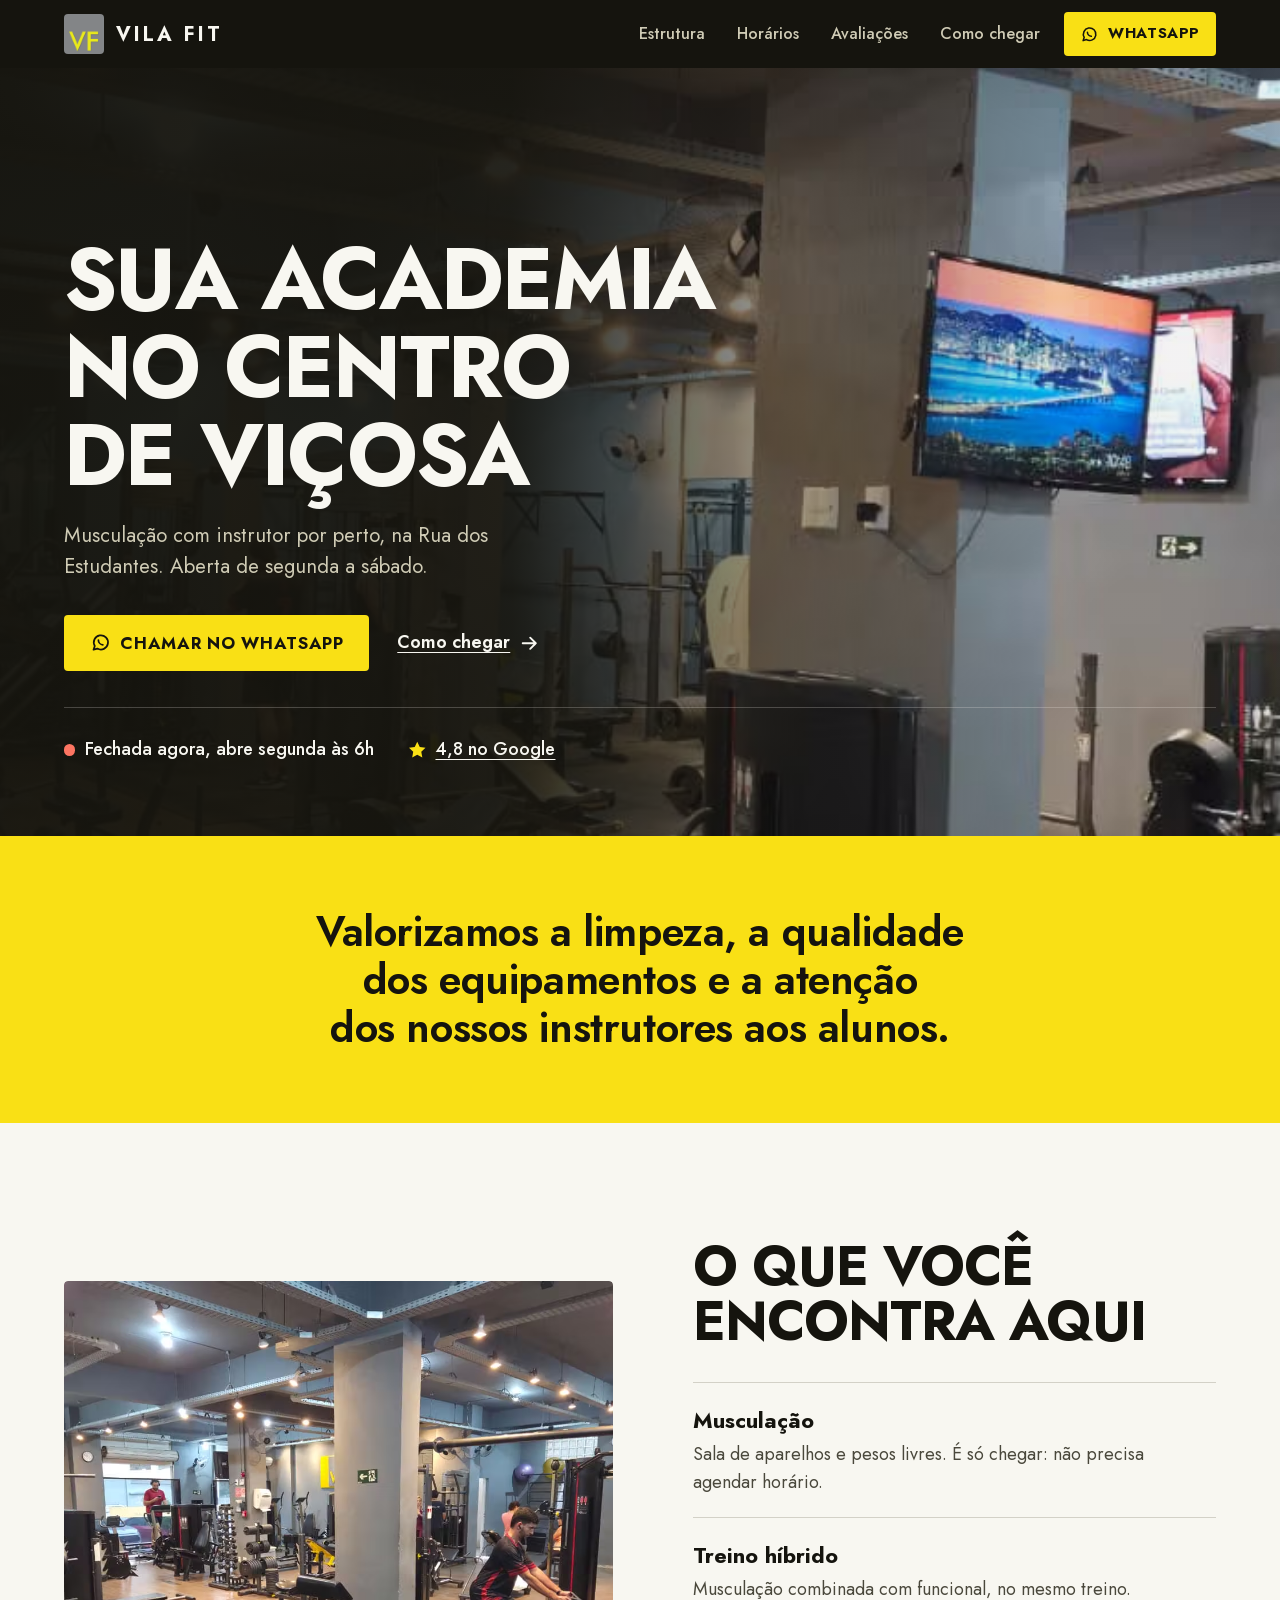
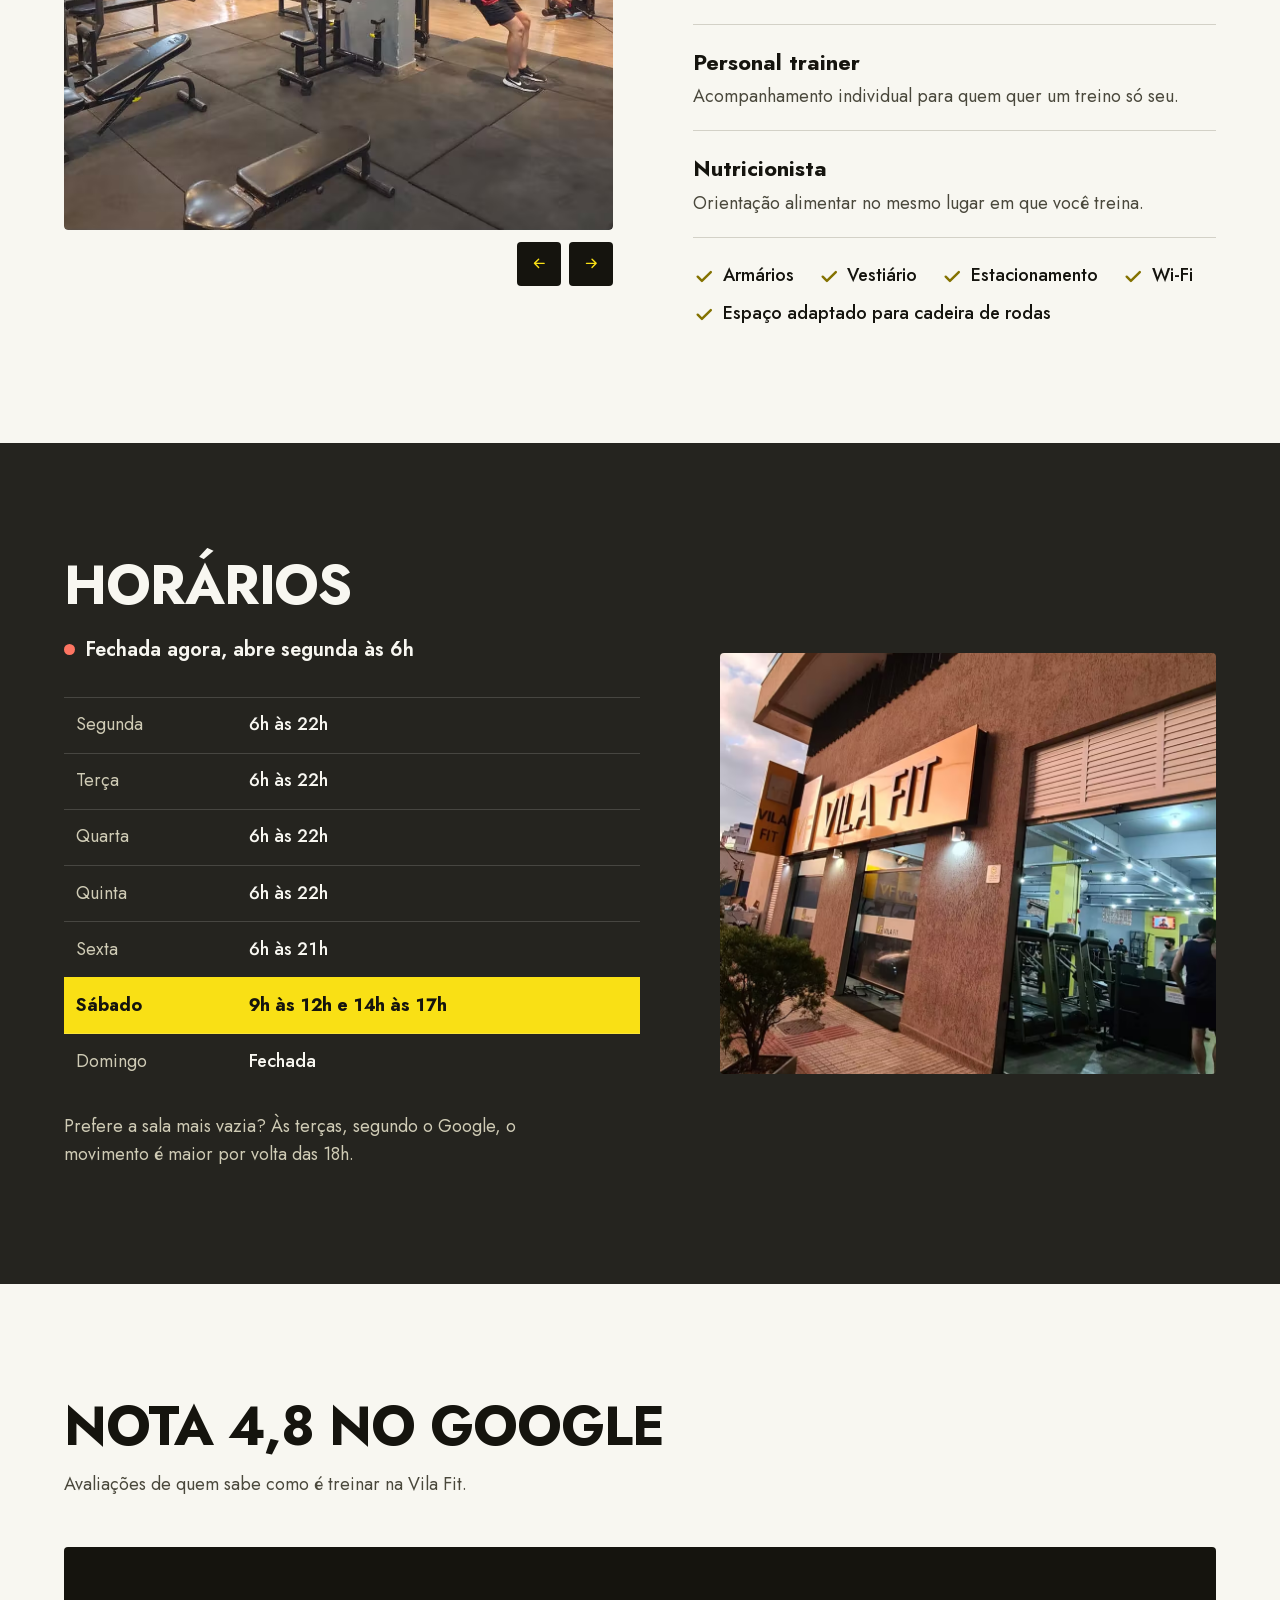
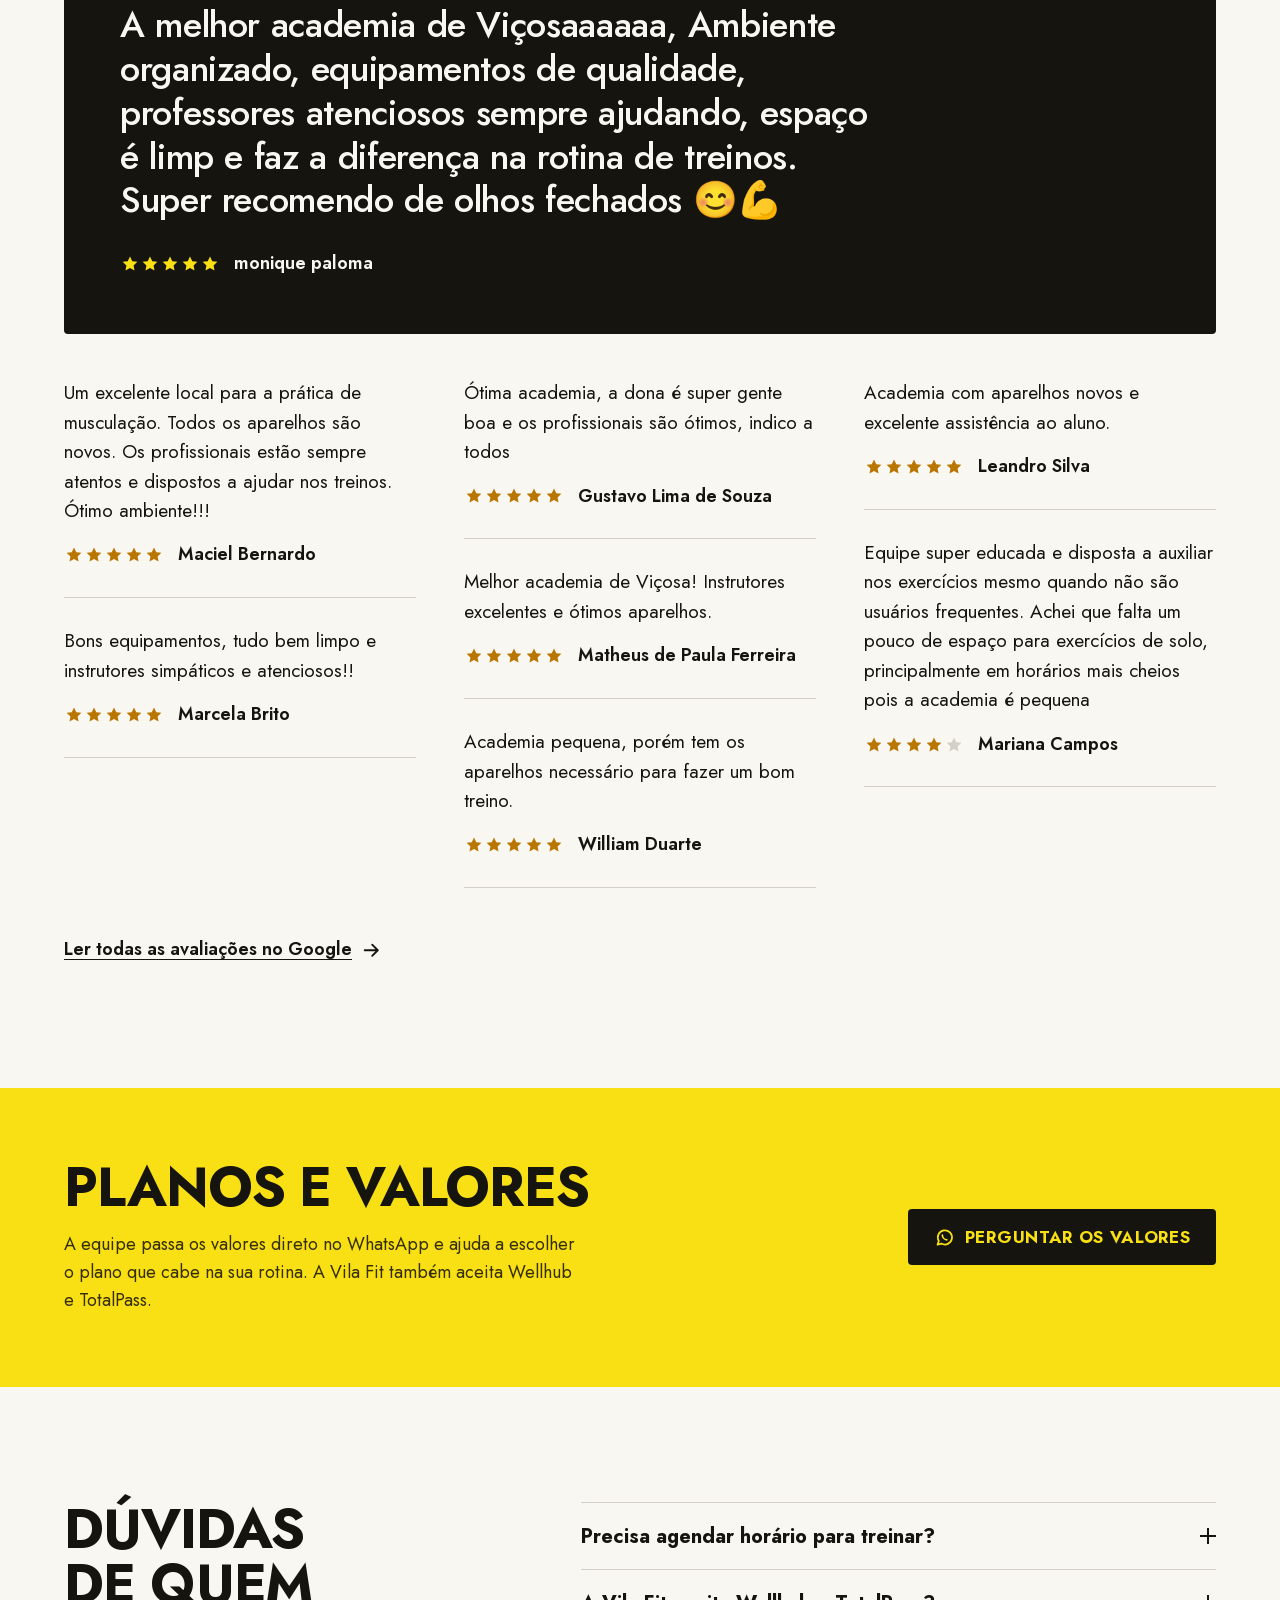
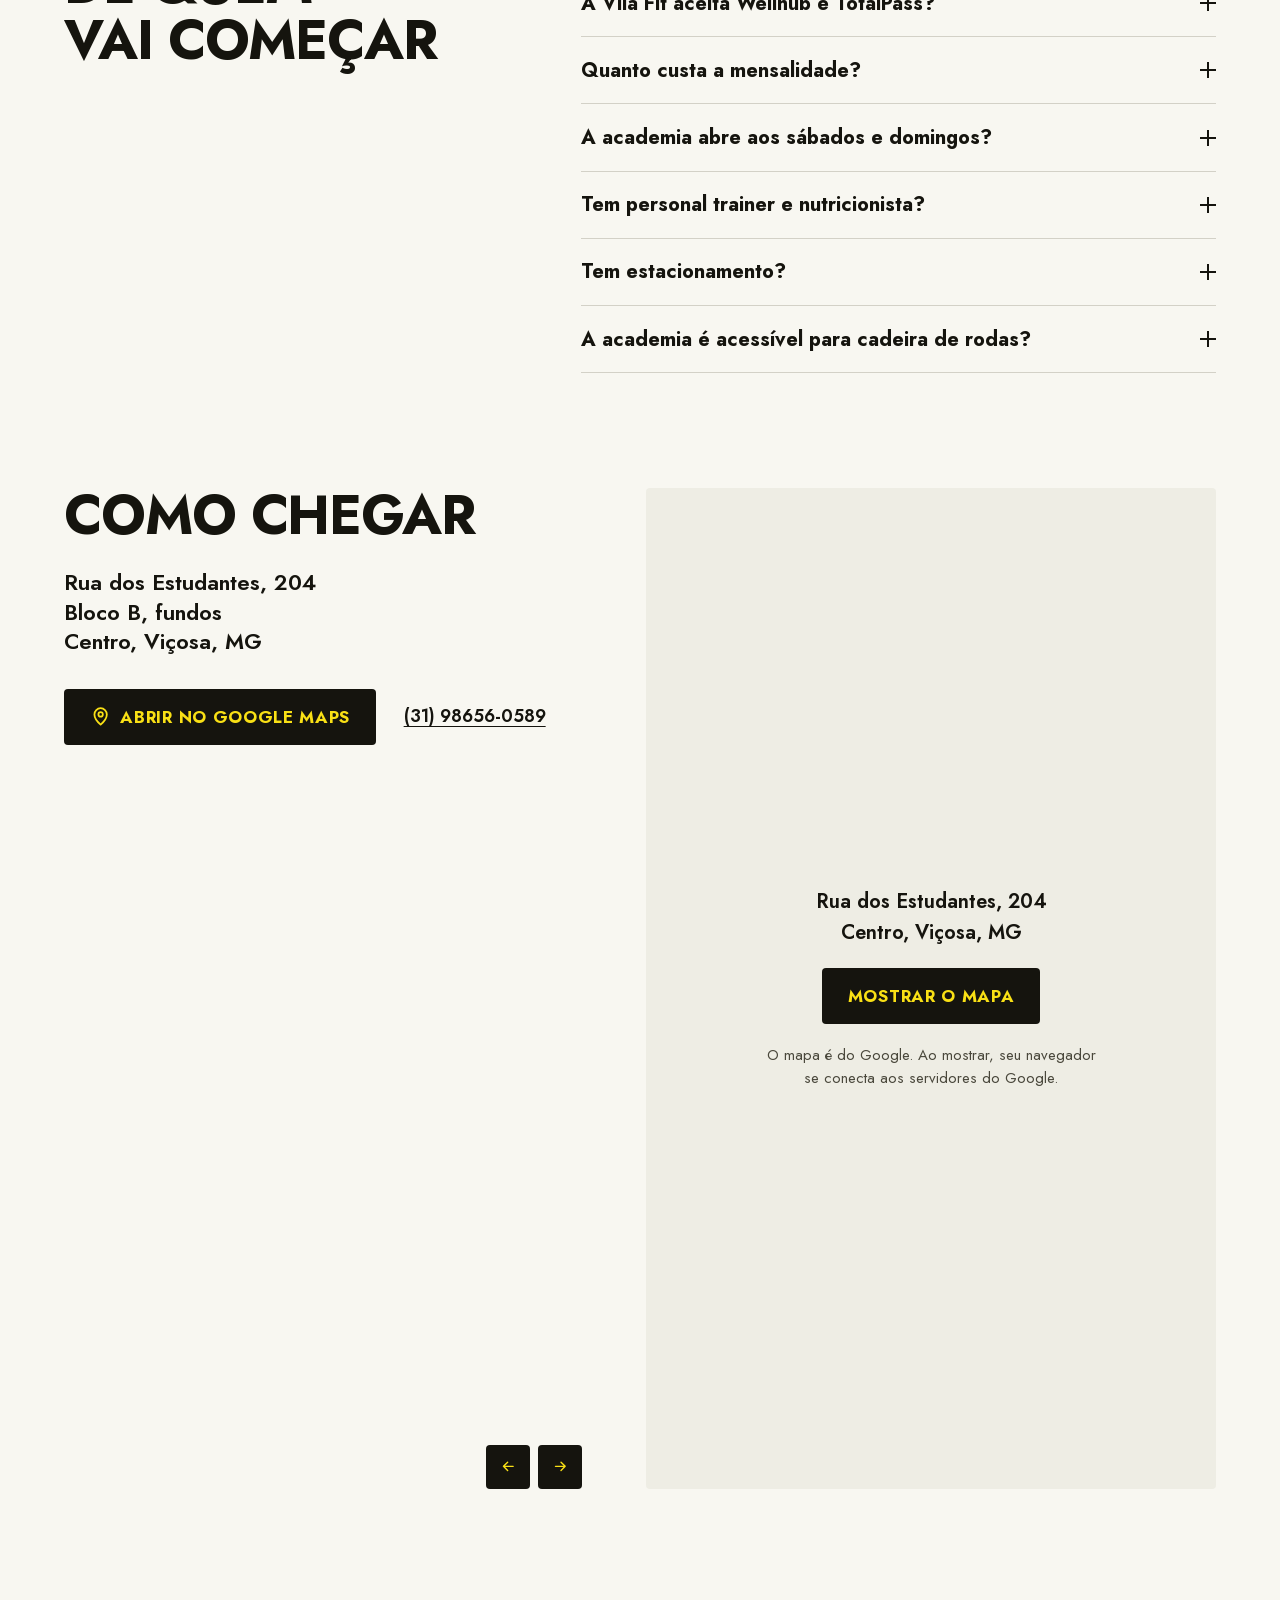
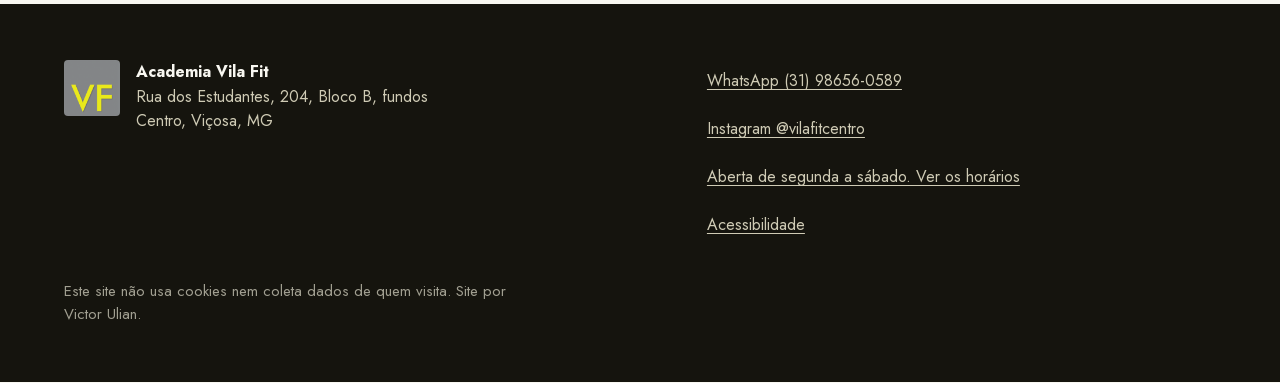
==== commit 37fe9638: "Revert "Novo nome para a foto da capa, para o navegador não mostrar a antiga guardada" This reverts " ====
--- a/index.html
+++ b/index.html
@@ -51,7 +51,7 @@
         <source media="(min-width: 760px)" srcset="assets/img/hero-desktop.avif" type="image/avif">
         <source media="(min-width: 760px)" srcset="assets/img/hero-desktop.jpg">
         <source srcset="assets/img/hero-mobile.avif" type="image/avif">
-        <img src="assets/img/hero-mobile.jpg" alt="Salão da Vila Fit: aparelhos de musculação, bicicletas e a parede amarela ao fundo" width="640" height="1280" fetchpriority="high">
+        <img src="assets/img/hero-mobile.jpg" alt="Salão da Vila Fit: aparelhos de musculação, bancos e pesos livres" width="640" height="1280" fetchpriority="high">
       </picture>
       <div class="capa-texto">
         <h1>Sua academia no Centro de Viçosa</h1>
